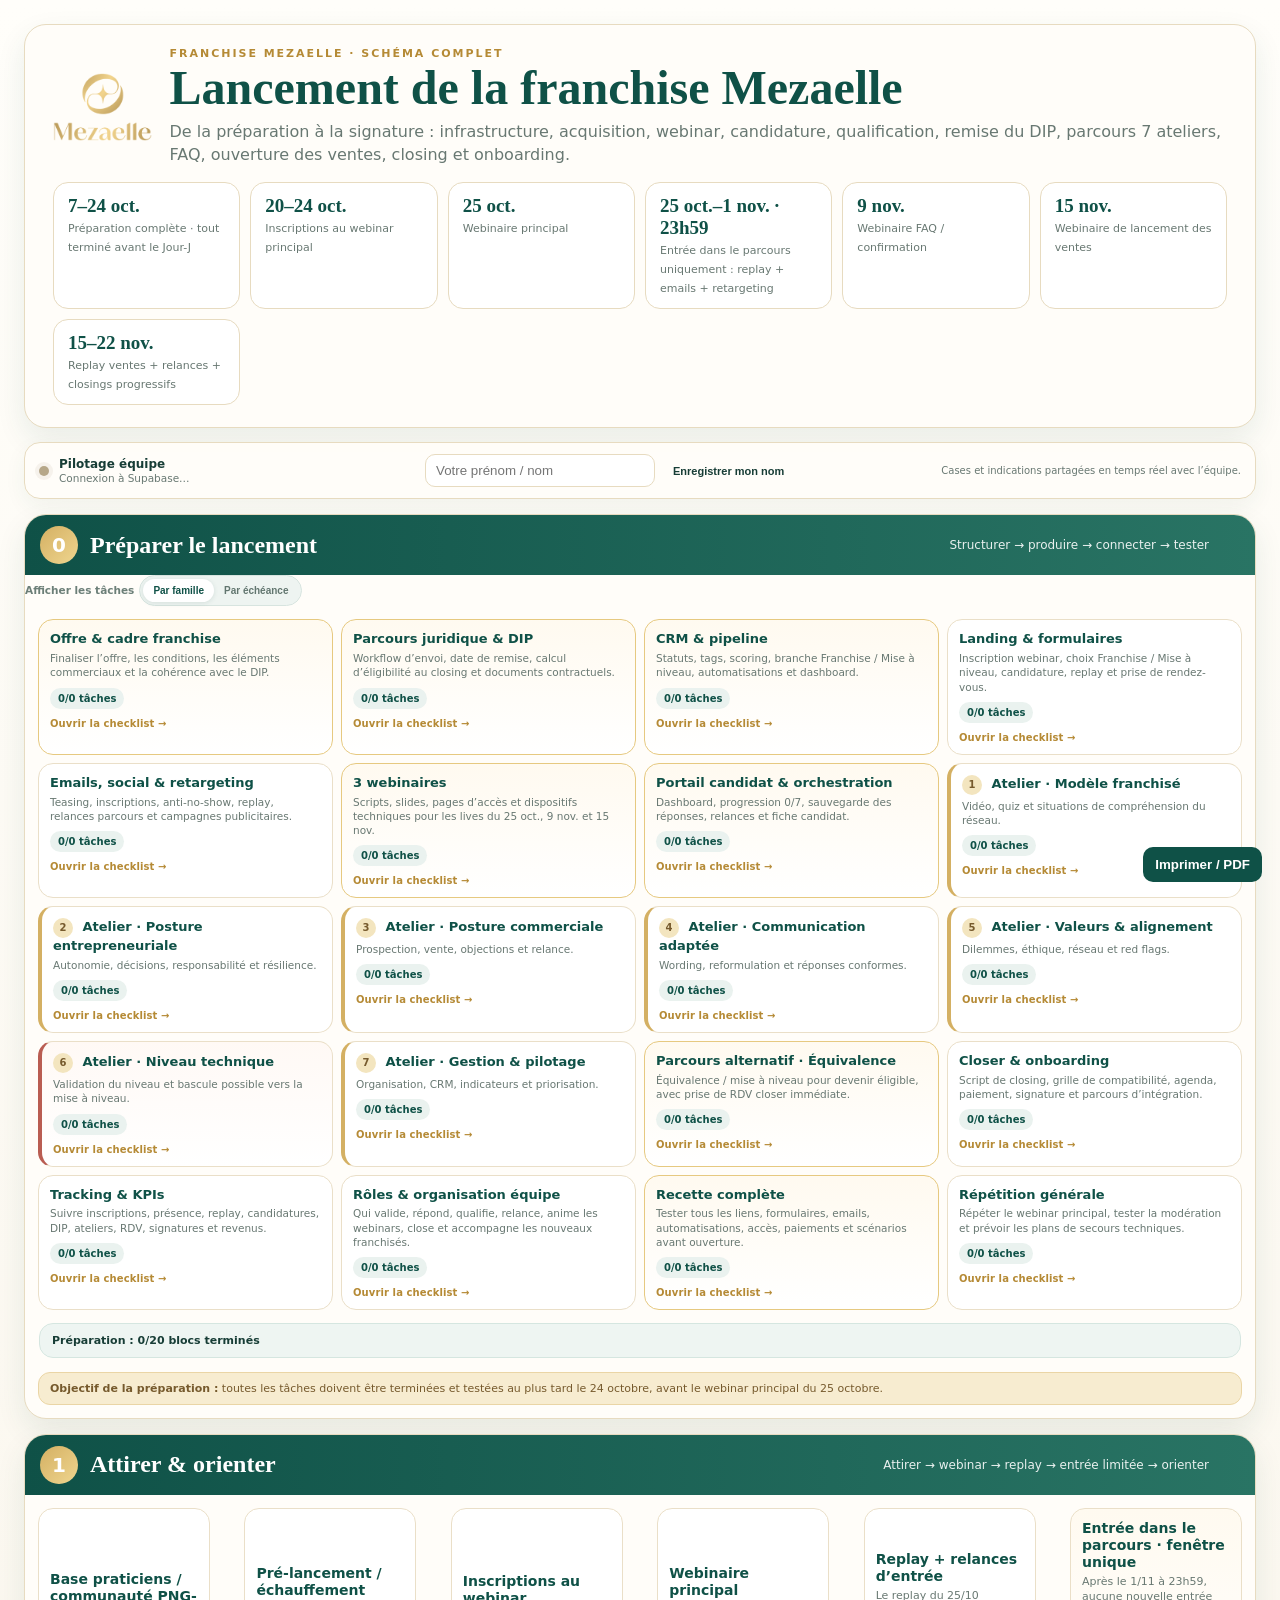
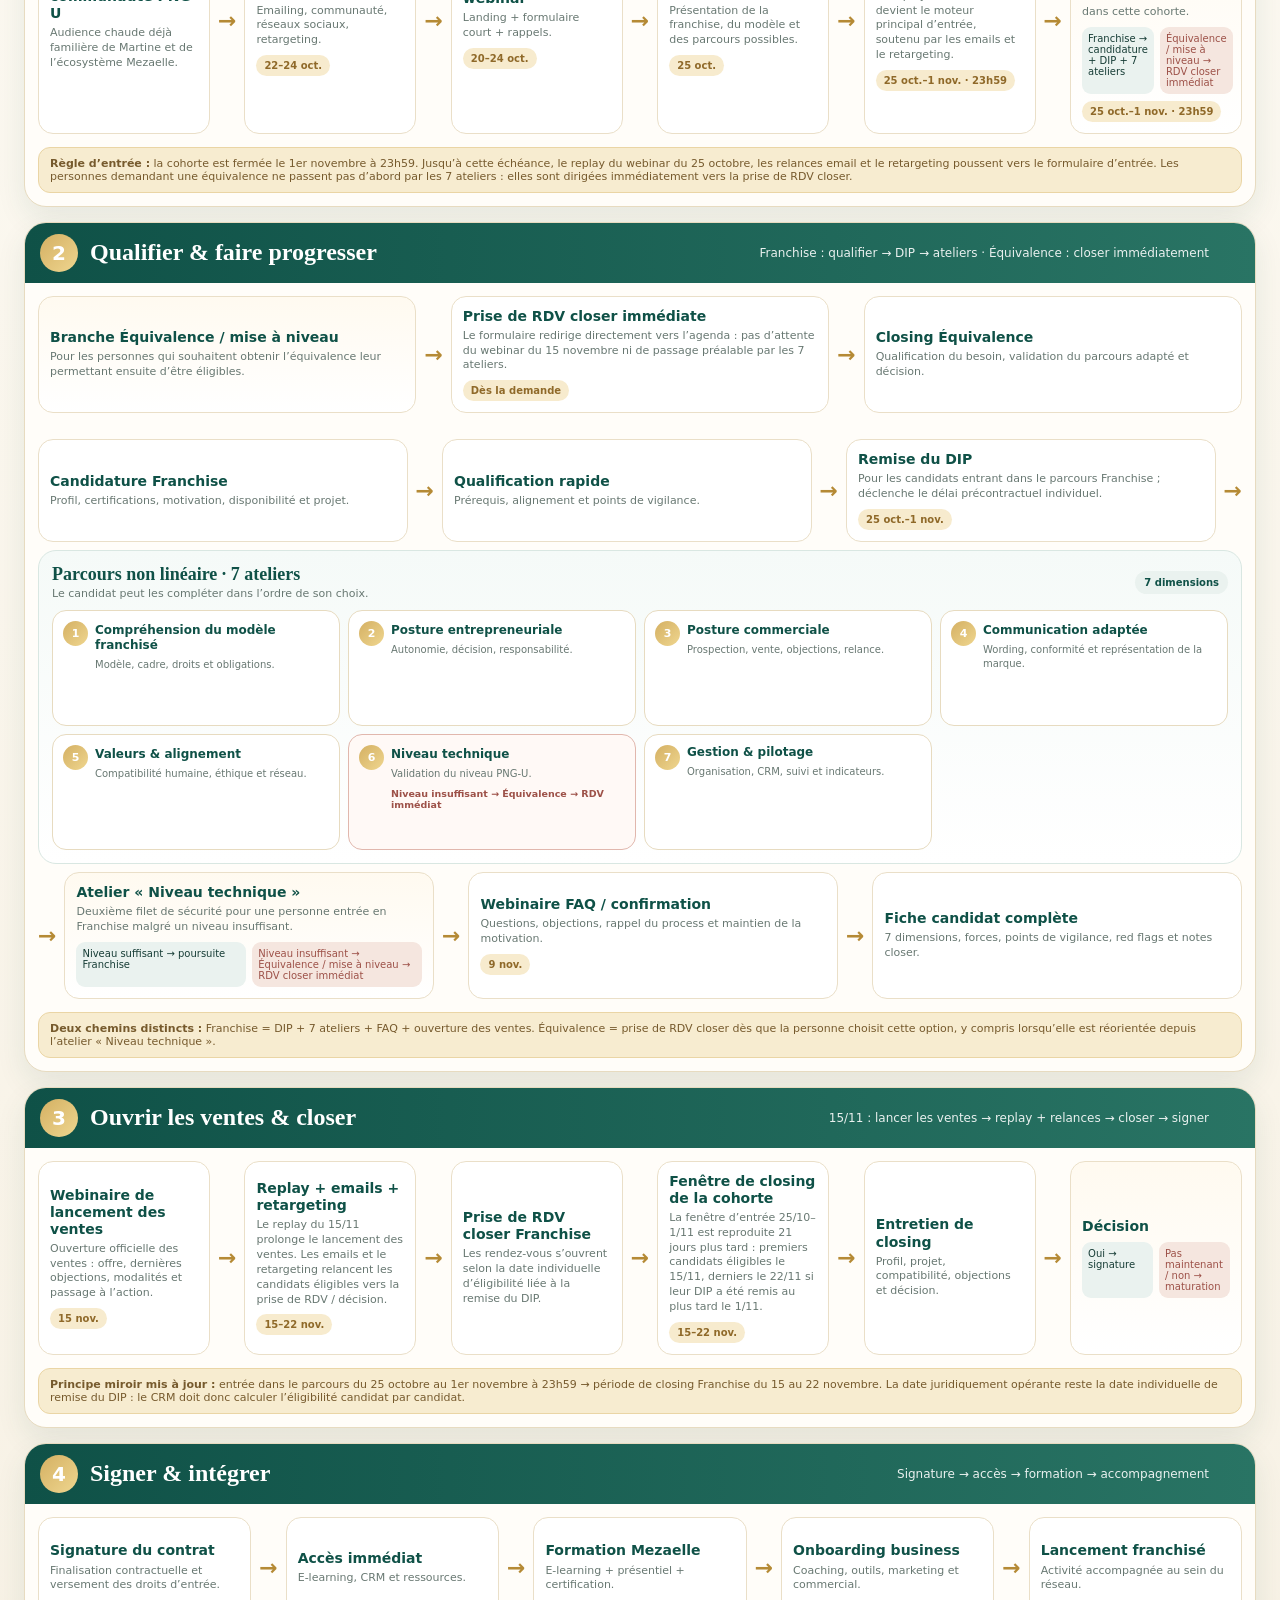
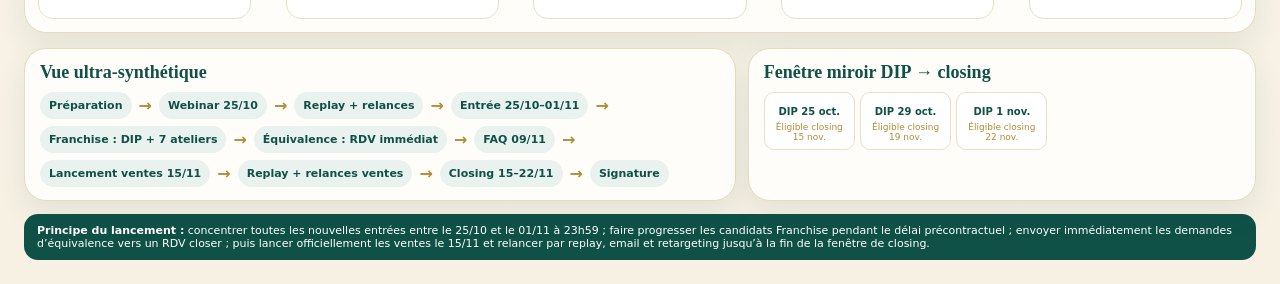
==== index.html @ 93bd1a8b "Fix blocked interactions while Supabase loads" ====
<!doctype html><html lang="fr"><head><meta charset="utf-8"><meta name="viewport" content="width=device-width,initial-scale=1"><title>Schéma complet du lancement – Franchise Mezaelle</title><style>
:root{--g:#297464;--gd:#0f5147;--gold:#D4B063;--iv:#FBF7EF;--paper:#fffdf9;--ink:#173d36;--muted:#687872;--line:#e7dbc0;}
*{box-sizing:border-box} body{margin:0;background:linear-gradient(#fffefa,#f7f1e4);font-family:Inter,system-ui,sans-serif;color:var(--ink)} .page{max-width:1580px;margin:auto;padding:24px} .hero,.phase,.summary,.cohorts{background:var(--paper);border:1px solid var(--line);border-radius:22px;box-shadow:0 12px 30px rgba(27,78,67,.09)} .hero{padding:22px 28px} .brand{display:flex;align-items:center;gap:18px} .brand img{height:68px} .eyebrow{font-size:11px;letter-spacing:.18em;text-transform:uppercase;color:#b58a35;font-weight:900} h1,h2,h3{font-family:Georgia,serif} h1{margin:4px 0 8px;color:var(--gd);font-size:48px;line-height:1} .sub{color:var(--muted);font-size:16px;line-height:1.45} .dates{display:grid;grid-template-columns:repeat(6,1fr);gap:10px;margin-top:16px} .datecard{padding:12px 14px;border:1px solid var(--line);border-radius:15px;background:white} .datecard b{display:block;color:var(--gd);font-family:Georgia,serif;font-size:19px} .datecard span{font-size:11px;color:var(--muted)} .phase{margin-top:15px;overflow:hidden} .head{display:flex;align-items:center;gap:12px;background:linear-gradient(90deg,var(--gd),var(--g));color:white;padding:11px 15px} .num{width:38px;height:38px;border-radius:50%;background:linear-gradient(135deg,var(--gold),#efd68f);display:grid;place-items:center;font-weight:900;font-size:20px} .head h2{margin:0;font-size:24px} .strap{margin-left:auto;font-size:12px;opacity:.9} .flow{display:flex;align-items:stretch;gap:8px;padding:13px;flex-wrap:wrap} .box{flex:1 1 145px;min-width:135px;border:1px solid #eadfc8;border-radius:15px;background:white;padding:11px;display:flex;flex-direction:column;justify-content:center;min-height:102px} .box strong{font-size:14px;color:var(--gd);line-height:1.22} .box small{font-size:11px;line-height:1.35;color:var(--muted);margin-top:4px} .pill{align-self:flex-start;margin-top:7px;padding:5px 8px;border-radius:999px;background:#f7ebce;color:#8f6929;font-size:10px;font-weight:900} .arr{display:flex;align-items:center;color:#b58a35;font-size:22px;font-weight:900} .wide{flex:3 1 480px;background:linear-gradient(#f7fbf9,#fff)} .worktitle{text-align:center;font-family:Georgia,serif;color:var(--gd);font-size:16px;font-weight:700;margin-bottom:8px} .works{display:grid;grid-template-columns:repeat(4,1fr);gap:6px} .work{padding:7px;border:1px solid #eadfc8;border-radius:10px;background:white;text-align:center;font-size:10px;font-weight:800;color:var(--gd)} .work:last-child{grid-column:2/4} .decision{background:linear-gradient(#fffaf0,#fff)} .branches{display:grid;grid-template-columns:1fr 1fr;gap:6px;margin-top:7px} .branches span{font-size:10px;padding:6px;border-radius:9px;background:#eaf2ef} .branches .no{background:#f5e6df;color:#9d5148} .note{margin:0 13px 13px;padding:9px 11px;border-radius:12px;background:#f7ecd0;border:1px solid #ead5a5;font-size:11px;color:#765a2d} .bottom{display:grid;grid-template-columns:1.4fr 1fr;gap:12px;margin-top:15px} .summary,.cohorts{padding:13px 15px} .summary h3,.cohorts h3{margin:0 0 9px;color:var(--gd);font-size:18px} .chips{display:flex;flex-wrap:wrap;align-items:center;gap:7px} .chip{background:#eaf2ef;color:var(--gd);font-weight:800;font-size:11px;padding:7px 9px;border-radius:999px} .chev{color:#b58a35;font-weight:900} .cohortgrid{display:grid;grid-template-columns:repeat(5,1fr);gap:5px} .cohort{text-align:center;border:1px solid #eadfc8;border-radius:10px;padding:7px;background:white} .cohort b{font-size:10px;color:var(--gd)} .cohort span{display:block;font-size:9px;color:#b58a35;margin-top:3px} .footer{margin-top:13px;background:var(--gd);color:white;border-radius:14px;padding:10px 13px;font-size:11px} .print{position:fixed;right:18px;bottom:18px;border:0;background:var(--gd);color:white;border-radius:10px;padding:10px 12px;font-weight:800;cursor:pointer} @media(max-width:950px){.dates{grid-template-columns:1fr 1fr} .bottom{grid-template-columns:1fr} h1{font-size:36px}} @media(max-width:620px){.page{padding:12px}.brand{flex-direction:column;align-items:flex-start}.brand img{height:55px}.dates{grid-template-columns:1fr}.strap{display:none}.arr{width:100%;justify-content:center;transform:rotate(90deg)}.works{grid-template-columns:1fr}.work:last-child{grid-column:auto}.cohortgrid{grid-template-columns:1fr 1fr}} @media print{@page{size:A3 landscape;margin:8mm} body{background:#fff} .page{max-width:none;padding:0} .hero,.phase,.summary,.cohorts{box-shadow:none} .print{display:none}}

.prepgrid{display:grid;grid-template-columns:repeat(4,1fr);gap:8px;padding:13px}
.prepbox{border:1px solid #eadfc8;border-radius:15px;background:#fff;padding:11px;min-height:98px}
.prepbox strong{display:block;font-size:13px;color:var(--gd);line-height:1.22}
.prepbox small{display:block;font-size:10.5px;line-height:1.35;color:var(--muted);margin-top:4px}
.prepbox.critical{background:linear-gradient(180deg,#fffaf0,#fff);border-color:#e6c980}
@media(max-width:1000px){.prepgrid{grid-template-columns:repeat(2,1fr)}}
@media(max-width:600px){.prepgrid{grid-template-columns:1fr}}

.prepbox{position:relative;cursor:pointer;transition:.18s ease;padding-left:44px}
.prepbox:hover{transform:translateY(-1px);box-shadow:0 8px 18px rgba(27,78,67,.08)}
.prepcheck{
  position:absolute;left:12px;top:13px;width:22px;height:22px;border-radius:6px;
  border:2px solid var(--gold);background:#fff;display:grid;place-items:center;
  font-size:14px;font-weight:900;color:#fff;transition:.18s ease
}
.prepbox.done{background:linear-gradient(180deg,#edf5f2,#fff);border-color:#b8d6ce}
.prepbox.done .prepcheck{background:var(--green);border-color:var(--green)}
.prepbox.done .prepcheck:after{content:"✓"}
.prepbox.done strong,.prepbox.done small{opacity:.62}
.prepbox.done strong{text-decoration:line-through;text-decoration-thickness:1px}
.prep-status{
  margin:0 14px 14px;padding:10px 12px;border-radius:14px;background:#eef5f2;
  border:1px solid #d5e6e0;font-size:11px;color:var(--green-dark);font-weight:800
}


.prepcheck{display:none!important}
.prepbox{padding-left:11px!important;cursor:pointer}
.prepbox:after{
  content:"Ouvrir la checklist →";display:block;margin-top:9px;font-size:10px;
  color:#b58a35;font-weight:900;letter-spacing:.01em
}
.prepbox.done{background:linear-gradient(180deg,#edf5f2,#fff);border-color:#b8d6ce}
.prepbox.done:after{content:"Checklist terminée ✓";color:#297464}
.prepbox.done strong{opacity:1;text-decoration:none}
.prepbox.done small{opacity:.72}
.prep-mini{
  display:inline-flex;align-self:flex-start;margin-top:8px;padding:5px 8px;border-radius:999px;
  background:#eaf2ef;color:#0f5147;font-size:10px;font-weight:900
}
.task-modal{
  position:fixed;inset:0;z-index:9999;display:none;align-items:center;justify-content:center;
  padding:22px;background:rgba(9,36,31,.54);backdrop-filter:blur(6px)
}
.task-modal.open{display:flex}
.task-dialog{
  width:min(760px,96vw);max-height:min(82vh,820px);overflow:hidden;background:#fffdf9;
  border:1px solid #e7dbc0;border-radius:24px;box-shadow:0 30px 90px rgba(8,42,35,.28);
  display:flex;flex-direction:column
}
.task-dialog-head{
  display:flex;gap:14px;align-items:flex-start;padding:20px 22px 15px;
  border-bottom:1px solid #e7dbc0;background:linear-gradient(180deg,#fffaf0,#fffdf9)
}
.task-dialog-title{flex:1}
.task-dialog-title small{display:block;color:#b58a35;font-weight:900;text-transform:uppercase;letter-spacing:.12em;margin-bottom:4px}
.task-dialog-title h3{margin:0;color:#0f5147;font-size:26px}
.task-dialog-title .modal-progress{margin-top:8px;font-size:12px;color:#687872;font-weight:800}
.task-close{
  border:0;background:#eaf2ef;color:#0f5147;width:38px;height:38px;border-radius:50%;
  cursor:pointer;font-size:22px;line-height:1
}
.task-list{padding:10px 22px 18px;overflow:auto}
.modal-task{
  display:grid;grid-template-columns:26px 1fr;gap:11px;align-items:start;padding:12px 2px;
  border-bottom:1px dashed #e7dbc0;cursor:pointer
}
.modal-task:last-child{border-bottom:0}
.modal-task input{position:absolute;opacity:0;pointer-events:none}
.modal-check{
  width:23px;height:23px;border-radius:7px;border:2px solid #D4B063;background:#fff;
  position:relative;margin-top:1px
}
.modal-task input:checked + .modal-check{background:#297464;border-color:#297464}
.modal-task input:checked + .modal-check:after{
  content:"✓";position:absolute;left:4px;top:-2px;color:#fff;font-weight:900;font-size:16px
}
.modal-task input:checked ~ .modal-task-text{text-decoration:line-through;color:#96a39f}
.modal-task-text{font-size:14px;line-height:1.42;color:#173d36}
.task-dialog-foot{
  display:flex;justify-content:space-between;align-items:center;gap:12px;padding:14px 22px;
  border-top:1px solid #e7dbc0;background:#fbf7ef
}
.modal-reset{border:0;background:transparent;color:#9d5148;font-weight:800;cursor:pointer}
.modal-done{border:0;background:#0f5147;color:#fff;border-radius:11px;padding:10px 14px;font-weight:900;cursor:pointer}
@media(max-width:600px){
  .task-modal{padding:10px}.task-dialog{max-height:92vh}.task-dialog-head{padding:16px}
  .task-dialog-title h3{font-size:22px}.task-list{padding:8px 16px 14px}.task-dialog-foot{padding:12px 16px}
}


.collabbar{
  display:flex;align-items:center;justify-content:space-between;gap:14px;flex-wrap:wrap;
  margin:14px 0 0;padding:11px 14px;border:1px solid var(--line);border-radius:16px;
  background:rgba(255,253,249,.96);box-shadow:0 8px 22px rgba(27,78,67,.06)
}
.collab-left{display:flex;align-items:center;gap:10px;min-width:240px}
.syncdot{width:10px;height:10px;border-radius:50%;background:#b6a789;box-shadow:0 0 0 4px rgba(182,167,137,.12)}
.syncdot.live{background:#2d9b71;box-shadow:0 0 0 4px rgba(45,155,113,.13)}
.syncdot.warn{background:#cf7b42;box-shadow:0 0 0 4px rgba(207,123,66,.12)}
.collab-title{font-size:12px;font-weight:900;color:var(--green-dark)}
.collab-status{display:block;font-size:10.5px;color:var(--muted);margin-top:1px}
.collab-auth{display:flex;align-items:center;gap:7px;flex-wrap:wrap}
.collab-auth input{
  width:230px;max-width:65vw;border:1px solid var(--line);border-radius:10px;padding:8px 10px;
  background:white;color:var(--ink)
}
.collab-btn{
  border:0;border-radius:10px;padding:8px 11px;background:var(--green-dark);color:white;
  font-size:11px;font-weight:900;cursor:pointer
}
.collab-btn.secondary{background:var(--green-soft);color:var(--green-dark)}
.collab-user{font-size:11px;color:var(--green-dark);font-weight:800}
.cloud-note{font-size:10px;color:var(--muted)}
.task-meta{display:block;margin-top:4px;font-size:10px;color:#7b8b85;text-decoration:none!important}
.modal-task input:checked ~ .modal-task-wrap .modal-task-text{text-decoration:line-through;color:#96a39f}
.modal-task-wrap{display:block}
.auth-hint{
  display:none;margin:10px 0 0;padding:9px 11px;border-radius:11px;background:#fff3df;
  border:1px solid #ead5a5;color:#765a2d;font-size:10.5px
}
.auth-hint.show{display:block}
@media(max-width:700px){.collabbar{align-items:flex-start}.collab-auth{width:100%}.collab-auth input{flex:1;width:auto}}


.atelier-prep{border-left:4px solid var(--gold)!important}
.atelier-prep.technical{border-left-color:#b95d52!important;background:linear-gradient(180deg,#fff9f5,#fff)!important}
.mini-num{display:inline-grid;place-items:center;width:20px;height:20px;border-radius:50%;background:#f3e5bf;color:#765a2d;font-size:10px;margin-right:5px}

.atelier-stage{flex:1 1 100%;width:100%;border:1px solid #d9e7e2;background:linear-gradient(180deg,#f5faf8,#fff);border-radius:18px;padding:13px}
.atelier-stage-head{display:flex;align-items:center;justify-content:space-between;gap:12px;margin-bottom:10px}
.atelier-stage-head strong{display:block;font-family:Georgia,serif;font-size:18px;color:var(--gd)}
.atelier-stage-head small{display:block;color:var(--muted);font-size:11px;margin-top:2px}
.atelier-counter{padding:6px 9px;border-radius:999px;background:#eaf2ef;color:var(--gd);font-size:10px;font-weight:900;white-space:nowrap}
.atelier-cards{display:grid;grid-template-columns:repeat(4,1fr);gap:8px}
.atelier-card{position:relative;min-height:116px;border:1px solid #e7dbc0;border-radius:14px;background:#fff;padding:12px 10px 10px 42px}
.atelier-card b{display:block;color:var(--gd);font-size:12px;line-height:1.25}
.atelier-card small{display:block;color:var(--muted);font-size:10px;line-height:1.35;margin-top:5px}
.atelier-card em{display:block;margin-top:7px;color:#9d5148;font-size:9.5px;font-style:normal;font-weight:900}
.atelier-num{position:absolute;left:10px;top:10px;width:25px;height:25px;border-radius:50%;display:grid;place-items:center;background:linear-gradient(135deg,var(--gold),#efd68f);color:#fff;font-size:11px;font-weight:900}
.atelier-card.technical{border-color:#e1b7ad;background:#fff9f6}
.atelier-card:nth-child(7){
  grid-column:3;
  min-height:96px;
  padding-top:10px;
  padding-bottom:8px;
}

.modal-task{grid-template-columns:34px 1fr!important}
.modal-check-label{display:grid;place-items:start;cursor:pointer;padding-top:1px}
.modal-task-wrap{border:0;background:transparent;text-align:left;padding:0;cursor:pointer;width:100%;color:inherit;font:inherit}
.modal-task-wrap:hover .modal-task-text{color:var(--green-dark)}
.modal-task-wrap.done .modal-task-text{text-decoration:line-through;color:#96a39f}
.task-note-link{display:block;margin-top:5px;font-size:10px;font-weight:900;color:#b58a35}
.task-note-link.has-note{color:#297464}
.task-note-modal{z-index:10050}
.note-dialog{width:min(680px,96vw)}
.note-area{width:100%;min-height:240px;resize:vertical;border:1px solid var(--line);border-radius:13px;background:#fff;padding:13px;font:14px/1.45 Inter,system-ui,sans-serif;color:var(--ink);outline:none}
.note-area:focus{border-color:var(--gold);box-shadow:0 0 0 3px rgba(212,176,99,.14)}
.note-help{font-size:10.5px;color:var(--muted);margin-top:7px}
.note-actions{display:flex;gap:8px;justify-content:flex-end}
.note-clear{border:0;background:#f5e6df;color:#9d5148;border-radius:10px;padding:9px 11px;font-weight:800;cursor:pointer}

@media(max-width:1100px){.atelier-cards{grid-template-columns:repeat(2,1fr)}.atelier-card:nth-child(7){grid-column:auto;min-height:116px;padding-top:12px;padding-bottom:10px}}
@media(max-width:650px){.atelier-cards{grid-template-columns:1fr}.atelier-card:nth-child(7){grid-column:auto;min-height:116px;padding-top:12px;padding-bottom:10px}}


/* Étapes repliables */
.phase .head{
  position:relative;padding-right:46px;cursor:pointer;user-select:none
}
.phase .head:hover{filter:brightness(1.035)}
.phase .head:focus-visible{outline:2px solid var(--gold);outline-offset:-2px}
.phase-toggle{
  position:absolute;right:18px;top:50%;
  width:11px;height:11px;
  border-right:2px solid rgba(255,255,255,.92);
  border-bottom:2px solid rgba(255,255,255,.92);
  transform:translateY(-68%) rotate(45deg);
  transition:transform .16s ease;
  pointer-events:none;
  filter:drop-shadow(0 1px 1px rgba(0,0,0,.16))
}
.phase.collapsed .phase-toggle{
  transform:translateY(-30%) rotate(-45deg)
}
.phase.collapsed > :not(.head){display:none!important}
.phase.collapsed{padding-bottom:0}
.phase.collapsed .head{border-bottom:0;margin-bottom:0}
@media print{
  .phase.collapsed > :not(.head){display:block!important}
  .phase-toggle{display:none!important}
}
.phase-toggle{display:none!important}
}
.phase-toggle{display:none!important}
}



/* Vue préparation : familles / échéances */
.prep-viewbar{
  display:flex;align-items:center;justify-content:space-between;gap:12px;
  padding:12px 13px 0
}
.prep-view-label{
  font-size:10.5px;font-weight:850;color:#6c7f78
}
.prep-view-switch{
  display:inline-flex;align-items:center;padding:3px;
  background:#eef4f1;border:1px solid #d7e4df;border-radius:999px
}
.prep-view-btn{
  border:0;background:transparent;color:#62766f;
  padding:6px 10px;border-radius:999px;font-size:10px;font-weight:850;
  cursor:pointer;white-space:nowrap
}
.prep-view-btn.active{
  background:#fff;color:var(--gd);
  box-shadow:0 1px 5px rgba(27,78,67,.12)
}
.deadline-view{display:none;padding:13px}
.deadline-view.active{display:block}
.prepgrid.view-hidden{display:none!important}

.deadline-day{
  border:1px solid #dce7e3;border-radius:16px;background:#fbfdfc;
  margin-bottom:10px;overflow:hidden
}
.deadline-day-head{
  display:flex;align-items:center;justify-content:space-between;gap:10px;
  padding:9px 11px;background:linear-gradient(90deg,#edf5f2,#f9fbfa);
  border-bottom:1px solid #e0e9e5
}
.deadline-day-date{
  display:inline-flex;align-items:center;gap:7px;
  font-size:12px;font-weight:900;color:var(--gd)
}
.deadline-day-date::before{
  content:"";width:7px;height:7px;border-radius:50%;background:var(--gold)
}
.deadline-day-count{
  font-size:9.5px;font-weight:850;color:#76857f
}
.deadline-list{
  display:grid;grid-template-columns:repeat(2,minmax(0,1fr));gap:7px;padding:8px
}
.deadline-task{
  display:grid;grid-template-columns:18px 1fr;gap:8px;align-items:start;
  width:100%;border:1px solid #ebe3d3;border-radius:12px;background:#fff;
  padding:9px;text-align:left;cursor:pointer;color:inherit
}
.deadline-task:hover{border-color:#d9bd78;box-shadow:0 4px 12px rgba(27,78,67,.06)}
.deadline-task.done{background:#f3f8f6;border-color:#c9ddd7}
.deadline-check{
  width:17px;height:17px;border:1.5px solid #d4b063;border-radius:5px;
  display:grid;place-items:center;margin-top:1px;color:#fff;font-size:10px;font-weight:900
}
.deadline-task.done .deadline-check{background:var(--green);border-color:var(--green)}
.deadline-task.done .deadline-check::after{content:"✓"}
.deadline-task-main{min-width:0}
.deadline-task-text{display:block;font-size:11px;line-height:1.32;color:#173d36}
.deadline-task.done .deadline-task-text{opacity:.58;text-decoration:line-through}
.deadline-family{
  display:inline-flex;margin-top:5px;padding:2px 6px;border-radius:999px;
  background:#f4eee1;color:#80652f;font-size:8.7px;font-weight:850
}

/* Petite capsule d'échéance dans chaque tâche */
.task-due{
  display:inline-flex;align-items:center;vertical-align:2px;
  margin:0 7px 2px 0;padding:3px 7px;border-radius:999px;
  border:1px solid #e7d19d;background:linear-gradient(180deg,#fffaf0,#f8eed5);
  color:#7a5c24;font-size:9px;font-weight:900;letter-spacing:.035em;
  white-space:nowrap;box-shadow:0 1px 2px rgba(122,92,36,.05)
}
.task-due::before{display:none}
.modal-task-text{vertical-align:middle}

@media(max-width:760px){
  .deadline-list{grid-template-columns:1fr}
  .prep-viewbar{align-items:flex-start;flex-direction:column}
}

</style></head><body><div class="page">
<header class="hero"><div class="brand"><img src="[data-uri]" alt="Mezaelle"><div><div class="eyebrow">Franchise Mezaelle · schéma complet</div><h1>Lancement de la franchise Mezaelle</h1><div class="sub">De la préparation à la signature : infrastructure, acquisition, webinar, candidature, qualification, remise du DIP, parcours 7 ateliers, FAQ, ouverture des ventes, closing et onboarding.</div></div></div><div class="dates"><div class="datecard"><b>7–24 oct.</b><span>Préparation complète · tout terminé avant le Jour-J</span></div><div class="datecard"><b>20–24 oct.</b><span>Inscriptions au webinar principal</span></div><div class="datecard"><b>25 oct.</b><span>Webinaire principal</span></div><div class="datecard"><b>25 oct.–1 nov. · 23h59</b><span>Entrée dans le parcours uniquement : replay + emails + retargeting</span></div><div class="datecard"><b>9 nov.</b><span>Webinaire FAQ / confirmation</span></div><div class="datecard"><b>15 nov.</b><span>Webinaire de lancement des ventes</span></div><div class="datecard"><b>15–22 nov.</b><span>Replay ventes + relances + closings progressifs</span></div></div></header>


<div class="collabbar no-print" id="collabBar">
  <div class="collab-left">
    <span class="syncdot" id="syncDot"></span>
    <div>
      <div class="collab-title">Pilotage équipe</div>
      <span class="collab-status" id="syncStatus">Connexion à Supabase…</span>
    </div>
  </div>
  <div class="collab-auth">
    <input type="text" id="teamName" placeholder="Votre prénom / nom">
    <button class="collab-btn secondary" id="saveTeamName" type="button">Enregistrer mon nom</button>
  </div>
  <div class="cloud-note">Cases et indications partagées en temps réel avec l’équipe.</div>
</div>

<section class="phase">
  <div class="head">
    <div class="num">0</div>
    <h2>Préparer le lancement</h2>
    <div class="strap">Structurer → produire → connecter → tester</div>
  </div>
  <div class="prep-viewbar">
    <span class="prep-view-label">Afficher les tâches</span>
    <div class="prep-view-switch" role="group" aria-label="Mode d’affichage des tâches">
      <button type="button" class="prep-view-btn active" id="viewByFamily">Par famille</button>
      <button type="button" class="prep-view-btn" id="viewByDeadline">Par échéance</button>
    </div>
  </div>
  <div class="prepgrid" id="prepFamilyView">
    <div class="prepbox critical" data-prep-id="prep-1" role="button" tabindex="0" aria-haspopup="dialog">
      <strong>Offre & cadre franchise</strong>
      <small>Finaliser l’offre, les conditions, les éléments commerciaux et la cohérence avec le DIP.</small>
      <span class="prep-mini" data-prep-progress="prep-1">0/0 tâches</span>
    </div>
    <div class="prepbox critical" data-prep-id="prep-2" role="button" tabindex="0" aria-haspopup="dialog">
      <strong>Parcours juridique & DIP</strong>
      <small>Workflow d’envoi, date de remise, calcul d’éligibilité au closing et documents contractuels.</small>
      <span class="prep-mini" data-prep-progress="prep-2">0/0 tâches</span>
    </div>
    <div class="prepbox critical" data-prep-id="prep-3" role="button" tabindex="0" aria-haspopup="dialog">
      <strong>CRM & pipeline</strong>
      <small>Statuts, tags, scoring, branche Franchise / Mise à niveau, automatisations et dashboard.</small>
      <span class="prep-mini" data-prep-progress="prep-3">0/0 tâches</span>
    </div>
    <div class="prepbox" data-prep-id="prep-4" role="button" tabindex="0" aria-haspopup="dialog">
      <strong>Landing & formulaires</strong>
      <small>Inscription webinar, choix Franchise / Mise à niveau, candidature, replay et prise de rendez-vous.</small>
      <span class="prep-mini" data-prep-progress="prep-4">0/0 tâches</span>
    </div>
    <div class="prepbox" data-prep-id="prep-5" role="button" tabindex="0" aria-haspopup="dialog">
      <strong>Emails, social & retargeting</strong>
      <small>Teasing, inscriptions, anti-no-show, replay, relances parcours et campagnes publicitaires.</small>
      <span class="prep-mini" data-prep-progress="prep-5">0/0 tâches</span>
    </div>
    <div class="prepbox critical" data-prep-id="prep-6" role="button" tabindex="0" aria-haspopup="dialog">
      <strong>3 webinaires</strong>
      <small>Scripts, slides, pages d’accès et dispositifs techniques pour les lives du 25 oct., 9 nov. et 15 nov.</small>
      <span class="prep-mini" data-prep-progress="prep-6">0/0 tâches</span>
    </div>
    <div class="prepbox critical" data-prep-id="prep-7" role="button" tabindex="0" aria-haspopup="dialog">
      <strong>Portail candidat & orchestration</strong>
      <small>Dashboard, progression 0/7, sauvegarde des réponses, relances et fiche candidat.</small>
      <span class="prep-mini" data-prep-progress="prep-7">0/0 tâches</span>
    </div>
    <div class="prepbox atelier-prep" data-prep-id="prep-14" role="button" tabindex="0" aria-haspopup="dialog">
      <strong><span class="mini-num">1</span> Atelier · Modèle franchisé</strong>
      <small>Vidéo, quiz et situations de compréhension du réseau.</small>
      <span class="prep-mini" data-prep-progress="prep-14">0/0 tâches</span>
    </div>
    <div class="prepbox atelier-prep" data-prep-id="prep-15" role="button" tabindex="0" aria-haspopup="dialog">
      <strong><span class="mini-num">2</span> Atelier · Posture entrepreneuriale</strong>
      <small>Autonomie, décisions, responsabilité et résilience.</small>
      <span class="prep-mini" data-prep-progress="prep-15">0/0 tâches</span>
    </div>
    <div class="prepbox atelier-prep" data-prep-id="prep-16" role="button" tabindex="0" aria-haspopup="dialog">
      <strong><span class="mini-num">3</span> Atelier · Posture commerciale</strong>
      <small>Prospection, vente, objections et relance.</small>
      <span class="prep-mini" data-prep-progress="prep-16">0/0 tâches</span>
    </div>
    <div class="prepbox atelier-prep" data-prep-id="prep-17" role="button" tabindex="0" aria-haspopup="dialog">
      <strong><span class="mini-num">4</span> Atelier · Communication adaptée</strong>
      <small>Wording, reformulation et réponses conformes.</small>
      <span class="prep-mini" data-prep-progress="prep-17">0/0 tâches</span>
    </div>
    <div class="prepbox atelier-prep" data-prep-id="prep-18" role="button" tabindex="0" aria-haspopup="dialog">
      <strong><span class="mini-num">5</span> Atelier · Valeurs & alignement</strong>
      <small>Dilemmes, éthique, réseau et red flags.</small>
      <span class="prep-mini" data-prep-progress="prep-18">0/0 tâches</span>
    </div>
    <div class="prepbox atelier-prep technical" data-prep-id="prep-19" role="button" tabindex="0" aria-haspopup="dialog">
      <strong><span class="mini-num">6</span> Atelier · Niveau technique</strong>
      <small>Validation du niveau et bascule possible vers la mise à niveau.</small>
      <span class="prep-mini" data-prep-progress="prep-19">0/0 tâches</span>
    </div>
    <div class="prepbox atelier-prep" data-prep-id="prep-20" role="button" tabindex="0" aria-haspopup="dialog">
      <strong><span class="mini-num">7</span> Atelier · Gestion & pilotage</strong>
      <small>Organisation, CRM, indicateurs et priorisation.</small>
      <span class="prep-mini" data-prep-progress="prep-20">0/0 tâches</span>
    </div>


    <div class="prepbox critical" data-prep-id="prep-13" role="button" tabindex="0" aria-haspopup="dialog">
      <strong>Parcours alternatif · Équivalence</strong>
      <small>Équivalence / mise à niveau pour devenir éligible, avec prise de RDV closer immédiate.</small>
      <span class="prep-mini" data-prep-progress="prep-13">0/0 tâches</span>
    </div>
    <div class="prepbox" data-prep-id="prep-8" role="button" tabindex="0" aria-haspopup="dialog">
      <strong>Closer & onboarding</strong>
      <small>Script de closing, grille de compatibilité, agenda, paiement, signature et parcours d’intégration.</small>
      <span class="prep-mini" data-prep-progress="prep-8">0/0 tâches</span>
    </div>
    <div class="prepbox" data-prep-id="prep-9" role="button" tabindex="0" aria-haspopup="dialog">
      <strong>Tracking & KPIs</strong>
      <small>Suivre inscriptions, présence, replay, candidatures, DIP, ateliers, RDV, signatures et revenus.</small>
      <span class="prep-mini" data-prep-progress="prep-9">0/0 tâches</span>
    </div>
    <div class="prepbox" data-prep-id="prep-10" role="button" tabindex="0" aria-haspopup="dialog">
      <strong>Rôles & organisation équipe</strong>
      <small>Qui valide, répond, qualifie, relance, anime les webinars, close et accompagne les nouveaux franchisés.</small>
      <span class="prep-mini" data-prep-progress="prep-10">0/0 tâches</span>
    </div>
    <div class="prepbox critical" data-prep-id="prep-11" role="button" tabindex="0" aria-haspopup="dialog">
      <strong>Recette complète</strong>
      <small>Tester tous les liens, formulaires, emails, automatisations, accès, paiements et scénarios avant ouverture.</small>
      <span class="prep-mini" data-prep-progress="prep-11">0/0 tâches</span>
    </div>
    <div class="prepbox" data-prep-id="prep-12" role="button" tabindex="0" aria-haspopup="dialog">
      <strong>Répétition générale</strong>
      <small>Répéter le webinar principal, tester la modération et prévoir les plans de secours techniques.</small>
      <span class="prep-mini" data-prep-progress="prep-12">0/0 tâches</span>
    </div>
  </div>
  <div class="deadline-view" id="prepDeadlineView"></div>
  <div class="prep-status" id="prepStatus">Préparation : 0/20 blocs terminés</div>
  <div class="note"><b>Objectif de la préparation :</b> toutes les tâches doivent être terminées et testées au plus tard le 24 octobre, avant le webinar principal du 25 octobre.</div>
</section>

<section class="phase"><div class="head"><div class="num">1</div><h2>Attirer & orienter</h2><div class="strap">Attirer → webinar → replay → entrée limitée → orienter</div></div>
<div class="flow">
  <div class="box"><strong>Base praticiens / communauté PNG-U</strong><small>Audience chaude déjà familière de Martine et de l’écosystème Mezaelle.</small></div>
  <div class="arr">→</div>
  <div class="box"><strong>Pré-lancement / échauffement</strong><small>Emailing, communauté, réseaux sociaux, retargeting.</small><span class="pill">22–24 oct.</span></div>
  <div class="arr">→</div>
  <div class="box"><strong>Inscriptions au webinar</strong><small>Landing + formulaire court + rappels.</small><span class="pill">20–24 oct.</span></div>
  <div class="arr">→</div>
  <div class="box"><strong>Webinaire principal</strong><small>Présentation de la franchise, du modèle et des parcours possibles.</small><span class="pill">25 oct.</span></div>
  <div class="arr">→</div>
  <div class="box critical"><strong>Replay + relances d’entrée</strong><small>Le replay du 25/10 devient le moteur principal d’entrée, soutenu par les emails et le retargeting.</small><span class="pill">25 oct.–1 nov. · 23h59</span></div>
  <div class="arr">→</div>
  <div class="box decision"><strong>Entrée dans le parcours · fenêtre unique</strong><small>Après le 1/11 à 23h59, aucune nouvelle entrée dans cette cohorte.</small><div class="branches"><span>Franchise → candidature + DIP + 7 ateliers</span><span class="no">Équivalence / mise à niveau → RDV closer immédiat</span></div><span class="pill">25 oct.–1 nov. · 23h59</span></div>
</div>
<div class="note"><b>Règle d’entrée :</b> la cohorte est fermée le 1er novembre à 23h59. Jusqu’à cette échéance, le replay du webinar du 25 octobre, les relances email et le retargeting poussent vers le formulaire d’entrée. Les personnes demandant une équivalence ne passent pas d’abord par les 7 ateliers : elles sont dirigées immédiatement vers la prise de RDV closer.</div></section>
<section class="phase"><div class="head"><div class="num">2</div><h2>Qualifier & faire progresser</h2><div class="strap">Franchise : qualifier → DIP → ateliers · Équivalence : closer immédiatement</div></div>

<div class="flow alt-flow">
  <div class="box decision"><strong>Branche Équivalence / mise à niveau</strong><small>Pour les personnes qui souhaitent obtenir l’équivalence leur permettant ensuite d’être éligibles.</small></div>
  <div class="arr">→</div>
  <div class="box critical"><strong>Prise de RDV closer immédiate</strong><small>Le formulaire redirige directement vers l’agenda : pas d’attente du webinar du 15 novembre ni de passage préalable par les 7 ateliers.</small><span class="pill">Dès la demande</span></div>
  <div class="arr">→</div>
  <div class="box"><strong>Closing Équivalence</strong><small>Qualification du besoin, validation du parcours adapté et décision.</small></div>
</div>

<div class="flow">
  <div class="box"><strong>Candidature Franchise</strong><small>Profil, certifications, motivation, disponibilité et projet.</small></div>
  <div class="arr">→</div>
  <div class="box"><strong>Qualification rapide</strong><small>Prérequis, alignement et points de vigilance.</small></div>
  <div class="arr">→</div>
  <div class="box"><strong>Remise du DIP</strong><small>Pour les candidats entrant dans le parcours Franchise ; déclenche le délai précontractuel individuel.</small><span class="pill">25 oct.–1 nov.</span></div>
  <div class="arr">→</div>
  <div class="atelier-stage">
    <div class="atelier-stage-head">
      <div><strong>Parcours non linéaire · 7 ateliers</strong><small>Le candidat peut les compléter dans l’ordre de son choix.</small></div>
      <span class="atelier-counter">7 dimensions</span>
    </div>
    <div class="atelier-cards">
      <div class="atelier-card"><span class="atelier-num">1</span><b>Compréhension du modèle franchisé</b><small>Modèle, cadre, droits et obligations.</small></div>
      <div class="atelier-card"><span class="atelier-num">2</span><b>Posture entrepreneuriale</b><small>Autonomie, décision, responsabilité.</small></div>
      <div class="atelier-card"><span class="atelier-num">3</span><b>Posture commerciale</b><small>Prospection, vente, objections, relance.</small></div>
      <div class="atelier-card"><span class="atelier-num">4</span><b>Communication adaptée</b><small>Wording, conformité et représentation de la marque.</small></div>
      <div class="atelier-card"><span class="atelier-num">5</span><b>Valeurs & alignement</b><small>Compatibilité humaine, éthique et réseau.</small></div>
      <div class="atelier-card technical"><span class="atelier-num">6</span><b>Niveau technique</b><small>Validation du niveau PNG-U.</small><em>Niveau insuffisant → Équivalence → RDV immédiat</em></div>
      <div class="atelier-card"><span class="atelier-num">7</span><b>Gestion & pilotage</b><small>Organisation, CRM, suivi et indicateurs.</small></div>
    </div>
  </div>
  <div class="arr">→</div>
  <div class="box decision"><strong>Atelier « Niveau technique »</strong><small>Deuxième filet de sécurité pour une personne entrée en Franchise malgré un niveau insuffisant.</small><div class="branches"><span>Niveau suffisant → poursuite Franchise</span><span class="no">Niveau insuffisant → Équivalence / mise à niveau → RDV closer immédiat</span></div></div>
  <div class="arr">→</div>
  <div class="box"><strong>Webinaire FAQ / confirmation</strong><small>Questions, objections, rappel du process et maintien de la motivation.</small><span class="pill">9 nov.</span></div>
  <div class="arr">→</div>
  <div class="box"><strong>Fiche candidat complète</strong><small>7 dimensions, forces, points de vigilance, red flags et notes closer.</small></div>
</div>
<div class="note"><b>Deux chemins distincts :</b> Franchise = DIP + 7 ateliers + FAQ + ouverture des ventes. Équivalence = prise de RDV closer dès que la personne choisit cette option, y compris lorsqu’elle est réorientée depuis l’atelier « Niveau technique ».</div></section>
<section class="phase"><div class="head"><div class="num">3</div><h2>Ouvrir les ventes & closer</h2><div class="strap">15/11 : lancer les ventes → replay + relances → closer → signer</div></div>
<div class="flow">
  <div class="box critical"><strong>Webinaire de lancement des ventes</strong><small>Ouverture officielle des ventes : offre, dernières objections, modalités et passage à l’action.</small><span class="pill">15 nov.</span></div>
  <div class="arr">→</div>
  <div class="box"><strong>Replay + emails + retargeting</strong><small>Le replay du 15/11 prolonge le lancement des ventes. Les emails et le retargeting relancent les candidats éligibles vers la prise de RDV / décision.</small><span class="pill">15–22 nov.</span></div>
  <div class="arr">→</div>
  <div class="box"><strong>Prise de RDV closer Franchise</strong><small>Les rendez-vous s’ouvrent selon la date individuelle d’éligibilité liée à la remise du DIP.</small></div>
  <div class="arr">→</div>
  <div class="box"><strong>Fenêtre de closing de la cohorte</strong><small>La fenêtre d’entrée 25/10–1/11 est reproduite 21 jours plus tard : premiers candidats éligibles le 15/11, derniers le 22/11 si leur DIP a été remis au plus tard le 1/11.</small><span class="pill">15–22 nov.</span></div>
  <div class="arr">→</div>
  <div class="box"><strong>Entretien de closing</strong><small>Profil, projet, compatibilité, objections et décision.</small></div>
  <div class="arr">→</div>
  <div class="box decision"><strong>Décision</strong><div class="branches"><span>Oui → signature</span><span class="no">Pas maintenant / non → maturation</span></div></div>
</div>
<div class="note"><b>Principe miroir mis à jour :</b> entrée dans le parcours du 25 octobre au 1er novembre à 23h59 → période de closing Franchise du 15 au 22 novembre. La date juridiquement opérante reste la date individuelle de remise du DIP : le CRM doit donc calculer l’éligibilité candidat par candidat.</div></section>
<section class="phase"><div class="head"><div class="num">4</div><h2>Signer & intégrer</h2><div class="strap">Signature → accès → formation → accompagnement</div></div><div class="flow"><div class="box"><strong>Signature du contrat</strong><small>Finalisation contractuelle et versement des droits d’entrée.</small></div><div class="arr">→</div><div class="box"><strong>Accès immédiat</strong><small>E-learning, CRM et ressources.</small></div><div class="arr">→</div><div class="box"><strong>Formation Mezaelle</strong><small>E-learning + présentiel + certification.</small></div><div class="arr">→</div><div class="box"><strong>Onboarding business</strong><small>Coaching, outils, marketing et commercial.</small></div><div class="arr">→</div><div class="box"><strong>Lancement franchisé</strong><small>Activité accompagnée au sein du réseau.</small></div></div></section>
<div class="bottom"><div class="summary"><h3>Vue ultra-synthétique</h3><div class="chips">
<span class="chip">Préparation</span><span class="chev">→</span>
<span class="chip">Webinar 25/10</span><span class="chev">→</span>
<span class="chip">Replay + relances</span><span class="chev">→</span>
<span class="chip">Entrée 25/10–01/11</span><span class="chev">→</span>
<span class="chip">Franchise : DIP + 7 ateliers</span><span class="chev">→</span>
<span class="chip">Équivalence : RDV immédiat</span><span class="chev">→</span>
<span class="chip">FAQ 09/11</span><span class="chev">→</span>
<span class="chip">Lancement ventes 15/11</span><span class="chev">→</span>
<span class="chip">Replay + relances ventes</span><span class="chev">→</span>
<span class="chip">Closing 15–22/11</span><span class="chev">→</span>
<span class="chip">Signature</span></div></div>
<div class="cohorts"><h3>Fenêtre miroir DIP → closing</h3><div class="cohortgrid">
<div class="cohort"><b>DIP 25 oct.</b><span>Éligible closing 15 nov.</span></div>
<div class="cohort"><b>DIP 29 oct.</b><span>Éligible closing 19 nov.</span></div>
<div class="cohort"><b>DIP 1 nov.</b><span>Éligible closing 22 nov.</span></div>
</div></div></div>
<div class="footer"><b>Principe du lancement :</b> concentrer toutes les nouvelles entrées entre le 25/10 et le 01/11 à 23h59 ; faire progresser les candidats Franchise pendant le délai précontractuel ; envoyer immédiatement les demandes d’équivalence vers un RDV closer ; puis lancer officiellement les ventes le 15/11 et relancer par replay, email et retargeting jusqu’à la fin de la fenêtre de closing.</div></div><button class="print" onclick="window.print()">Imprimer / PDF</button>



<div class="task-modal" id="prepModal" aria-hidden="true">
  <div class="task-dialog" role="dialog" aria-modal="true" aria-labelledby="prepModalTitle">
    <div class="task-dialog-head">
      <div class="task-dialog-title">
        <small>Phase 0 · préparation</small>
        <h3 id="prepModalTitle">Checklist</h3>
        <div class="modal-progress" id="prepModalProgress"></div>
      </div>
      <button class="task-close" id="prepModalClose" aria-label="Fermer">×</button>
    </div>
    <div class="task-list" id="prepModalTasks"></div>
    <div class="task-dialog-foot">
      <button class="modal-reset" id="prepModalReset">Réinitialiser cette checklist</button>
      <button class="modal-done" id="prepModalDone">Fermer</button>
    </div>
  </div>
</div>




<div class="task-modal task-note-modal" id="taskNoteModal" aria-hidden="true">
  <div class="task-dialog note-dialog" role="dialog" aria-modal="true" aria-labelledby="taskNoteTitle">
    <div class="task-dialog-head">
      <div class="task-dialog-title">
        <small>Indications sur la tâche</small>
        <h3 id="taskNoteTitle">Tâche</h3>
        <div class="modal-progress" id="taskNoteContext"></div>
      </div>
      <button class="task-close" id="taskNoteClose" aria-label="Fermer">×</button>
    </div>
    <div class="task-list">
      <textarea class="note-area" id="taskNoteText" placeholder="Ajoutez ici les indications, décisions, liens utiles, personnes responsables, points à vérifier…"></textarea>
      <div class="note-help">Ces indications sont enregistrées dans Supabase et partagées en temps réel avec toute l’équipe.</div>
    </div>
    <div class="task-dialog-foot">
      <button class="note-clear" id="taskNoteClear" type="button">Effacer les indications</button>
      <div class="note-actions">
        <button class="modal-done" id="taskNoteSave" type="button">Enregistrer</button>
      </div>
    </div>
  </div>
</div>

<script>
(function(){
  const DATA = {"prep-1":{"title":"Offre & cadre franchise","tasks":["Finaliser la structure de l’offre franchise","Valider le prix, les redevances et les modalités de paiement","Valider les conditions d’entrée et les prérequis","Vérifier la cohérence de tous les supports avec le DIP","Valider le wording commercial utilisé pendant le lancement","Fixer précisément la fenêtre d’entrée, de vente et de closing","Valider la fermeture de toute nouvelle entrée le 1er novembre à 23h59","Valider la fenêtre de closing Franchise du 15 au 22 novembre"]},"prep-2":{"title":"Parcours juridique & DIP","tasks":["Finaliser la version du DIP utilisée pour le lancement","Configurer l’envoi / remise électronique du DIP","Enregistrer automatiquement la date de remise dans le CRM","Calculer la date individuelle d’éligibilité au closing","Finaliser le contrat de franchise et les annexes","Tester le workflow DIP → délai → closing → signature","S’assurer que les DIP des entrants Franchise sont remis au plus tard dans la fenêtre d’entrée prévue","Paramétrer le calcul individuel DIP + 21 jours avec dernière éligibilité théorique le 22 novembre pour un DIP remis le 1er novembre","Vérifier que le closing ne peut pas conduire à une signature avant la date individuelle d’éligibilité"]},"prep-3":{"title":"CRM & pipeline","tasks":["Créer toutes les étapes du pipeline candidat","Créer les tags et segments nécessaires","Configurer les automatisations entre les étapes","Créer le lead scoring / niveau de chaleur","Faire remonter les réponses des ateliers dans la fiche candidat","Créer le dashboard de pilotage du lancement","Créer les statuts CRM spécifiques au parcours de mise à niveau","Créer la logique de réentrée future Mise à niveau → Candidature Franchise","Fermer automatiquement le statut « nouvelle entrée cohorte » le 1er novembre à 23h59","Tracer la source d’entrée : live 25/10, replay, email ou retargeting","Créer le statut « Équivalence → RDV closer immédiat »","Automatiser l’envoi vers l’agenda closer dès le choix Équivalence","Créer les statuts de relance ventes du 15 au 22 novembre"]},"prep-4":{"title":"Landing & formulaires","tasks":["Créer la landing d’inscription au webinar principal","Créer la page de confirmation / merci","Créer le formulaire de candidature express","Créer le formulaire post-webinar avec choix « Programme Franchise » ou « Mise à niveau »","Créer la page de replay","Créer la page / formulaire de prise de rendez-vous closer","Tester tous les formulaires sur mobile et desktop","Créer la page d’inscription / confirmation du parcours de mise à niveau","Afficher clairement sur le formulaire la deadline du 1er novembre à 23h59","Fermer automatiquement le formulaire d’entrée le 1er novembre à 23h59","Faire du replay du 25 octobre une page de conversion avec CTA vers l’entrée dans le parcours","Après choix « Équivalence », rediriger immédiatement vers la prise de RDV closer","Créer la page de replay du webinar de lancement des ventes du 15 novembre avec CTA vers le closing"]},"prep-5":{"title":"Emails, social & retargeting","tasks":["Créer les emails de pré-lancement / teasing","Créer la séquence d’inscription au webinar","Créer la séquence anti-no-show","Créer la séquence replay + candidature","Créer les relances de progression du parcours","Créer les publications réseaux / communauté","Configurer les audiences et campagnes de retargeting","Créer la séquence email dédiée aux inscrits en mise à niveau","Créer la séquence replay du 25 octobre → entrée dans le parcours jusqu’au 1er novembre 23h59","Créer les relances email de deadline avant fermeture des entrées le 1er novembre","Configurer le retargeting 25 octobre → 1er novembre vers le replay / formulaire d’entrée","Créer la séquence replay du webinar de lancement des ventes du 15 novembre","Créer les relances email commerciales du 15 au 22 novembre","Configurer le retargeting ventes du 15 au 22 novembre vers le replay / prise de RDV"]},"prep-6":{"title":"3 webinaires","tasks":["Finaliser le script du webinar principal du 25 octobre","Créer les slides du webinar principal","Préparer le webinar FAQ du 9 novembre","Préparer le webinar d’ouverture des ventes du 15 novembre","Créer les pages / liens d’accès aux 3 lives","Configurer Q&A, modération et enregistrement","Tester le dispositif technique des 3 webinars","Positionner explicitement le webinar du 15 novembre comme lancement officiel des ventes","Prévoir l’enregistrement et le replay commercial du webinar du 15 novembre","Intégrer les CTA de prise de RDV / décision dans le live et le replay du 15 novembre","Prévoir dans le webinar du 25 octobre un CTA clair vers une entrée avant le 1er novembre à 23h59"]},"prep-7":{"title":"Portail candidat & orchestration","tasks":["Créer le dashboard candidat","Afficher la progression globale 0/7 → 7/7","Permettre de réaliser les 7 ateliers dans n’importe quel ordre","Configurer la sauvegarde des réponses","Configurer les relances selon la progression","Créer la génération de la fiche candidat finale","Afficher les dates clés : fermeture des entrées le 1er novembre à 23h59, FAQ le 9 novembre et lancement des ventes le 15 novembre","Tester le portail sur mobile et desktop","Afficher un compte à rebours jusqu’à la fermeture des entrées le 1er novembre à 23h59"]},"prep-8":{"title":"Closer & onboarding","tasks":["Créer le script de closing","Créer la grille de compatibilité finale","Créer la banque de réponses aux objections","Configurer l’agenda des closers","Préparer les liens / modalités de paiement","Configurer la signature électronique","Créer le parcours d’onboarding post-signature","Créer un parcours de prise de RDV immédiate spécifique aux demandes d’équivalence","Créer le script de closing spécifique Équivalence / mise à niveau","Distinguer dans l’agenda les RDV Équivalence immédiats et les RDV Franchise éligibles après DIP","Préparer la capacité de closing Franchise du 15 au 22 novembre"]},"prep-9":{"title":"Tracking & KPIs","tasks":["Installer le tracking des pages du lancement","Configurer le suivi des emails","Configurer le suivi du webinar et du replay","Suivre candidatures, qualifications et DIP remis","Suivre la progression dans les 7 ateliers","Suivre RDV, closings, signatures et chiffre généré","Créer un tableau de bord quotidien lisible par l’équipe","Suivre le nombre de personnes orientées vers la mise à niveau et leur source d’orientation","Suivre séparément les entrées provenant du replay du 25 octobre, des emails et du retargeting","Suivre les RDV Équivalence pris immédiatement après le formulaire","Suivre les conversions du replay / emails / retargeting du lancement des ventes du 15 novembre"]},"prep-10":{"title":"Rôles & organisation équipe","tasks":["Nommer le responsable de chaque étape du lancement","Définir qui valide les contenus et supports","Définir qui qualifie les candidatures","Définir qui répond aux candidats / questions","Définir qui anime et modère chaque webinar","Définir l’affectation des candidats aux closers","Créer le canal interne de suivi quotidien"]},"prep-11":{"title":"Recette complète","tasks":["Tester inscription → confirmation → webinar","Tester webinar → replay → candidature","Tester candidature → qualification → DIP","Tester DIP → accès portail → ateliers","Tester ateliers → fiche candidat → closer","Tester RDV → paiement → signature","Tester signature → onboarding","Vérifier tous les emails, liens et automatisations de bout en bout","Tester le choix post-webinar Franchise / Mise à niveau","Tester la réorientation Atelier Niveau technique → Mise à niveau"]},"prep-12":{"title":"Répétition générale","tasks":["Répéter le webinar principal en conditions réelles","Tester micro, caméra, slides et partage d’écran","Tester le passage vers le CTA candidature","Briefer la personne chargée de la modération","Préparer un plan B en cas de problème technique","Vérifier la disponibilité de l’équipe le jour J"]},"prep-13":{"title":"Parcours alternatif · Équivalence","tasks":["Définir précisément qui doit être orienté vers la mise à niveau","Définir les certifications / compétences manquantes à combler","Structurer le parcours de mise à niveau","Créer la page de présentation et d’inscription","Créer le workflow CRM spécifique","Créer la séquence email d’accueil et de progression","Créer les contenus / formations nécessaires","Définir les critères de sortie du parcours de mise à niveau","Créer le mécanisme de réévaluation du niveau technique","Créer la réentrée vers une future candidature Franchise","Tracer si l’orientation vient du formulaire post-webinar ou de l’atelier Niveau technique","Créer le choix « Franchise » / « Mise à niveau » juste après le 1er webinaire","Créer la réorientation vers la mise à niveau depuis l’atelier Niveau technique","Définir le point de réentrée vers une future candidature Franchise","Présenter l’option comme une Équivalence / mise à niveau permettant de devenir éligible","Déclencher immédiatement la prise de RDV closer après le choix Équivalence","Créer la page de confirmation avec agenda closer intégré","Créer le script / argumentaire de closing du parcours Équivalence"]},"prep-14":{"title":"Atelier 1 · Modèle franchisé","tasks":["Définir l’objectif précis de l’atelier","Créer la mini-vidéo de présentation du modèle franchisé","Créer le quiz de compréhension","Créer les mises en situation liées aux droits, obligations et fonctionnement du réseau","Définir les réponses / critères attendus","Définir les informations à remonter dans la fiche candidat","Tester l’atelier de bout en bout"]},"prep-15":{"title":"Atelier 2 · Posture entrepreneuriale","tasks":["Définir l’objectif précis de l’atelier","Créer le test situationnel","Créer les cas de prise de décision et d’autonomie","Créer l’auto-positionnement entrepreneurial","Définir les critères : initiative, responsabilité, discipline, résilience","Définir les informations à remonter dans la fiche candidat","Tester l’atelier de bout en bout"]},"prep-16":{"title":"Atelier 3 · Posture commerciale","tasks":["Définir l’objectif précis de l’atelier","Créer les scénarios de prospection et découverte","Créer les simulations de présentation de l’offre","Créer les objections à traiter","Créer un exercice de relance / suivi prospect","Décider si un pitch audio ou vidéo est demandé","Définir les informations à remonter dans la fiche candidat","Tester l’atelier de bout en bout"]},"prep-17":{"title":"Atelier 4 · Communication adaptée","tasks":["Définir l’objectif précis de l’atelier","Créer l’exercice « Autorisé / Interdit »","Créer les phrases à reformuler","Créer les situations de réponse client","Créer un exercice de mini-post ou message commercial","Valider le contenu avec les règles de wording Mezaelle","Définir les informations à remonter dans la fiche candidat","Tester l’atelier de bout en bout"]},"prep-18":{"title":"Atelier 5 · Valeurs & alignement","tasks":["Définir l’objectif précis de l’atelier","Créer les dilemmes de valeurs","Créer les situations de relation au réseau","Créer les cas éthiques / arbitrages","Définir les signaux de bon alignement","Définir les red flags","Définir les informations à remonter dans la fiche candidat","Tester l’atelier de bout en bout"]},"prep-19":{"title":"Atelier 6 · Niveau technique","tasks":["Rassembler et valider le référentiel technique PNG-U utilisé","Définir le niveau minimal requis pour poursuivre en Franchise","Créer le quiz technique","Créer les cas pratiques","Définir le seuil / les critères de niveau insuffisant","Créer la sortie vers le parcours Équivalence / mise à niveau avec prise de RDV closer immédiate","Créer le message de réorientation sans casser la motivation","Définir les informations à remonter dans la fiche candidat","Tester les deux sorties : Franchise / Équivalence avec RDV closer immédiat","Automatiser la redirection agenda si le niveau technique est insuffisant"]},"prep-20":{"title":"Atelier 7 · Gestion & pilotage","tasks":["Définir l’objectif précis de l’atelier","Créer un mini-tableau de bord fictif","Créer les cas d’organisation et de planning","Créer les scénarios CRM / suivi client","Créer l’exercice de priorisation","Définir les critères de rigueur et de pilotage","Définir les informations à remonter dans la fiche candidat","Tester l’atelier de bout en bout"]}};
  const DUE_DATES = {"prep-1":["2026-10-07","2026-10-07","2026-10-08","2026-10-08","2026-10-08","2026-10-08","2026-10-09","2026-10-09"],"prep-2":["2026-10-07","2026-10-07","2026-10-08","2026-10-08","2026-10-09","2026-10-09","2026-10-09","2026-10-10","2026-10-10"],"prep-3":["2026-10-09","2026-10-09","2026-10-10","2026-10-10","2026-10-11","2026-10-11","2026-10-11","2026-10-12","2026-10-12","2026-10-13","2026-10-13","2026-10-14","2026-10-14"],"prep-4":["2026-10-09","2026-10-09","2026-10-10","2026-10-10","2026-10-11","2026-10-11","2026-10-11","2026-10-12","2026-10-12","2026-10-13","2026-10-13","2026-10-14","2026-10-14"],"prep-5":["2026-10-11","2026-10-11","2026-10-12","2026-10-12","2026-10-13","2026-10-13","2026-10-14","2026-10-14","2026-10-15","2026-10-15","2026-10-16","2026-10-16","2026-10-17","2026-10-17"],"prep-6":["2026-10-10","2026-10-11","2026-10-12","2026-10-12","2026-10-13","2026-10-14","2026-10-15","2026-10-16","2026-10-16","2026-10-17","2026-10-18"],"prep-7":["2026-10-11","2026-10-12","2026-10-12","2026-10-13","2026-10-13","2026-10-14","2026-10-15","2026-10-15","2026-10-16"],"prep-8":["2026-10-15","2026-10-15","2026-10-16","2026-10-16","2026-10-17","2026-10-17","2026-10-17","2026-10-18","2026-10-18","2026-10-19","2026-10-19"],"prep-9":["2026-10-16","2026-10-16","2026-10-17","2026-10-17","2026-10-18","2026-10-18","2026-10-18","2026-10-19","2026-10-19","2026-10-20","2026-10-20"],"prep-10":["2026-10-07","2026-10-07","2026-10-07","2026-10-07","2026-10-08","2026-10-08","2026-10-08"],"prep-11":["2026-10-20","2026-10-20","2026-10-20","2026-10-21","2026-10-21","2026-10-21","2026-10-21","2026-10-22","2026-10-22","2026-10-22"],"prep-12":["2026-10-23","2026-10-23","2026-10-23","2026-10-24","2026-10-24","2026-10-24"],"prep-13":["2026-10-08","2026-10-08","2026-10-09","2026-10-09","2026-10-09","2026-10-09","2026-10-10","2026-10-10","2026-10-10","2026-10-11","2026-10-11","2026-10-11","2026-10-12","2026-10-12","2026-10-12","2026-10-12","2026-10-13","2026-10-13"],"prep-14":["2026-10-12","2026-10-12","2026-10-13","2026-10-14","2026-10-14","2026-10-14","2026-10-15"],"prep-15":["2026-10-12","2026-10-12","2026-10-13","2026-10-14","2026-10-14","2026-10-14","2026-10-15"],"prep-16":["2026-10-13","2026-10-13","2026-10-14","2026-10-14","2026-10-15","2026-10-15","2026-10-16","2026-10-16"],"prep-17":["2026-10-13","2026-10-13","2026-10-14","2026-10-14","2026-10-15","2026-10-15","2026-10-16","2026-10-16"],"prep-18":["2026-10-14","2026-10-14","2026-10-15","2026-10-15","2026-10-16","2026-10-16","2026-10-17","2026-10-17"],"prep-19":["2026-10-14","2026-10-14","2026-10-15","2026-10-15","2026-10-15","2026-10-16","2026-10-16","2026-10-16","2026-10-17","2026-10-17"],"prep-20":["2026-10-15","2026-10-15","2026-10-16","2026-10-16","2026-10-17","2026-10-17","2026-10-18","2026-10-18"]};
  const SUPABASE_URL = "https://vvuqkddageaupkfolorc.supabase.co";
  const SUPABASE_KEY = "sb_publishable_mztGTQc-OUO2qZ_qqFNIkg_fDaE4uDn";
  const LOCAL_KEY = "mezaelle_phase0_shared_cache_v3";
  const NOTE_KEY = "mezaelle_phase0_shared_notes_v2";
  const NAME_KEY = "mezaelle_team_display_name_v2";

  const cards = [...document.querySelectorAll('.prepbox[data-prep-id]')];
  const modal = document.getElementById('prepModal');
  const title = document.getElementById('prepModalTitle');
  const progress = document.getElementById('prepModalProgress');
  const list = document.getElementById('prepModalTasks');
  const status = document.getElementById('prepStatus');
  const syncStatus = document.getElementById('syncStatus');
  const syncDot = document.getElementById('syncDot');
  const teamName = document.getElementById('teamName');
  const prepFamilyView = document.getElementById('prepFamilyView');
  const prepDeadlineView = document.getElementById('prepDeadlineView');
  const viewByFamily = document.getElementById('viewByFamily');
  const viewByDeadline = document.getElementById('viewByDeadline');
  const PREP_VIEW_KEY = 'mezaelle_prep_view_v1';

  const taskNoteModal = document.getElementById('taskNoteModal');
  const taskNoteTitle = document.getElementById('taskNoteTitle');
  const taskNoteContext = document.getElementById('taskNoteContext');
  const taskNoteText = document.getElementById('taskNoteText');

  let activeId = null;
  let activeTaskKey = null;
  let state = {};
  let notes = {};
  let meta = {};
  let realtimeChannel = null;

  try { state = JSON.parse(localStorage.getItem(LOCAL_KEY) || '{}'); } catch(e) { state = {}; }
  try { notes = JSON.parse(localStorage.getItem(NOTE_KEY) || '{}'); } catch(e) { notes = {}; }
  teamName.value = localStorage.getItem(NAME_KEY) || '';

  let client = null;

  function loadSupabaseSdk(){
    if(window.supabase) return Promise.resolve(window.supabase);
    return new Promise((resolve,reject)=>{
      const existing=document.getElementById('supabaseSdk');
      if(existing){
        existing.addEventListener('load',()=>resolve(window.supabase),{once:true});
        existing.addEventListener('error',()=>reject(new Error('Supabase SDK indisponible')),{once:true});
        return;
      }
      const script=document.createElement('script');
      script.id='supabaseSdk';
      script.src='https://cdn.jsdelivr.net/npm/@supabase/supabase-js@2';
      script.async=true;
      script.onload=()=>resolve(window.supabase);
      script.onerror=()=>reject(new Error('Supabase SDK indisponible'));
      document.head.appendChild(script);
    });
  }

  async function initSupabase(){
    setSync('Connexion à Supabase…','');
    try{
      const sdk=await loadSupabaseSdk();
      if(!sdk) throw new Error('SDK Supabase non chargé');
      client=sdk.createClient(SUPABASE_URL,SUPABASE_KEY);
      await loadCloud();
      subscribeRealtime();
    }catch(error){
      console.error(error);
      setSync('Supabase momentanément indisponible · interface utilisable','warn');
    }
  }

  function ensure(id){
    if(!state[id]) state[id] = DATA[id].tasks.map(() => false);
    if(state[id].length !== DATA[id].tasks.length){
      const old = state[id] || [];
      state[id] = DATA[id].tasks.map((_,i) => !!old[i]);
    }
  }

  function taskKey(blockId, index){ return `${blockId}:${index}`; }

  function parseTaskKey(key){
    const pos = key.lastIndexOf(':');
    if(pos < 0) return null;
    const blockId = key.slice(0,pos);
    const index = Number(key.slice(pos+1));
    if(!DATA[blockId] || !Number.isInteger(index) || index < 0 || index >= DATA[blockId].tasks.length) return null;
    return {blockId,index};
  }

  function person(){
    let value = (teamName.value || '').trim() || localStorage.getItem(NAME_KEY) || '';
    if(!value){
      value = (prompt('Votre prénom / nom pour identifier la modification :') || '').trim();
      if(!value) value = 'Membre de l’équipe';
    }
    localStorage.setItem(NAME_KEY,value);
    teamName.value = value;
    return value;
  }

  function persistLocal(){
    localStorage.setItem(LOCAL_KEY,JSON.stringify(state));
    localStorage.setItem(NOTE_KEY,JSON.stringify(notes));
  }

  function counts(id){
    ensure(id);
    return {done:state[id].filter(Boolean).length,total:DATA[id].tasks.length};
  }

  function refreshCards(){
    let blocksDone=0, allDone=0, allTotal=0;
    cards.forEach(card=>{
      const id=card.dataset.prepId;
      const c=counts(id);
      allDone+=c.done; allTotal+=c.total;
      const complete=c.total>0 && c.done===c.total;
      if(complete) blocksDone++;
      card.classList.toggle('done',complete);
      const badge=card.querySelector('[data-prep-progress]');
      if(badge) badge.textContent=`${c.done}/${c.total} tâches`;
    });
    if(status) status.textContent=`Préparation : ${blocksDone}/${cards.length} blocs terminés · ${allDone}/${allTotal} tâches`;
    if(prepDeadlineView?.classList.contains('active')) renderDeadlineView();
  }

  function fmtDueDate(value){
    if(!value) return '';
    try {
      return new Intl.DateTimeFormat('fr-FR',{
        day:'2-digit',month:'short'
      }).format(new Date(value+'T12:00:00')).replace('.','').toUpperCase();
    } catch(e) { return value; }
  }

  function fmtDeadlineHeading(value){
    if(!value) return '';
    try {
      const s=new Intl.DateTimeFormat('fr-FR',{
        weekday:'long',day:'numeric',month:'long'
      }).format(new Date(value+'T12:00:00'));
      return s.charAt(0).toUpperCase()+s.slice(1);
    } catch(e) { return value; }
  }

  function fmtDate(value){
    if(!value) return '';
    try {
      return new Intl.DateTimeFormat('fr-FR',{
        day:'2-digit',month:'short',hour:'2-digit',minute:'2-digit'
      }).format(new Date(value));
    } catch(e) { return ''; }
  }

  function setSync(text,mode=''){
    syncStatus.textContent=text;
    syncDot.classList.remove('live','warn');
    if(mode) syncDot.classList.add(mode);
  }

  function renderDeadlineView(){
    if(!prepDeadlineView) return;
    const grouped={};

    Object.keys(DATA).forEach(blockId=>{
      ensure(blockId);
      DATA[blockId].tasks.forEach((task,index)=>{
        const due=DUE_DATES[blockId]?.[index];
        if(!due) return;
        if(!grouped[due]) grouped[due]=[];
        grouped[due].push({
          blockId,index,task,
          family:DATA[blockId].title,
          done:!!state[blockId][index]
        });
      });
    });

    prepDeadlineView.innerHTML='';
    Object.keys(grouped).sort().forEach(due=>{
      const items=grouped[due];
      const day=document.createElement('section');
      day.className='deadline-day';

      const head=document.createElement('div');
      head.className='deadline-day-head';

      const dateLabel=document.createElement('span');
      dateLabel.className='deadline-day-date';
      dateLabel.textContent=fmtDeadlineHeading(due);

      const count=document.createElement('span');
      count.className='deadline-day-count';
      const done=items.filter(x=>x.done).length;
      count.textContent=`${done}/${items.length} terminées`;

      head.append(dateLabel,count);

      const list=document.createElement('div');
      list.className='deadline-list';

      items.forEach(item=>{
        const row=document.createElement('button');
        row.type='button';
        row.className='deadline-task' + (item.done ? ' done' : '');
        row.title=`Ouvrir : ${item.family}`;
        row.addEventListener('click',()=>openModal(item.blockId));

        const check=document.createElement('span');
        check.className='deadline-check';

        const main=document.createElement('span');
        main.className='deadline-task-main';

        const task=document.createElement('span');
        task.className='deadline-task-text';
        task.textContent=item.task;

        const family=document.createElement('span');
        family.className='deadline-family';
        family.textContent=item.family;

        main.append(task,family);
        row.append(check,main);
        list.appendChild(row);
      });

      day.append(head,list);
      prepDeadlineView.appendChild(day);
    });
  }

  function setPrepView(mode){
    const deadline=mode==='deadline';
    prepFamilyView?.classList.toggle('view-hidden',deadline);
    prepDeadlineView?.classList.toggle('active',deadline);
    viewByFamily?.classList.toggle('active',!deadline);
    viewByDeadline?.classList.toggle('active',deadline);
    localStorage.setItem(PREP_VIEW_KEY,deadline ? 'deadline' : 'family');
    if(deadline) renderDeadlineView();
  }

  function render(){
    const item=DATA[activeId];
    const c=counts(activeId);
    title.textContent=item.title;
    progress.textContent=`${c.done} / ${c.total} tâches terminées`;
    list.innerHTML='';

    item.tasks.forEach((task,i)=>{
      const key=taskKey(activeId,i);
      const row=document.createElement('div');
      row.className='modal-task';

      const checkLabel=document.createElement('label');
      checkLabel.className='modal-check-label';

      const input=document.createElement('input');
      input.type='checkbox';
      input.checked=!!state[activeId][i];

      const box=document.createElement('span');
      box.className='modal-check';
      checkLabel.append(input,box);

      input.addEventListener('change', async()=>{
        const wanted=input.checked;
        const previous=!!state[activeId][i];
        state[activeId][i]=wanted;
        persistLocal();
        refreshCards();
        render();

        if(!client){
          setSync('Synchronisation en attente…','warn');
          return;
        }

        const cloudRow={
          task_id:key,
          checked:wanted,
          updated_by:null,
          updated_by_name:person(),
          updated_at:new Date().toISOString()
        };

        const {error}=await client
          .from('mezaelle_launch_tasks')
          .upsert(cloudRow,{onConflict:'task_id'});

        if(error){
          console.error(error);
          state[activeId][i]=previous;
          persistLocal();
          refreshCards();
          render();
          setSync('Erreur de synchronisation','warn');
          alert("La modification n'a pas pu être synchronisée.");
          return;
        }

        meta[key]={...(meta[key]||{}),...cloudRow};
        setSync('Synchronisé en direct avec l’équipe','live');
        render();
      });

      const wrap=document.createElement('button');
      wrap.type='button';
      wrap.className='modal-task-wrap';
      if(input.checked) wrap.classList.add('done');
      wrap.addEventListener('click',()=>openTaskNote(key,task,item.title));

      const due=document.createElement('span');
      due.className='task-due';
      due.textContent=fmtDueDate(DUE_DATES[activeId]?.[i]);
      wrap.appendChild(due);

      const txt=document.createElement('span');
      txt.className='modal-task-text';
      txt.textContent=task;
      wrap.appendChild(txt);

      const noteHint=document.createElement('span');
      noteHint.className='task-note-link' + (notes[key] ? ' has-note' : '');
      noteHint.textContent=notes[key]
        ? '📝 Indications ajoutées — cliquer pour ouvrir'
        : '+ Ajouter des indications';
      wrap.appendChild(noteHint);

      const md=meta[key];
      if(md?.updated_by_name){
        const sm=document.createElement('span');
        sm.className='task-meta';
        sm.textContent=`Case mise à jour par ${md.updated_by_name} · ${fmtDate(md.updated_at)}`;
        wrap.appendChild(sm);
      }
      if(md?.note_updated_by_name && notes[key]){
        const sm=document.createElement('span');
        sm.className='task-meta';
        sm.textContent=`Indications par ${md.note_updated_by_name} · ${fmtDate(md.note_updated_at)}`;
        wrap.appendChild(sm);
      }

      row.append(checkLabel,wrap);
      list.appendChild(row);
    });
  }

  function openTaskNote(key,task,blockTitle){
    activeTaskKey=key;
    taskNoteTitle.textContent=task;
    taskNoteContext.textContent=blockTitle;
    taskNoteText.value=notes[key] || '';
    taskNoteModal.classList.add('open');
    taskNoteModal.setAttribute('aria-hidden','false');
    setTimeout(()=>taskNoteText.focus(),50);
  }

  function closeTaskNote(){
    taskNoteModal.classList.remove('open');
    taskNoteModal.setAttribute('aria-hidden','true');
    activeTaskKey=null;
    if(modal.classList.contains('open')) document.body.style.overflow='hidden';
  }

  async function saveTaskNote(){
    if(!activeTaskKey) return;
    const key=activeTaskKey;
    const parsed=parseTaskKey(key);
    if(!parsed) return;

    const previous=notes[key] || '';
    const value=taskNoteText.value.trim();

    if(value) notes[key]=value;
    else delete notes[key];

    persistLocal();
    const blockId=parsed.blockId;
    closeTaskNote();
    if(activeId===blockId) render();

    if(!client){
      setSync('Synchronisation en attente…','warn');
      return;
    }

    const now=new Date().toISOString();
    const cloudRow={
      task_id:key,
      checked:!!state[parsed.blockId][parsed.index],
      updated_by:null,
      note_text:value || null,
      note_updated_by_name:person(),
      note_updated_at:now
    };

    const {error}=await client
      .from('mezaelle_launch_tasks')
      .upsert(cloudRow,{onConflict:'task_id'});

    if(error){
      console.error(error);
      if(previous) notes[key]=previous; else delete notes[key];
      persistLocal();
      if(activeId===blockId) render();
      setSync('Erreur de synchronisation','warn');
      alert("Les indications n'ont pas pu être synchronisées.");
      return;
    }

    meta[key]={...(meta[key]||{}),...cloudRow};
    setSync('Synchronisé en direct avec l’équipe','live');
    if(activeId===blockId) render();
  }

  function openModal(id){
    activeId=id;
    ensure(id);
    render();
    modal.classList.add('open');
    modal.setAttribute('aria-hidden','false');
    document.body.style.overflow='hidden';
    document.getElementById('prepModalClose').focus();
  }

  function closeModal(){
    modal.classList.remove('open');
    modal.setAttribute('aria-hidden','true');
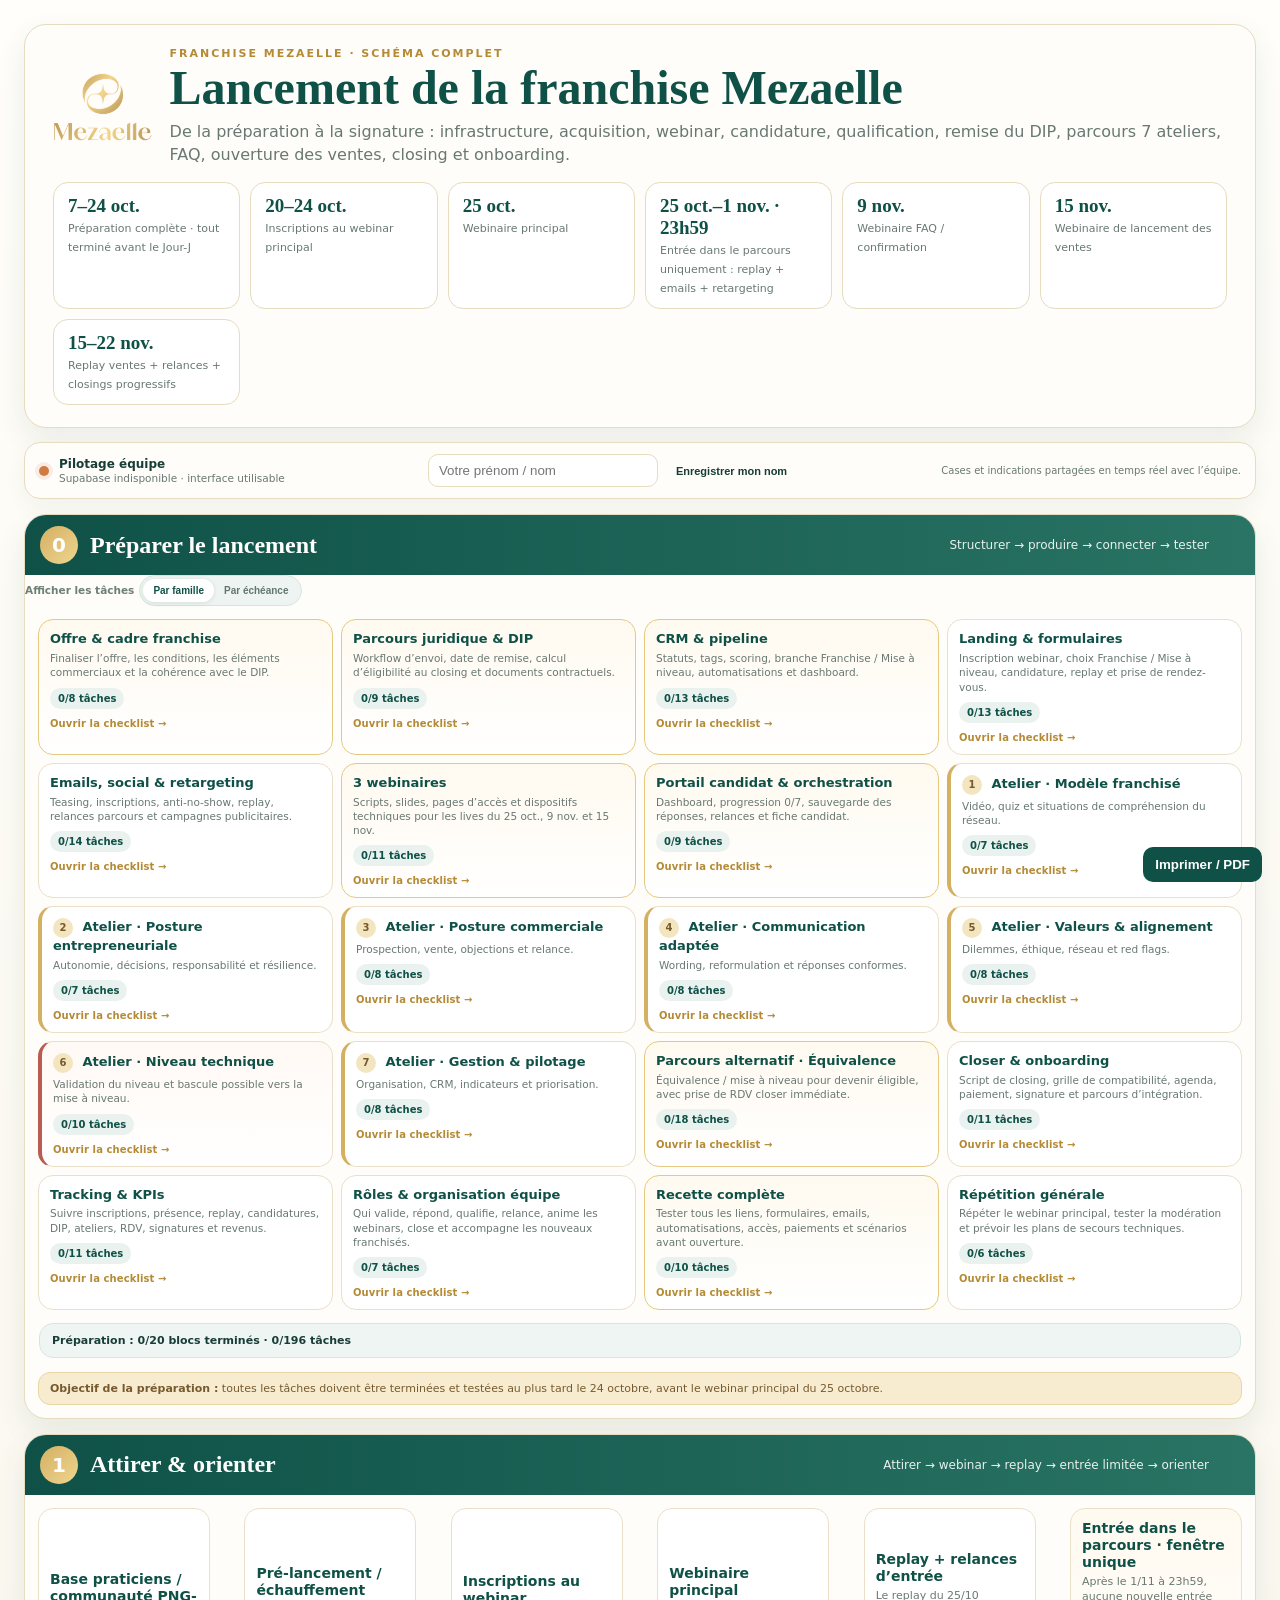
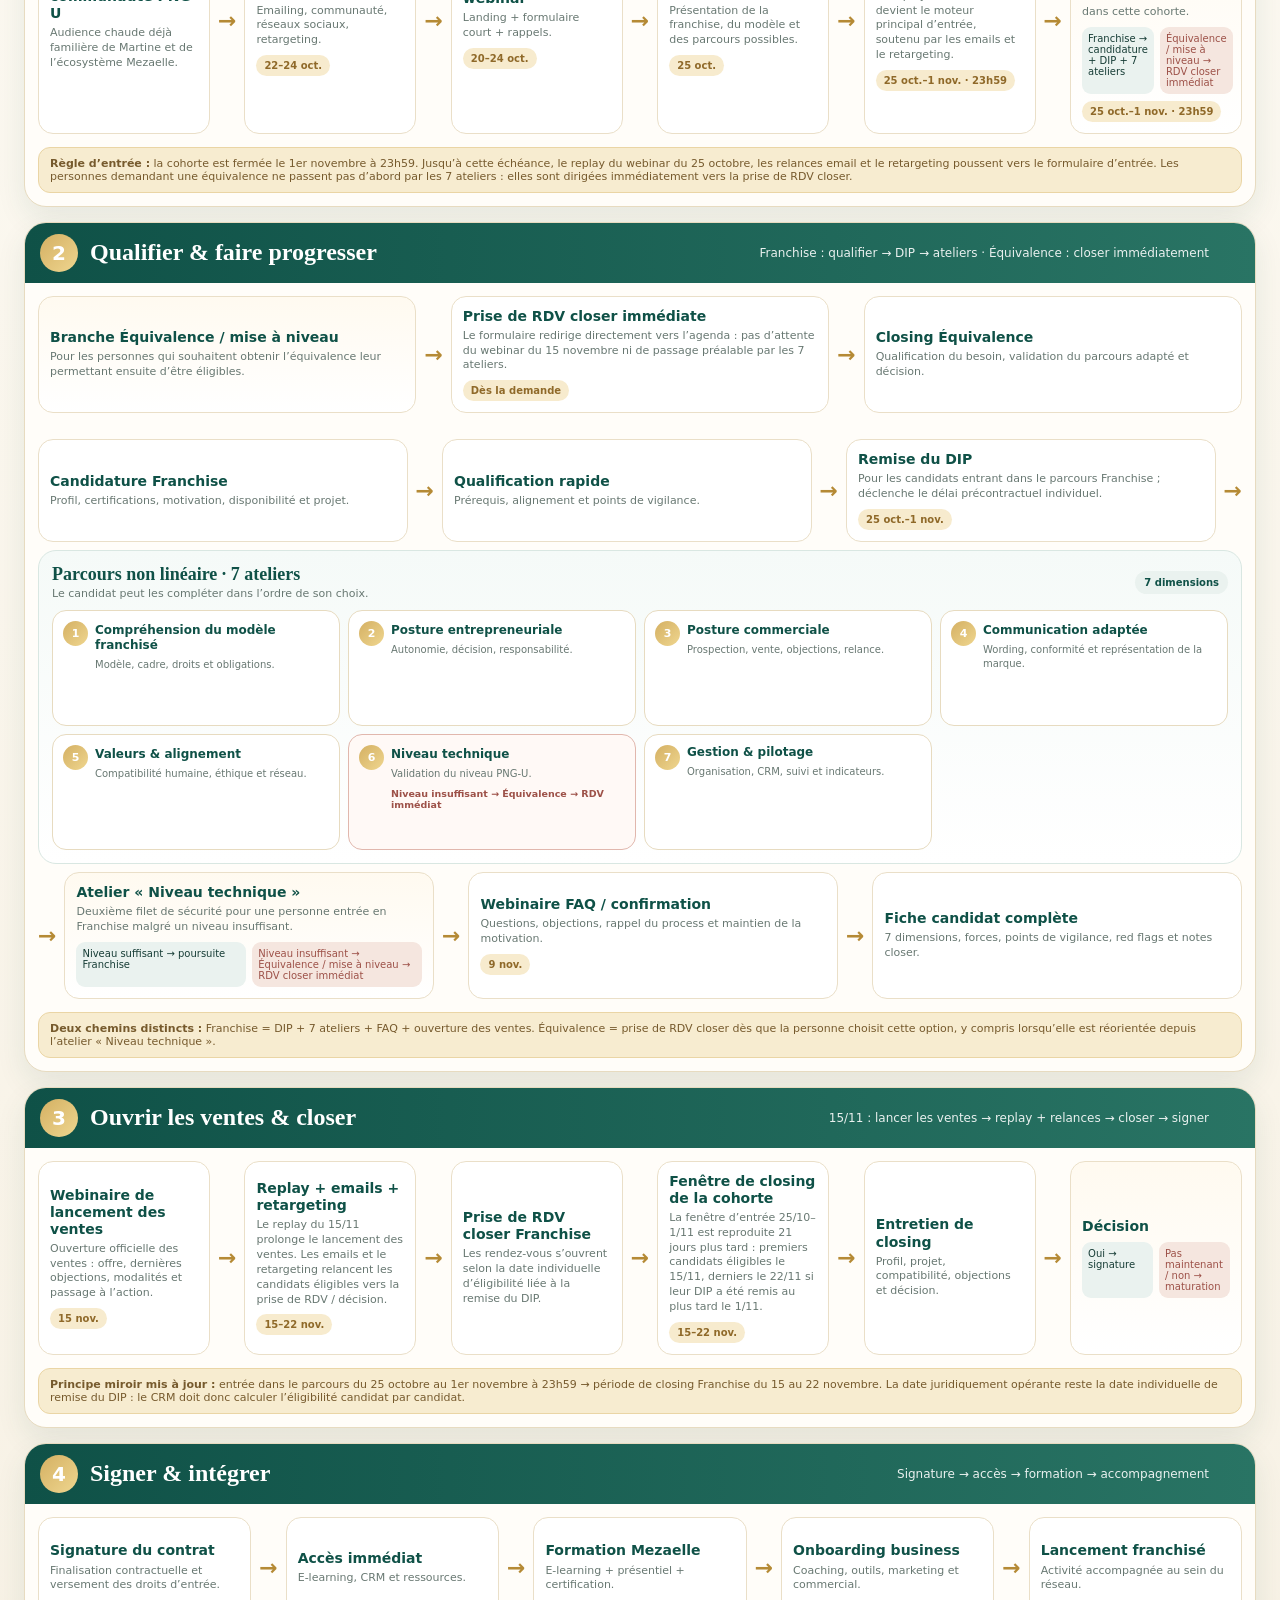
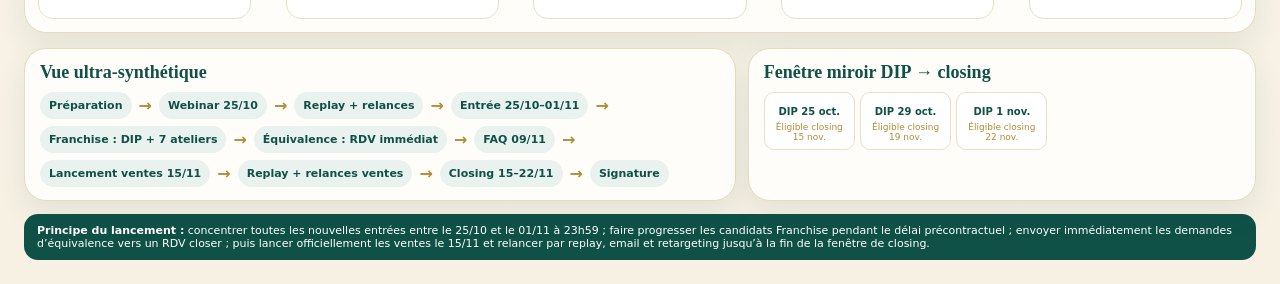
==== commit f190b733: "Fix Mezaelle deployment truncation and simplify Supabase sync" ====
--- a/index.html
+++ b/index.html
@@ -287,7 +287,7 @@
 }
 
 </style></head><body><div class="page">
-<header class="hero"><div class="brand"><img src="[data-uri]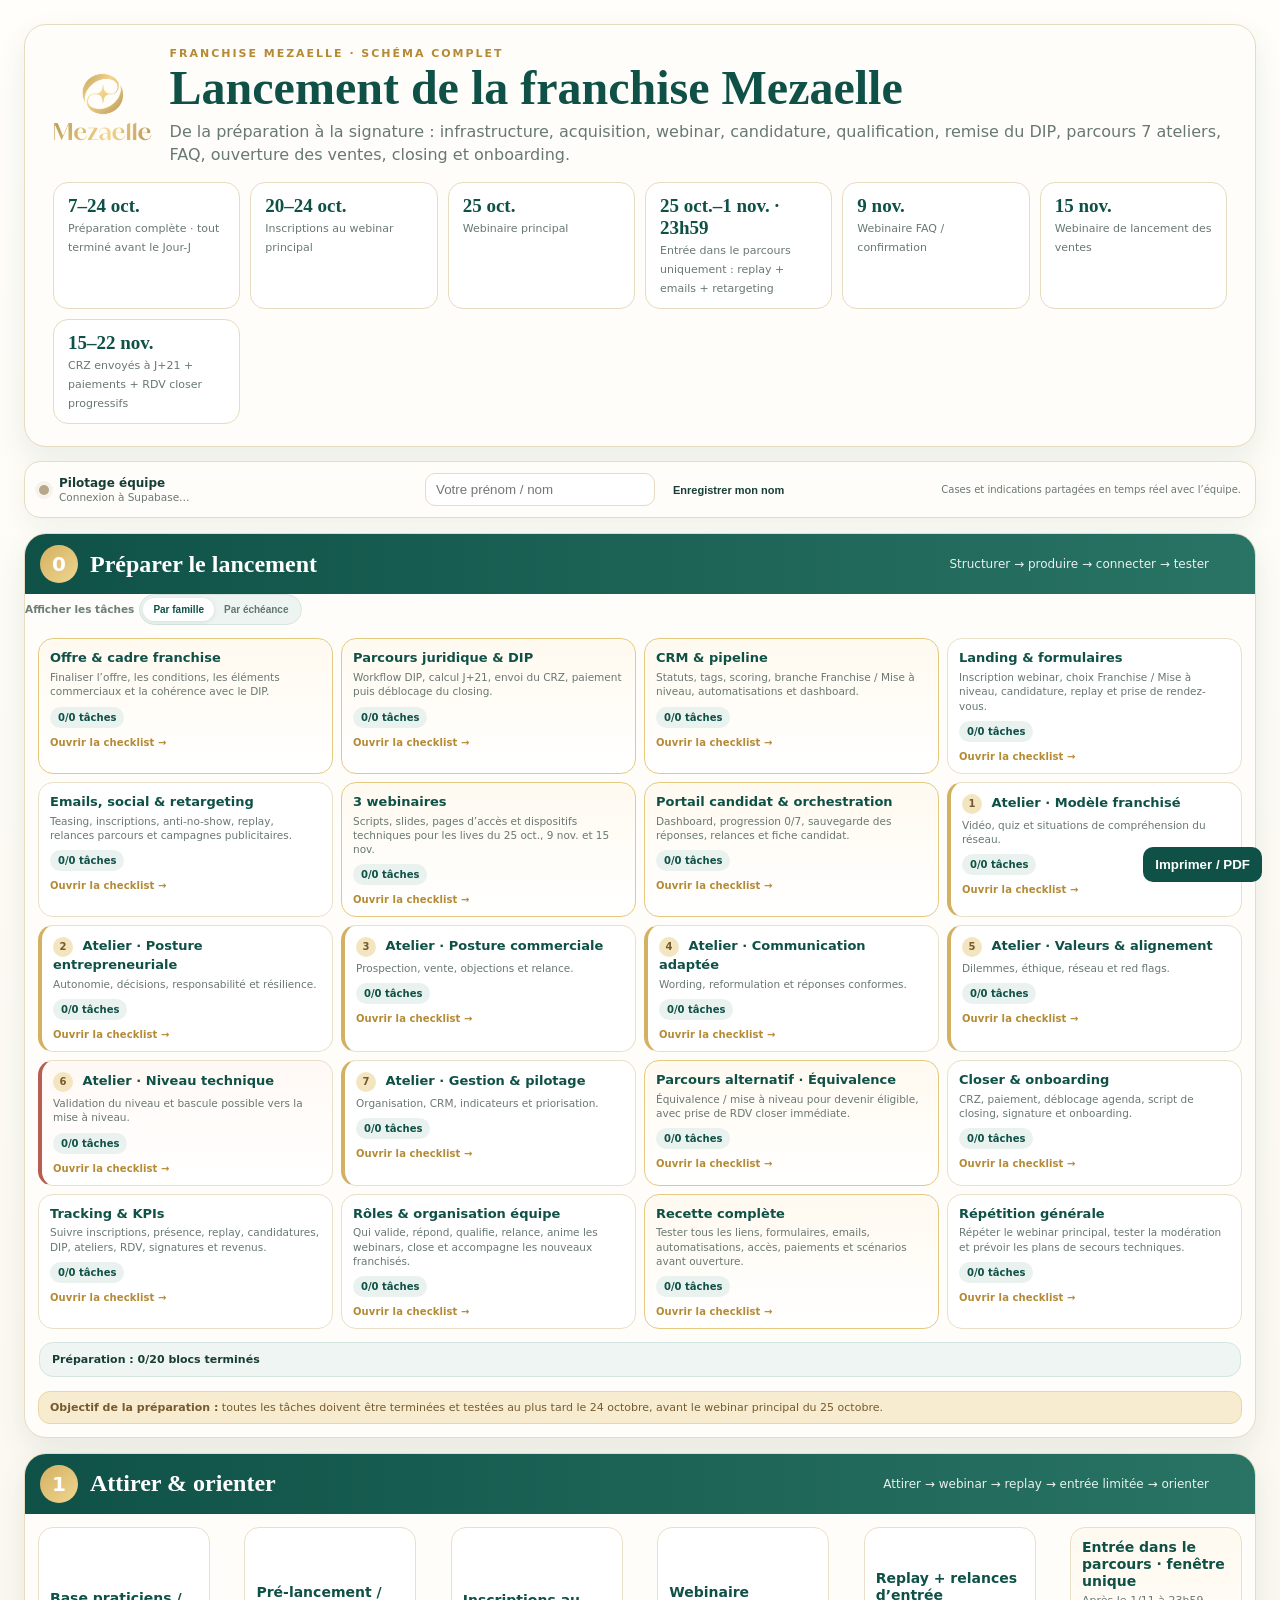
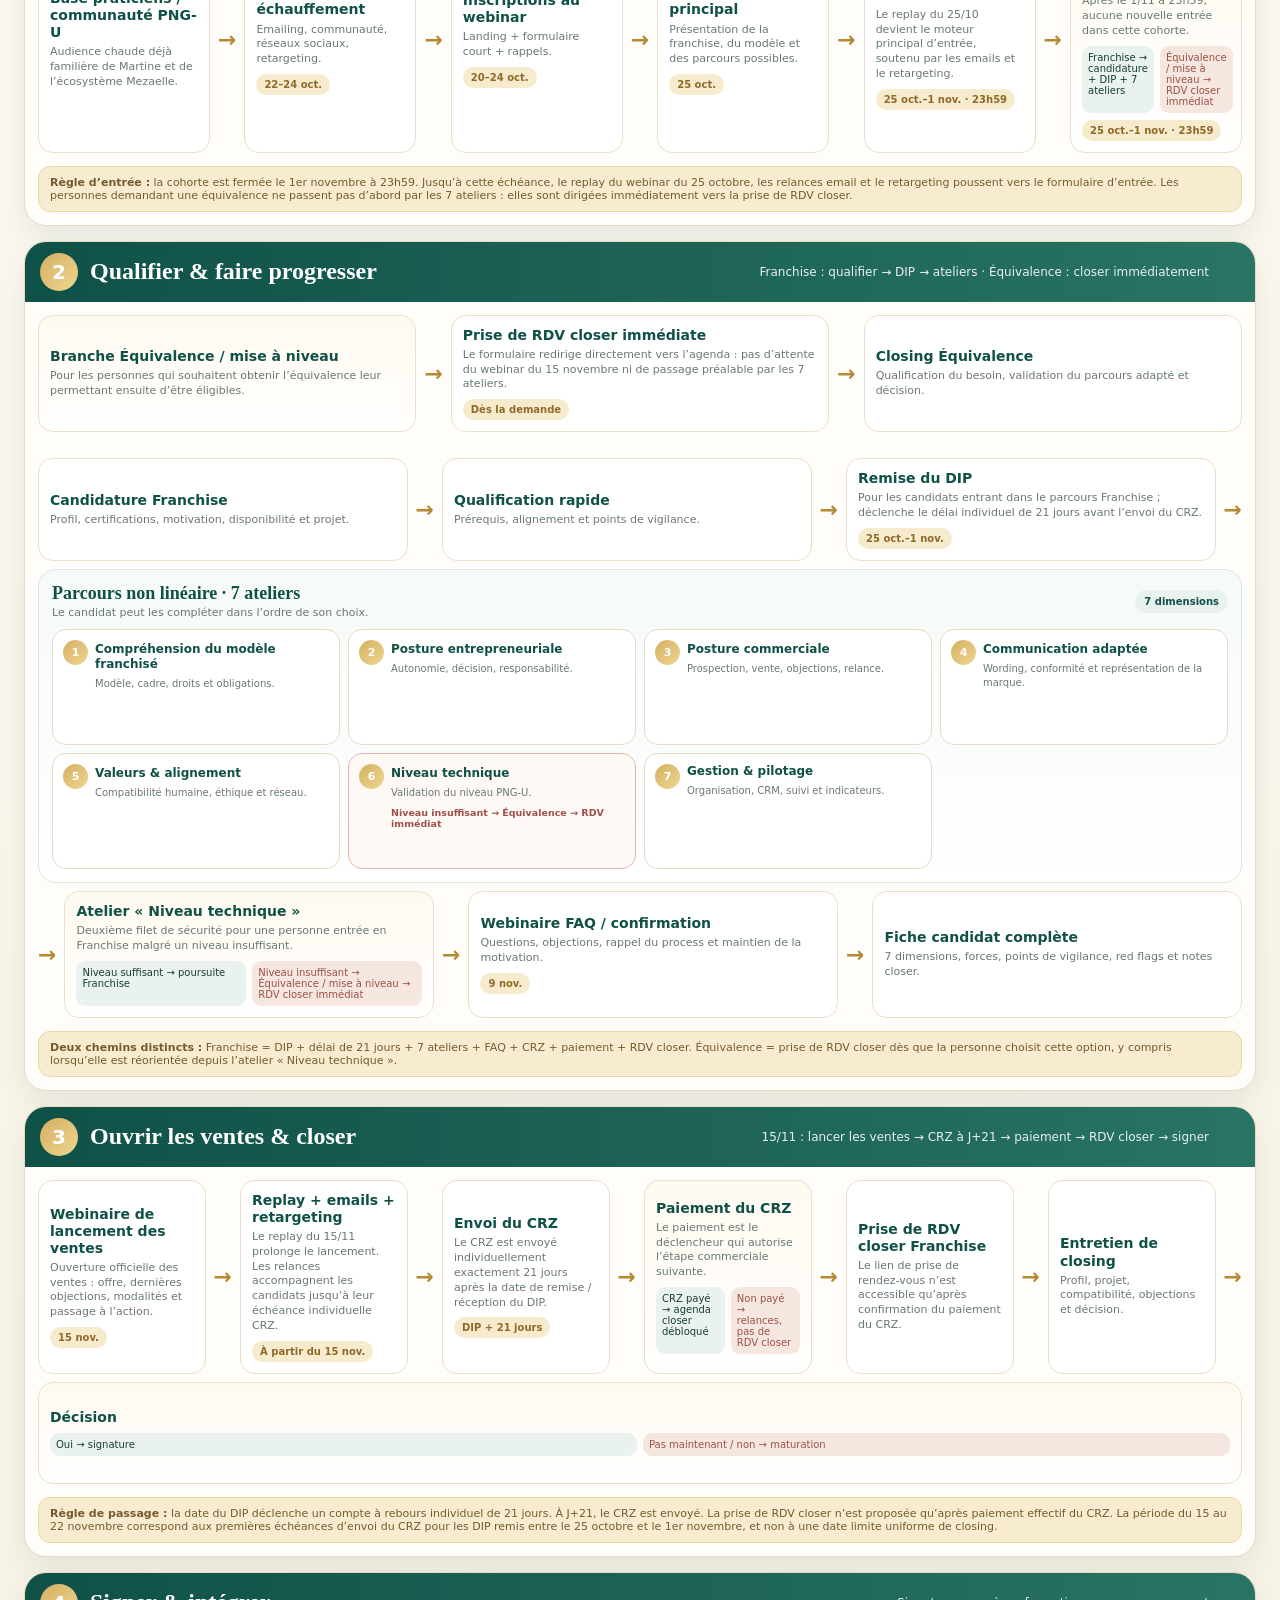
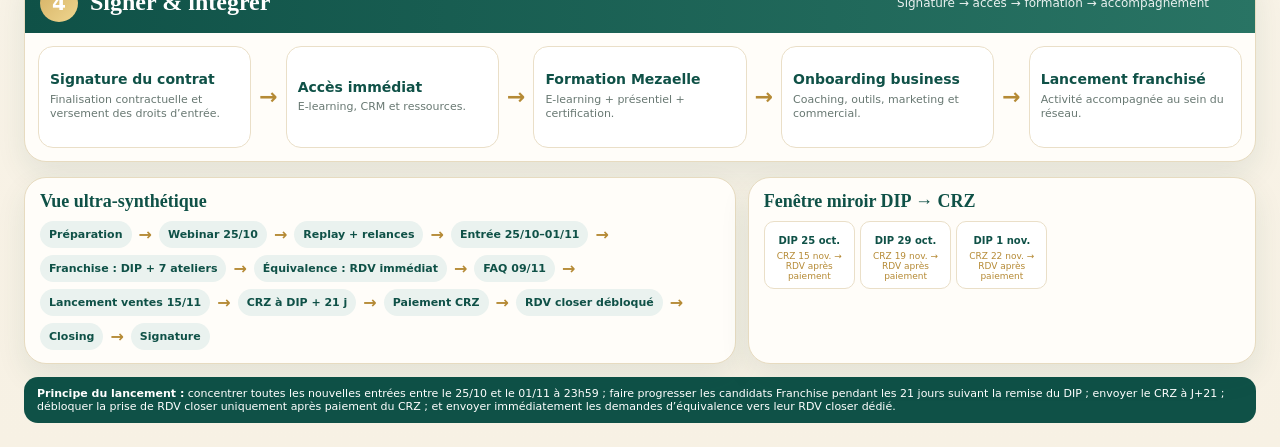
==== commit 454a7cf1: "Add draggable deadlines and CRZ payment workflow" ====
--- a/index.html
+++ b/index.html
@@ -1,4 +1,4 @@
-<!doctype html><html lang="fr"><head><meta charset="utf-8"><meta name="viewport" content="width=device-width,initial-scale=1"><title>Schéma complet du lancement – Franchise Mezaelle</title><style>
+<!doctype html><html lang="fr"><head><meta charset="utf-8"><meta name="viewport" content="width=device-width,initial-scale=1"><meta name="robots" content="noindex,nofollow,noarchive,nosnippet,noimageindex"><meta name="googlebot" content="noindex,nofollow,noarchive,nosnippet,noimageindex"><meta name="bingbot" content="noindex,nofollow,noarchive,nosnippet,noimageindex"><title>Schéma complet du lancement – Franchise Mezaelle</title><style>
 :root{--g:#297464;--gd:#0f5147;--gold:#D4B063;--iv:#FBF7EF;--paper:#fffdf9;--ink:#173d36;--muted:#687872;--line:#e7dbc0;}
 *{box-sizing:border-box} body{margin:0;background:linear-gradient(#fffefa,#f7f1e4);font-family:Inter,system-ui,sans-serif;color:var(--ink)} .page{max-width:1580px;margin:auto;padding:24px} .hero,.phase,.summary,.cohorts{background:var(--paper);border:1px solid var(--line);border-radius:22px;box-shadow:0 12px 30px rgba(27,78,67,.09)} .hero{padding:22px 28px} .brand{display:flex;align-items:center;gap:18px} .brand img{height:68px} .eyebrow{font-size:11px;letter-spacing:.18em;text-transform:uppercase;color:#b58a35;font-weight:900} h1,h2,h3{font-family:Georgia,serif} h1{margin:4px 0 8px;color:var(--gd);font-size:48px;line-height:1} .sub{color:var(--muted);font-size:16px;line-height:1.45} .dates{display:grid;grid-template-columns:repeat(6,1fr);gap:10px;margin-top:16px} .datecard{padding:12px 14px;border:1px solid var(--line);border-radius:15px;background:white} .datecard b{display:block;color:var(--gd);font-family:Georgia,serif;font-size:19px} .datecard span{font-size:11px;color:var(--muted)} .phase{margin-top:15px;overflow:hidden} .head{display:flex;align-items:center;gap:12px;background:linear-gradient(90deg,var(--gd),var(--g));color:white;padding:11px 15px} .num{width:38px;height:38px;border-radius:50%;background:linear-gradient(135deg,var(--gold),#efd68f);display:grid;place-items:center;font-weight:900;font-size:20px} .head h2{margin:0;font-size:24px} .strap{margin-left:auto;font-size:12px;opacity:.9} .flow{display:flex;align-items:stretch;gap:8px;padding:13px;flex-wrap:wrap} .box{flex:1 1 145px;min-width:135px;border:1px solid #eadfc8;border-radius:15px;background:white;padding:11px;display:flex;flex-direction:column;justify-content:center;min-height:102px} .box strong{font-size:14px;color:var(--gd);line-height:1.22} .box small{font-size:11px;line-height:1.35;color:var(--muted);margin-top:4px} .pill{align-self:flex-start;margin-top:7px;padding:5px 8px;border-radius:999px;background:#f7ebce;color:#8f6929;font-size:10px;font-weight:900} .arr{display:flex;align-items:center;color:#b58a35;font-size:22px;font-weight:900} .wide{flex:3 1 480px;background:linear-gradient(#f7fbf9,#fff)} .worktitle{text-align:center;font-family:Georgia,serif;color:var(--gd);font-size:16px;font-weight:700;margin-bottom:8px} .works{display:grid;grid-template-columns:repeat(4,1fr);gap:6px} .work{padding:7px;border:1px solid #eadfc8;border-radius:10px;background:white;text-align:center;font-size:10px;font-weight:800;color:var(--gd)} .work:last-child{grid-column:2/4} .decision{background:linear-gradient(#fffaf0,#fff)} .branches{display:grid;grid-template-columns:1fr 1fr;gap:6px;margin-top:7px} .branches span{font-size:10px;padding:6px;border-radius:9px;background:#eaf2ef} .branches .no{background:#f5e6df;color:#9d5148} .note{margin:0 13px 13px;padding:9px 11px;border-radius:12px;background:#f7ecd0;border:1px solid #ead5a5;font-size:11px;color:#765a2d} .bottom{display:grid;grid-template-columns:1.4fr 1fr;gap:12px;margin-top:15px} .summary,.cohorts{padding:13px 15px} .summary h3,.cohorts h3{margin:0 0 9px;color:var(--gd);font-size:18px} .chips{display:flex;flex-wrap:wrap;align-items:center;gap:7px} .chip{background:#eaf2ef;color:var(--gd);font-weight:800;font-size:11px;padding:7px 9px;border-radius:999px} .chev{color:#b58a35;font-weight:900} .cohortgrid{display:grid;grid-template-columns:repeat(5,1fr);gap:5px} .cohort{text-align:center;border:1px solid #eadfc8;border-radius:10px;padding:7px;background:white} .cohort b{font-size:10px;color:var(--gd)} .cohort span{display:block;font-size:9px;color:#b58a35;margin-top:3px} .footer{margin-top:13px;background:var(--gd);color:white;border-radius:14px;padding:10px 13px;font-size:11px} .print{position:fixed;right:18px;bottom:18px;border:0;background:var(--gd);color:white;border-radius:10px;padding:10px 12px;font-weight:800;cursor:pointer} @media(max-width:950px){.dates{grid-template-columns:1fr 1fr} .bottom{grid-template-columns:1fr} h1{font-size:36px}} @media(max-width:620px){.page{padding:12px}.brand{flex-direction:column;align-items:flex-start}.brand img{height:55px}.dates{grid-template-columns:1fr}.strap{display:none}.arr{width:100%;justify-content:center;transform:rotate(90deg)}.works{grid-template-columns:1fr}.work:last-child{grid-column:auto}.cohortgrid{grid-template-columns:1fr 1fr}} @media print{@page{size:A3 landscape;margin:8mm} body{background:#fff} .page{max-width:none;padding:0} .hero,.phase,.summary,.cohorts{box-shadow:none} .print{display:none}}
 
@@ -286,8 +286,19 @@
   .prep-viewbar{align-items:flex-start;flex-direction:column}
 }
 
+
+/* Déplacement des tâches entre échéances */
+.deadline-task{position:relative}
+.deadline-task[draggable="true"]{cursor:grab}
+.deadline-task[draggable="true"]:active{cursor:grabbing}
+.deadline-task.dragging{opacity:.42}
+.deadline-day.drop-target{border-color:var(--gold);box-shadow:0 0 0 3px rgba(212,176,99,.16);background:#fffdf7}
+.deadline-drag{display:inline-flex;align-items:center;justify-content:center;width:16px;height:22px;margin-left:auto;color:#9a8c6d;font-size:13px;letter-spacing:-2px;opacity:.75}
+.deadline-task:hover .deadline-drag{opacity:1;color:#7d6a3f}
+.deadline-move-help{padding:0 13px 10px;color:#7b8b85;font-size:9.5px}
+
 </style></head><body><div class="page">
-<header class="hero"><div class="brand"><img src="[data-uri]" alt="Mezaelle"><div><div class="eyebrow">Franchise Mezaelle · schéma complet</div><h1>Lancement de la franchise Mezaelle</h1><div class="sub">De la préparation à la signature : infrastructure, acquisition, webinar, candidature, qualification, remise du DIP, parcours 7 ateliers, FAQ, ouverture des ventes, closing et onboarding.</div></div></div><div class="dates"><div class="datecard"><b>7–24 oct.</b><span>Préparation complète · tout terminé avant le Jour-J</span></div><div class="datecard"><b>20–24 oct.</b><span>Inscriptions au webinar principal</span></div><div class="datecard"><b>25 oct.</b><span>Webinaire principal</span></div><div class="datecard"><b>25 oct.–1 nov. · 23h59</b><span>Entrée dans le parcours uniquement : replay + emails + retargeting</span></div><div class="datecard"><b>9 nov.</b><span>Webinaire FAQ / confirmation</span></div><div class="datecard"><b>15 nov.</b><span>Webinaire de lancement des ventes</span></div><div class="datecard"><b>15–22 nov.</b><span>Replay ventes + relances + closings progressifs</span></div></div></header>
+<header class="hero"><div class="brand"><img src="[data-uri]" alt="Mezaelle"><div><div class="eyebrow">Franchise Mezaelle · schéma complet</div><h1>Lancement de la franchise Mezaelle</h1><div class="sub">De la préparation à la signature : infrastructure, acquisition, webinar, candidature, qualification, remise du DIP, parcours 7 ateliers, FAQ, ouverture des ventes, closing et onboarding.</div></div></div><div class="dates"><div class="datecard"><b>7–24 oct.</b><span>Préparation complète · tout terminé avant le Jour-J</span></div><div class="datecard"><b>20–24 oct.</b><span>Inscriptions au webinar principal</span></div><div class="datecard"><b>25 oct.</b><span>Webinaire principal</span></div><div class="datecard"><b>25 oct.–1 nov. · 23h59</b><span>Entrée dans le parcours uniquement : replay + emails + retargeting</span></div><div class="datecard"><b>9 nov.</b><span>Webinaire FAQ / confirmation</span></div><div class="datecard"><b>15 nov.</b><span>Webinaire de lancement des ventes</span></div><div class="datecard"><b>15–22 nov.</b><span>CRZ envoyés à J+21 + paiements + RDV closer progressifs</span></div></div></header>
 
 
 <div class="collabbar no-print" id="collabBar">
@@ -326,7 +337,7 @@
     </div>
     <div class="prepbox critical" data-prep-id="prep-2" role="button" tabindex="0" aria-haspopup="dialog">
       <strong>Parcours juridique & DIP</strong>
-      <small>Workflow d’envoi, date de remise, calcul d’éligibilité au closing et documents contractuels.</small>
+      <small>Workflow DIP, calcul J+21, envoi du CRZ, paiement puis déblocage du closing.</small>
       <span class="prep-mini" data-prep-progress="prep-2">0/0 tâches</span>
     </div>
     <div class="prepbox critical" data-prep-id="prep-3" role="button" tabindex="0" aria-haspopup="dialog">
@@ -398,7 +409,7 @@
     </div>
     <div class="prepbox" data-prep-id="prep-8" role="button" tabindex="0" aria-haspopup="dialog">
       <strong>Closer & onboarding</strong>
-      <small>Script de closing, grille de compatibilité, agenda, paiement, signature et parcours d’intégration.</small>
+      <small>CRZ, paiement, déblocage agenda, script de closing, signature et onboarding.</small>
       <span class="prep-mini" data-prep-progress="prep-8">0/0 tâches</span>
     </div>
     <div class="prepbox" data-prep-id="prep-9" role="button" tabindex="0" aria-haspopup="dialog">
@@ -457,7 +468,7 @@
   <div class="arr">→</div>
   <div class="box"><strong>Qualification rapide</strong><small>Prérequis, alignement et points de vigilance.</small></div>
   <div class="arr">→</div>
-  <div class="box"><strong>Remise du DIP</strong><small>Pour les candidats entrant dans le parcours Franchise ; déclenche le délai précontractuel individuel.</small><span class="pill">25 oct.–1 nov.</span></div>
+  <div class="box"><strong>Remise du DIP</strong><small>Pour les candidats entrant dans le parcours Franchise ; déclenche le délai individuel de 21 jours avant l’envoi du CRZ.</small><span class="pill">25 oct.–1 nov.</span></div>
   <div class="arr">→</div>
   <div class="atelier-stage">
     <div class="atelier-stage-head">
@@ -481,22 +492,24 @@
   <div class="arr">→</div>
   <div class="box"><strong>Fiche candidat complète</strong><small>7 dimensions, forces, points de vigilance, red flags et notes closer.</small></div>
 </div>
-<div class="note"><b>Deux chemins distincts :</b> Franchise = DIP + 7 ateliers + FAQ + ouverture des ventes. Équivalence = prise de RDV closer dès que la personne choisit cette option, y compris lorsqu’elle est réorientée depuis l’atelier « Niveau technique ».</div></section>
-<section class="phase"><div class="head"><div class="num">3</div><h2>Ouvrir les ventes & closer</h2><div class="strap">15/11 : lancer les ventes → replay + relances → closer → signer</div></div>
+<div class="note"><b>Deux chemins distincts :</b> Franchise = DIP + délai de 21 jours + 7 ateliers + FAQ + CRZ + paiement + RDV closer. Équivalence = prise de RDV closer dès que la personne choisit cette option, y compris lorsqu’elle est réorientée depuis l’atelier « Niveau technique ».</div></section>
+<section class="phase"><div class="head"><div class="num">3</div><h2>Ouvrir les ventes & closer</h2><div class="strap">15/11 : lancer les ventes → CRZ à J+21 → paiement → RDV closer → signer</div></div>
 <div class="flow">
   <div class="box critical"><strong>Webinaire de lancement des ventes</strong><small>Ouverture officielle des ventes : offre, dernières objections, modalités et passage à l’action.</small><span class="pill">15 nov.</span></div>
   <div class="arr">→</div>
-  <div class="box"><strong>Replay + emails + retargeting</strong><small>Le replay du 15/11 prolonge le lancement des ventes. Les emails et le retargeting relancent les candidats éligibles vers la prise de RDV / décision.</small><span class="pill">15–22 nov.</span></div>
-  <div class="arr">→</div>
-  <div class="box"><strong>Prise de RDV closer Franchise</strong><small>Les rendez-vous s’ouvrent selon la date individuelle d’éligibilité liée à la remise du DIP.</small></div>
-  <div class="arr">→</div>
-  <div class="box"><strong>Fenêtre de closing de la cohorte</strong><small>La fenêtre d’entrée 25/10–1/11 est reproduite 21 jours plus tard : premiers candidats éligibles le 15/11, derniers le 22/11 si leur DIP a été remis au plus tard le 1/11.</small><span class="pill">15–22 nov.</span></div>
+  <div class="box"><strong>Replay + emails + retargeting</strong><small>Le replay du 15/11 prolonge le lancement. Les relances accompagnent les candidats jusqu’à leur échéance individuelle CRZ.</small><span class="pill">À partir du 15 nov.</span></div>
+  <div class="arr">→</div>
+  <div class="box critical"><strong>Envoi du CRZ</strong><small>Le CRZ est envoyé individuellement exactement 21 jours après la date de remise / réception du DIP.</small><span class="pill">DIP + 21 jours</span></div>
+  <div class="arr">→</div>
+  <div class="box decision"><strong>Paiement du CRZ</strong><small>Le paiement est le déclencheur qui autorise l’étape commerciale suivante.</small><div class="branches"><span>CRZ payé → agenda closer débloqué</span><span class="no">Non payé → relances, pas de RDV closer</span></div></div>
+  <div class="arr">→</div>
+  <div class="box"><strong>Prise de RDV closer Franchise</strong><small>Le lien de prise de rendez-vous n’est accessible qu’après confirmation du paiement du CRZ.</small></div>
   <div class="arr">→</div>
   <div class="box"><strong>Entretien de closing</strong><small>Profil, projet, compatibilité, objections et décision.</small></div>
   <div class="arr">→</div>
   <div class="box decision"><strong>Décision</strong><div class="branches"><span>Oui → signature</span><span class="no">Pas maintenant / non → maturation</span></div></div>
 </div>
-<div class="note"><b>Principe miroir mis à jour :</b> entrée dans le parcours du 25 octobre au 1er novembre à 23h59 → période de closing Franchise du 15 au 22 novembre. La date juridiquement opérante reste la date individuelle de remise du DIP : le CRM doit donc calculer l’éligibilité candidat par candidat.</div></section>
+<div class="note"><b>Règle de passage :</b> la date du DIP déclenche un compte à rebours individuel de 21 jours. À J+21, le CRZ est envoyé. La prise de RDV closer n’est proposée qu’après paiement effectif du CRZ. La période du 15 au 22 novembre correspond aux premières échéances d’envoi du CRZ pour les DIP remis entre le 25 octobre et le 1er novembre, et non à une date limite uniforme de closing.</div></section>
 <section class="phase"><div class="head"><div class="num">4</div><h2>Signer & intégrer</h2><div class="strap">Signature → accès → formation → accompagnement</div></div><div class="flow"><div class="box"><strong>Signature du contrat</strong><small>Finalisation contractuelle et versement des droits d’entrée.</small></div><div class="arr">→</div><div class="box"><strong>Accès immédiat</strong><small>E-learning, CRM et ressources.</small></div><div class="arr">→</div><div class="box"><strong>Formation Mezaelle</strong><small>E-learning + présentiel + certification.</small></div><div class="arr">→</div><div class="box"><strong>Onboarding business</strong><small>Coaching, outils, marketing et commercial.</small></div><div class="arr">→</div><div class="box"><strong>Lancement franchisé</strong><small>Activité accompagnée au sein du réseau.</small></div></div></section>
 <div class="bottom"><div class="summary"><h3>Vue ultra-synthétique</h3><div class="chips">
 <span class="chip">Préparation</span><span class="chev">→</span>
@@ -507,15 +520,17 @@
 <span class="chip">Équivalence : RDV immédiat</span><span class="chev">→</span>
 <span class="chip">FAQ 09/11</span><span class="chev">→</span>
 <span class="chip">Lancement ventes 15/11</span><span class="chev">→</span>
-<span class="chip">Replay + relances ventes</span><span class="chev">→</span>
-<span class="chip">Closing 15–22/11</span><span class="chev">→</span>
+<span class="chip">CRZ à DIP + 21 j</span><span class="chev">→</span>
+<span class="chip">Paiement CRZ</span><span class="chev">→</span>
+<span class="chip">RDV closer débloqué</span><span class="chev">→</span>
+<span class="chip">Closing</span><span class="chev">→</span>
 <span class="chip">Signature</span></div></div>
-<div class="cohorts"><h3>Fenêtre miroir DIP → closing</h3><div class="cohortgrid">
-<div class="cohort"><b>DIP 25 oct.</b><span>Éligible closing 15 nov.</span></div>
-<div class="cohort"><b>DIP 29 oct.</b><span>Éligible closing 19 nov.</span></div>
-<div class="cohort"><b>DIP 1 nov.</b><span>Éligible closing 22 nov.</span></div>
+<div class="cohorts"><h3>Fenêtre miroir DIP → CRZ</h3><div class="cohortgrid">
+<div class="cohort"><b>DIP 25 oct.</b><span>CRZ 15 nov. → RDV après paiement</span></div>
+<div class="cohort"><b>DIP 29 oct.</b><span>CRZ 19 nov. → RDV après paiement</span></div>
+<div class="cohort"><b>DIP 1 nov.</b><span>CRZ 22 nov. → RDV après paiement</span></div>
 </div></div></div>
-<div class="footer"><b>Principe du lancement :</b> concentrer toutes les nouvelles entrées entre le 25/10 et le 01/11 à 23h59 ; faire progresser les candidats Franchise pendant le délai précontractuel ; envoyer immédiatement les demandes d’équivalence vers un RDV closer ; puis lancer officiellement les ventes le 15/11 et relancer par replay, email et retargeting jusqu’à la fin de la fenêtre de closing.</div></div><button class="print" onclick="window.print()">Imprimer / PDF</button>
+<div class="footer"><b>Principe du lancement :</b> concentrer toutes les nouvelles entrées entre le 25/10 et le 01/11 à 23h59 ; faire progresser les candidats Franchise pendant les 21 jours suivant la remise du DIP ; envoyer le CRZ à J+21 ; débloquer la prise de RDV closer uniquement après paiement du CRZ ; et envoyer immédiatement les demandes d’équivalence vers leur RDV closer dédié.</div></div><button class="print" onclick="window.print()">Imprimer / PDF</button>
 
 
 
@@ -565,13 +580,14 @@
 
 <script>
 (function(){
-  const DATA = {"prep-1":{"title":"Offre & cadre franchise","tasks":["Finaliser la structure de l’offre franchise","Valider le prix, les redevances et les modalités de paiement","Valider les conditions d’entrée et les prérequis","Vérifier la cohérence de tous les supports avec le DIP","Valider le wording commercial utilisé pendant le lancement","Fixer précisément la fenêtre d’entrée, de vente et de closing","Valider la fermeture de toute nouvelle entrée le 1er novembre à 23h59","Valider la fenêtre de closing Franchise du 15 au 22 novembre"]},"prep-2":{"title":"Parcours juridique & DIP","tasks":["Finaliser la version du DIP utilisée pour le lancement","Configurer l’envoi / remise électronique du DIP","Enregistrer automatiquement la date de remise dans le CRM","Calculer la date individuelle d’éligibilité au closing","Finaliser le contrat de franchise et les annexes","Tester le workflow DIP → délai → closing → signature","S’assurer que les DIP des entrants Franchise sont remis au plus tard dans la fenêtre d’entrée prévue","Paramétrer le calcul individuel DIP + 21 jours avec dernière éligibilité théorique le 22 novembre pour un DIP remis le 1er novembre","Vérifier que le closing ne peut pas conduire à une signature avant la date individuelle d’éligibilité"]},"prep-3":{"title":"CRM & pipeline","tasks":["Créer toutes les étapes du pipeline candidat","Créer les tags et segments nécessaires","Configurer les automatisations entre les étapes","Créer le lead scoring / niveau de chaleur","Faire remonter les réponses des ateliers dans la fiche candidat","Créer le dashboard de pilotage du lancement","Créer les statuts CRM spécifiques au parcours de mise à niveau","Créer la logique de réentrée future Mise à niveau → Candidature Franchise","Fermer automatiquement le statut « nouvelle entrée cohorte » le 1er novembre à 23h59","Tracer la source d’entrée : live 25/10, replay, email ou retargeting","Créer le statut « Équivalence → RDV closer immédiat »","Automatiser l’envoi vers l’agenda closer dès le choix Équivalence","Créer les statuts de relance ventes du 15 au 22 novembre"]},"prep-4":{"title":"Landing & formulaires","tasks":["Créer la landing d’inscription au webinar principal","Créer la page de confirmation / merci","Créer le formulaire de candidature express","Créer le formulaire post-webinar avec choix « Programme Franchise » ou « Mise à niveau »","Créer la page de replay","Créer la page / formulaire de prise de rendez-vous closer","Tester tous les formulaires sur mobile et desktop","Créer la page d’inscription / confirmation du parcours de mise à niveau","Afficher clairement sur le formulaire la deadline du 1er novembre à 23h59","Fermer automatiquement le formulaire d’entrée le 1er novembre à 23h59","Faire du replay du 25 octobre une page de conversion avec CTA vers l’entrée dans le parcours","Après choix « Équivalence », rediriger immédiatement vers la prise de RDV closer","Créer la page de replay du webinar de lancement des ventes du 15 novembre avec CTA vers le closing"]},"prep-5":{"title":"Emails, social & retargeting","tasks":["Créer les emails de pré-lancement / teasing","Créer la séquence d’inscription au webinar","Créer la séquence anti-no-show","Créer la séquence replay + candidature","Créer les relances de progression du parcours","Créer les publications réseaux / communauté","Configurer les audiences et campagnes de retargeting","Créer la séquence email dédiée aux inscrits en mise à niveau","Créer la séquence replay du 25 octobre → entrée dans le parcours jusqu’au 1er novembre 23h59","Créer les relances email de deadline avant fermeture des entrées le 1er novembre","Configurer le retargeting 25 octobre → 1er novembre vers le replay / formulaire d’entrée","Créer la séquence replay du webinar de lancement des ventes du 15 novembre","Créer les relances email commerciales du 15 au 22 novembre","Configurer le retargeting ventes du 15 au 22 novembre vers le replay / prise de RDV"]},"prep-6":{"title":"3 webinaires","tasks":["Finaliser le script du webinar principal du 25 octobre","Créer les slides du webinar principal","Préparer le webinar FAQ du 9 novembre","Préparer le webinar d’ouverture des ventes du 15 novembre","Créer les pages / liens d’accès aux 3 lives","Configurer Q&A, modération et enregistrement","Tester le dispositif technique des 3 webinars","Positionner explicitement le webinar du 15 novembre comme lancement officiel des ventes","Prévoir l’enregistrement et le replay commercial du webinar du 15 novembre","Intégrer les CTA de prise de RDV / décision dans le live et le replay du 15 novembre","Prévoir dans le webinar du 25 octobre un CTA clair vers une entrée avant le 1er novembre à 23h59"]},"prep-7":{"title":"Portail candidat & orchestration","tasks":["Créer le dashboard candidat","Afficher la progression globale 0/7 → 7/7","Permettre de réaliser les 7 ateliers dans n’importe quel ordre","Configurer la sauvegarde des réponses","Configurer les relances selon la progression","Créer la génération de la fiche candidat finale","Afficher les dates clés : fermeture des entrées le 1er novembre à 23h59, FAQ le 9 novembre et lancement des ventes le 15 novembre","Tester le portail sur mobile et desktop","Afficher un compte à rebours jusqu’à la fermeture des entrées le 1er novembre à 23h59"]},"prep-8":{"title":"Closer & onboarding","tasks":["Créer le script de closing","Créer la grille de compatibilité finale","Créer la banque de réponses aux objections","Configurer l’agenda des closers","Préparer les liens / modalités de paiement","Configurer la signature électronique","Créer le parcours d’onboarding post-signature","Créer un parcours de prise de RDV immédiate spécifique aux demandes d’équivalence","Créer le script de closing spécifique Équivalence / mise à niveau","Distinguer dans l’agenda les RDV Équivalence immédiats et les RDV Franchise éligibles après DIP","Préparer la capacité de closing Franchise du 15 au 22 novembre"]},"prep-9":{"title":"Tracking & KPIs","tasks":["Installer le tracking des pages du lancement","Configurer le suivi des emails","Configurer le suivi du webinar et du replay","Suivre candidatures, qualifications et DIP remis","Suivre la progression dans les 7 ateliers","Suivre RDV, closings, signatures et chiffre généré","Créer un tableau de bord quotidien lisible par l’équipe","Suivre le nombre de personnes orientées vers la mise à niveau et leur source d’orientation","Suivre séparément les entrées provenant du replay du 25 octobre, des emails et du retargeting","Suivre les RDV Équivalence pris immédiatement après le formulaire","Suivre les conversions du replay / emails / retargeting du lancement des ventes du 15 novembre"]},"prep-10":{"title":"Rôles & organisation équipe","tasks":["Nommer le responsable de chaque étape du lancement","Définir qui valide les contenus et supports","Définir qui qualifie les candidatures","Définir qui répond aux candidats / questions","Définir qui anime et modère chaque webinar","Définir l’affectation des candidats aux closers","Créer le canal interne de suivi quotidien"]},"prep-11":{"title":"Recette complète","tasks":["Tester inscription → confirmation → webinar","Tester webinar → replay → candidature","Tester candidature → qualification → DIP","Tester DIP → accès portail → ateliers","Tester ateliers → fiche candidat → closer","Tester RDV → paiement → signature","Tester signature → onboarding","Vérifier tous les emails, liens et automatisations de bout en bout","Tester le choix post-webinar Franchise / Mise à niveau","Tester la réorientation Atelier Niveau technique → Mise à niveau"]},"prep-12":{"title":"Répétition générale","tasks":["Répéter le webinar principal en conditions réelles","Tester micro, caméra, slides et partage d’écran","Tester le passage vers le CTA candidature","Briefer la personne chargée de la modération","Préparer un plan B en cas de problème technique","Vérifier la disponibilité de l’équipe le jour J"]},"prep-13":{"title":"Parcours alternatif · Équivalence","tasks":["Définir précisément qui doit être orienté vers la mise à niveau","Définir les certifications / compétences manquantes à combler","Structurer le parcours de mise à niveau","Créer la page de présentation et d’inscription","Créer le workflow CRM spécifique","Créer la séquence email d’accueil et de progression","Créer les contenus / formations nécessaires","Définir les critères de sortie du parcours de mise à niveau","Créer le mécanisme de réévaluation du niveau technique","Créer la réentrée vers une future candidature Franchise","Tracer si l’orientation vient du formulaire post-webinar ou de l’atelier Niveau technique","Créer le choix « Franchise » / « Mise à niveau » juste après le 1er webinaire","Créer la réorientation vers la mise à niveau depuis l’atelier Niveau technique","Définir le point de réentrée vers une future candidature Franchise","Présenter l’option comme une Équivalence / mise à niveau permettant de devenir éligible","Déclencher immédiatement la prise de RDV closer après le choix Équivalence","Créer la page de confirmation avec agenda closer intégré","Créer le script / argumentaire de closing du parcours Équivalence"]},"prep-14":{"title":"Atelier 1 · Modèle franchisé","tasks":["Définir l’objectif précis de l’atelier","Créer la mini-vidéo de présentation du modèle franchisé","Créer le quiz de compréhension","Créer les mises en situation liées aux droits, obligations et fonctionnement du réseau","Définir les réponses / critères attendus","Définir les informations à remonter dans la fiche candidat","Tester l’atelier de bout en bout"]},"prep-15":{"title":"Atelier 2 · Posture entrepreneuriale","tasks":["Définir l’objectif précis de l’atelier","Créer le test situationnel","Créer les cas de prise de décision et d’autonomie","Créer l’auto-positionnement entrepreneurial","Définir les critères : initiative, responsabilité, discipline, résilience","Définir les informations à remonter dans la fiche candidat","Tester l’atelier de bout en bout"]},"prep-16":{"title":"Atelier 3 · Posture commerciale","tasks":["Définir l’objectif précis de l’atelier","Créer les scénarios de prospection et découverte","Créer les simulations de présentation de l’offre","Créer les objections à traiter","Créer un exercice de relance / suivi prospect","Décider si un pitch audio ou vidéo est demandé","Définir les informations à remonter dans la fiche candidat","Tester l’atelier de bout en bout"]},"prep-17":{"title":"Atelier 4 · Communication adaptée","tasks":["Définir l’objectif précis de l’atelier","Créer l’exercice « Autorisé / Interdit »","Créer les phrases à reformuler","Créer les situations de réponse client","Créer un exercice de mini-post ou message commercial","Valider le contenu avec les règles de wording Mezaelle","Définir les informations à remonter dans la fiche candidat","Tester l’atelier de bout en bout"]},"prep-18":{"title":"Atelier 5 · Valeurs & alignement","tasks":["Définir l’objectif précis de l’atelier","Créer les dilemmes de valeurs","Créer les situations de relation au réseau","Créer les cas éthiques / arbitrages","Définir les signaux de bon alignement","Définir les red flags","Définir les informations à remonter dans la fiche candidat","Tester l’atelier de bout en bout"]},"prep-19":{"title":"Atelier 6 · Niveau technique","tasks":["Rassembler et valider le référentiel technique PNG-U utilisé","Définir le niveau minimal requis pour poursuivre en Franchise","Créer le quiz technique","Créer les cas pratiques","Définir le seuil / les critères de niveau insuffisant","Créer la sortie vers le parcours Équivalence / mise à niveau avec prise de RDV closer immédiate","Créer le message de réorientation sans casser la motivation","Définir les informations à remonter dans la fiche candidat","Tester les deux sorties : Franchise / Équivalence avec RDV closer immédiat","Automatiser la redirection agenda si le niveau technique est insuffisant"]},"prep-20":{"title":"Atelier 7 · Gestion & pilotage","tasks":["Définir l’objectif précis de l’atelier","Créer un mini-tableau de bord fictif","Créer les cas d’organisation et de planning","Créer les scénarios CRM / suivi client","Créer l’exercice de priorisation","Définir les critères de rigueur et de pilotage","Définir les informations à remonter dans la fiche candidat","Tester l’atelier de bout en bout"]}};
-  const DUE_DATES = {"prep-1":["2026-10-07","2026-10-07","2026-10-08","2026-10-08","2026-10-08","2026-10-08","2026-10-09","2026-10-09"],"prep-2":["2026-10-07","2026-10-07","2026-10-08","2026-10-08","2026-10-09","2026-10-09","2026-10-09","2026-10-10","2026-10-10"],"prep-3":["2026-10-09","2026-10-09","2026-10-10","2026-10-10","2026-10-11","2026-10-11","2026-10-11","2026-10-12","2026-10-12","2026-10-13","2026-10-13","2026-10-14","2026-10-14"],"prep-4":["2026-10-09","2026-10-09","2026-10-10","2026-10-10","2026-10-11","2026-10-11","2026-10-11","2026-10-12","2026-10-12","2026-10-13","2026-10-13","2026-10-14","2026-10-14"],"prep-5":["2026-10-11","2026-10-11","2026-10-12","2026-10-12","2026-10-13","2026-10-13","2026-10-14","2026-10-14","2026-10-15","2026-10-15","2026-10-16","2026-10-16","2026-10-17","2026-10-17"],"prep-6":["2026-10-10","2026-10-11","2026-10-12","2026-10-12","2026-10-13","2026-10-14","2026-10-15","2026-10-16","2026-10-16","2026-10-17","2026-10-18"],"prep-7":["2026-10-11","2026-10-12","2026-10-12","2026-10-13","2026-10-13","2026-10-14","2026-10-15","2026-10-15","2026-10-16"],"prep-8":["2026-10-15","2026-10-15","2026-10-16","2026-10-16","2026-10-17","2026-10-17","2026-10-17","2026-10-18","2026-10-18","2026-10-19","2026-10-19"],"prep-9":["2026-10-16","2026-10-16","2026-10-17","2026-10-17","2026-10-18","2026-10-18","2026-10-18","2026-10-19","2026-10-19","2026-10-20","2026-10-20"],"prep-10":["2026-10-07","2026-10-07","2026-10-07","2026-10-07","2026-10-08","2026-10-08","2026-10-08"],"prep-11":["2026-10-20","2026-10-20","2026-10-20","2026-10-21","2026-10-21","2026-10-21","2026-10-21","2026-10-22","2026-10-22","2026-10-22"],"prep-12":["2026-10-23","2026-10-23","2026-10-23","2026-10-24","2026-10-24","2026-10-24"],"prep-13":["2026-10-08","2026-10-08","2026-10-09","2026-10-09","2026-10-09","2026-10-09","2026-10-10","2026-10-10","2026-10-10","2026-10-11","2026-10-11","2026-10-11","2026-10-12","2026-10-12","2026-10-12","2026-10-12","2026-10-13","2026-10-13"],"prep-14":["2026-10-12","2026-10-12","2026-10-13","2026-10-14","2026-10-14","2026-10-14","2026-10-15"],"prep-15":["2026-10-12","2026-10-12","2026-10-13","2026-10-14","2026-10-14","2026-10-14","2026-10-15"],"prep-16":["2026-10-13","2026-10-13","2026-10-14","2026-10-14","2026-10-15","2026-10-15","2026-10-16","2026-10-16"],"prep-17":["2026-10-13","2026-10-13","2026-10-14","2026-10-14","2026-10-15","2026-10-15","2026-10-16","2026-10-16"],"prep-18":["2026-10-14","2026-10-14","2026-10-15","2026-10-15","2026-10-16","2026-10-16","2026-10-17","2026-10-17"],"prep-19":["2026-10-14","2026-10-14","2026-10-15","2026-10-15","2026-10-15","2026-10-16","2026-10-16","2026-10-16","2026-10-17","2026-10-17"],"prep-20":["2026-10-15","2026-10-15","2026-10-16","2026-10-16","2026-10-17","2026-10-17","2026-10-18","2026-10-18"]};
+  const DATA = {"prep-1":{"title":"Offre & cadre franchise","tasks":["Finaliser la structure de l’offre franchise","Valider le prix, les redevances et les modalités de paiement","Valider les conditions d’entrée et les prérequis","Vérifier la cohérence de tous les supports avec le DIP","Valider le wording commercial utilisé pendant le lancement","Fixer précisément la fenêtre d’entrée, de vente et de closing","Valider la fermeture de toute nouvelle entrée le 1er novembre à 23h59","Valider la fenêtre de closing Franchise du 15 au 22 novembre"]},"prep-2":{"title":"Parcours juridique & DIP","tasks":["Finaliser la version du DIP utilisée pour le lancement","Configurer l’envoi / remise électronique du DIP","Enregistrer automatiquement la date de remise dans le CRM","Calculer la date individuelle d’envoi du CRZ à DIP + 21 jours","Finaliser le contrat de franchise et les annexes","Tester le workflow DIP → délai de 21 jours → CRZ → paiement → closing → signature","S’assurer que les DIP des entrants Franchise sont remis au plus tard dans la fenêtre d’entrée prévue","Paramétrer le calcul individuel DIP + 21 jours avec dernier envoi CRZ théorique le 22 novembre pour un DIP remis le 1er novembre","Vérifier que le closing ne peut pas conduire à une signature avant la date individuelle d’éligibilité","Formaliser la règle : envoi du CRZ exactement 21 jours après la date de remise / réception du DIP","Configurer le calcul automatique de la date d’envoi du CRZ à DIP + 21 jours","Préparer le CRZ et son workflow d’envoi électronique","Vérifier que la prise de RDV closer reste impossible avant paiement du CRZ","Tester le workflow complet DIP → J+21 → CRZ → paiement → RDV closer → signature"]},"prep-3":{"title":"CRM & pipeline","tasks":["Créer toutes les étapes du pipeline candidat","Créer les tags et segments nécessaires","Configurer les automatisations entre les étapes","Créer le lead scoring / niveau de chaleur","Faire remonter les réponses des ateliers dans la fiche candidat","Créer le dashboard de pilotage du lancement","Créer les statuts CRM spécifiques au parcours de mise à niveau","Créer la logique de réentrée future Mise à niveau → Candidature Franchise","Fermer automatiquement le statut « nouvelle entrée cohorte » le 1er novembre à 23h59","Tracer la source d’entrée : live 25/10, replay, email ou retargeting","Créer le statut « Équivalence → RDV closer immédiat »","Automatiser l’envoi vers l’agenda closer dès le choix Équivalence","Créer les statuts de relance ventes du 15 au 22 novembre","Créer les statuts CRM « CRZ à envoyer », « CRZ envoyé », « CRZ payé » et « RDV closer autorisé »","Automatiser le passage vers « CRZ à envoyer » à DIP + 21 jours","Automatiser le déblocage de l’agenda closer après confirmation du paiement du CRZ","Afficher dans la fiche candidat la date DIP, la date CRZ prévue, la date d’envoi et la date de paiement"]},"prep-4":{"title":"Landing & formulaires","tasks":["Créer la landing d’inscription au webinar principal","Créer la page de confirmation / merci","Créer le formulaire de candidature express","Créer le formulaire post-webinar avec choix « Programme Franchise » ou « Mise à niveau »","Créer la page de replay","Créer la page / formulaire de prise de rendez-vous closer","Tester tous les formulaires sur mobile et desktop","Créer la page d’inscription / confirmation du parcours de mise à niveau","Afficher clairement sur le formulaire la deadline du 1er novembre à 23h59","Fermer automatiquement le formulaire d’entrée le 1er novembre à 23h59","Faire du replay du 25 octobre une page de conversion avec CTA vers l’entrée dans le parcours","Après choix « Équivalence », rediriger immédiatement vers la prise de RDV closer","Créer la page de replay du webinar de lancement des ventes du 15 novembre avec CTA vers le closing","Créer / intégrer la page ou le lien de paiement du CRZ","Créer la page de confirmation de paiement du CRZ avec accès au calendrier closer","Empêcher l’accès direct au calendrier closer Franchise tant que le paiement du CRZ n’est pas confirmé"]},"prep-5":{"title":"Emails, social & retargeting","tasks":["Créer les emails de pré-lancement / teasing","Créer la séquence d’inscription au webinar","Créer la séquence anti-no-show","Créer la séquence replay + candidature","Créer les relances de progression du parcours","Créer les publications réseaux / communauté","Configurer les audiences et campagnes de retargeting","Créer la séquence email dédiée aux inscrits en mise à niveau","Créer la séquence replay du 25 octobre → entrée dans le parcours jusqu’au 1er novembre 23h59","Créer les relances email de deadline avant fermeture des entrées le 1er novembre","Configurer le retargeting 25 octobre → 1er novembre vers le replay / formulaire d’entrée","Créer la séquence replay du webinar de lancement des ventes du 15 novembre","Créer les relances email commerciales du 15 au 22 novembre","Configurer le retargeting ventes du 15 au 22 novembre vers le replay / prise de RDV","Créer l’email d’envoi du CRZ à J+21","Créer les relances de paiement du CRZ","Créer l’email automatique « CRZ payé → vous pouvez réserver votre RDV closer »"]},"prep-6":{"title":"3 webinaires","tasks":["Finaliser le script du webinar principal du 25 octobre","Créer les slides du webinar principal","Préparer le webinar FAQ du 9 novembre","Préparer le webinar d’ouverture des ventes du 15 novembre","Créer les pages / liens d’accès aux 3 lives","Configurer Q&A, modération et enregistrement","Tester le dispositif technique des 3 webinars","Positionner explicitement le webinar du 15 novembre comme lancement officiel des ventes","Prévoir l’enregistrement et le replay commercial du webinar du 15 novembre","Intégrer les CTA de prise de RDV / décision dans le live et le replay du 15 novembre","Prévoir dans le webinar du 25 octobre un CTA clair vers une entrée avant le 1er novembre à 23h59"]},"prep-7":{"title":"Portail candidat & orchestration","tasks":["Créer le dashboard candidat","Afficher la progression globale 0/7 → 7/7","Permettre de réaliser les 7 ateliers dans n’importe quel ordre","Configurer la sauvegarde des réponses","Configurer les relances selon la progression","Créer la génération de la fiche candidat finale","Afficher les dates clés : fermeture des entrées le 1er novembre à 23h59, FAQ le 9 novembre et lancement des ventes le 15 novembre","Tester le portail sur mobile et desktop","Afficher un compte à rebours jusqu’à la fermeture des entrées le 1er novembre à 23h59"]},"prep-8":{"title":"Closer & onboarding","tasks":["Créer le script de closing","Créer la grille de compatibilité finale","Créer la banque de réponses aux objections","Configurer l’agenda des closers","Préparer les liens / modalités de paiement","Configurer la signature électronique","Créer le parcours d’onboarding post-signature","Créer un parcours de prise de RDV immédiate spécifique aux demandes d’équivalence","Créer le script de closing spécifique Équivalence / mise à niveau","Distinguer dans l’agenda les RDV Équivalence immédiats et les RDV Franchise éligibles après DIP","Préparer la capacité de closing Franchise du 15 au 22 novembre","Conditionner l’accès à l’agenda closer Franchise au statut « CRZ payé »","Prévoir le contrôle du paiement du CRZ dans la fiche transmise au closer"]},"prep-9":{"title":"Tracking & KPIs","tasks":["Installer le tracking des pages du lancement","Configurer le suivi des emails","Configurer le suivi du webinar et du replay","Suivre candidatures, qualifications et DIP remis","Suivre la progression dans les 7 ateliers","Suivre RDV, closings, signatures et chiffre généré","Créer un tableau de bord quotidien lisible par l’équipe","Suivre le nombre de personnes orientées vers la mise à niveau et leur source d’orientation","Suivre séparément les entrées provenant du replay du 25 octobre, des emails et du retargeting","Suivre les RDV Équivalence pris immédiatement après le formulaire","Suivre les conversions du replay / emails / retargeting du lancement des ventes du 15 novembre","Suivre le nombre de CRZ envoyés, payés et en attente","Suivre le délai moyen CRZ envoyé → paiement → prise de RDV closer"]},"prep-10":{"title":"Rôles & organisation équipe","tasks":["Nommer le responsable de chaque étape du lancement","Définir qui valide les contenus et supports","Définir qui qualifie les candidatures","Définir qui répond aux candidats / questions","Définir qui anime et modère chaque webinar","Définir l’affectation des candidats aux closers","Créer le canal interne de suivi quotidien"]},"prep-11":{"title":"Recette complète","tasks":["Tester inscription → confirmation → webinar","Tester webinar → replay → candidature","Tester candidature → qualification → DIP","Tester DIP → accès portail → ateliers","Tester ateliers → fiche candidat → closer","Tester RDV → paiement → signature","Tester signature → onboarding","Vérifier tous les emails, liens et automatisations de bout en bout","Tester le choix post-webinar Franchise / Mise à niveau","Tester la réorientation Atelier Niveau technique → Mise à niveau","Tester un scénario réel complet avec CRZ envoyé à J+21, paiement détecté puis agenda closer débloqué"]},"prep-12":{"title":"Répétition générale","tasks":["Répéter le webinar principal en conditions réelles","Tester micro, caméra, slides et partage d’écran","Tester le passage vers le CTA candidature","Briefer la personne chargée de la modération","Préparer un plan B en cas de problème technique","Vérifier la disponibilité de l’équipe le jour J"]},"prep-13":{"title":"Parcours alternatif · Équivalence","tasks":["Définir précisément qui doit être orienté vers la mise à niveau","Définir les certifications / compétences manquantes à combler","Structurer le parcours de mise à niveau","Créer la page de présentation et d’inscription","Créer le workflow CRM spécifique","Créer la séquence email d’accueil et de progression","Créer les contenus / formations nécessaires","Définir les critères de sortie du parcours de mise à niveau","Créer le mécanisme de réévaluation du niveau technique","Créer la réentrée vers une future candidature Franchise","Tracer si l’orientation vient du formulaire post-webinar ou de l’atelier Niveau technique","Créer le choix « Franchise » / « Mise à niveau » juste après le 1er webinaire","Créer la réorientation vers la mise à niveau depuis l’atelier Niveau technique","Définir le point de réentrée vers une future candidature Franchise","Présenter l’option comme une Équivalence / mise à niveau permettant de devenir éligible","Déclencher immédiatement la prise de RDV closer après le choix Équivalence","Créer la page de confirmation avec agenda closer intégré","Créer le script / argumentaire de closing du parcours Équivalence"]},"prep-14":{"title":"Atelier 1 · Modèle franchisé","tasks":["Définir l’objectif précis de l’atelier","Créer la mini-vidéo de présentation du modèle franchisé","Créer le quiz de compréhension","Créer les mises en situation liées aux droits, obligations et fonctionnement du réseau","Définir les réponses / critères attendus","Définir les informations à remonter dans la fiche candidat","Tester l’atelier de bout en bout"]},"prep-15":{"title":"Atelier 2 · Posture entrepreneuriale","tasks":["Définir l’objectif précis de l’atelier","Créer le test situationnel","Créer les cas de prise de décision et d’autonomie","Créer l’auto-positionnement entrepreneurial","Définir les critères : initiative, responsabilité, discipline, résilience","Définir les informations à remonter dans la fiche candidat","Tester l’atelier de bout en bout"]},"prep-16":{"title":"Atelier 3 · Posture commerciale","tasks":["Définir l’objectif précis de l’atelier","Créer les scénarios de prospection et découverte","Créer les simulations de présentation de l’offre","Créer les objections à traiter","Créer un exercice de relance / suivi prospect","Décider si un pitch audio ou vidéo est demandé","Définir les informations à remonter dans la fiche candidat","Tester l’atelier de bout en bout"]},"prep-17":{"title":"Atelier 4 · Communication adaptée","tasks":["Définir l’objectif précis de l’atelier","Créer l’exercice « Autorisé / Interdit »","Créer les phrases à reformuler","Créer les situations de réponse client","Créer un exercice de mini-post ou message commercial","Valider le contenu avec les règles de wording Mezaelle","Définir les informations à remonter dans la fiche candidat","Tester l’atelier de bout en bout"]},"prep-18":{"title":"Atelier 5 · Valeurs & alignement","tasks":["Définir l’objectif précis de l’atelier","Créer les dilemmes de valeurs","Créer les situations de relation au réseau","Créer les cas éthiques / arbitrages","Définir les signaux de bon alignement","Définir les red flags","Définir les informations à remonter dans la fiche candidat","Tester l’atelier de bout en bout"]},"prep-19":{"title":"Atelier 6 · Niveau technique","tasks":["Rassembler et valider le référentiel technique PNG-U utilisé","Définir le niveau minimal requis pour poursuivre en Franchise","Créer le quiz technique","Créer les cas pratiques","Définir le seuil / les critères de niveau insuffisant","Créer la sortie vers le parcours Équivalence / mise à niveau avec prise de RDV closer immédiate","Créer le message de réorientation sans casser la motivation","Définir les informations à remonter dans la fiche candidat","Tester les deux sorties : Franchise / Équivalence avec RDV closer immédiat","Automatiser la redirection agenda si le niveau technique est insuffisant"]},"prep-20":{"title":"Atelier 7 · Gestion & pilotage","tasks":["Définir l’objectif précis de l’atelier","Créer un mini-tableau de bord fictif","Créer les cas d’organisation et de planning","Créer les scénarios CRM / suivi client","Créer l’exercice de priorisation","Définir les critères de rigueur et de pilotage","Définir les informations à remonter dans la fiche candidat","Tester l’atelier de bout en bout"]}};
+  const DUE_DATES = {"prep-1":["2026-10-07","2026-10-07","2026-10-08","2026-10-08","2026-10-08","2026-10-08","2026-10-09","2026-10-09"],"prep-2":["2026-10-07","2026-10-07","2026-10-08","2026-10-08","2026-10-08","2026-10-09","2026-10-09","2026-10-09","2026-10-09","2026-10-10","2026-10-10","2026-10-10","2026-10-11","2026-10-11"],"prep-3":["2026-10-09","2026-10-09","2026-10-10","2026-10-10","2026-10-10","2026-10-11","2026-10-11","2026-10-11","2026-10-11","2026-10-12","2026-10-12","2026-10-12","2026-10-13","2026-10-13","2026-10-13","2026-10-14","2026-10-14"],"prep-4":["2026-10-09","2026-10-09","2026-10-10","2026-10-10","2026-10-10","2026-10-11","2026-10-11","2026-10-11","2026-10-12","2026-10-12","2026-10-12","2026-10-13","2026-10-13","2026-10-13","2026-10-14","2026-10-14"],"prep-5":["2026-10-11","2026-10-11","2026-10-12","2026-10-12","2026-10-13","2026-10-13","2026-10-13","2026-10-14","2026-10-14","2026-10-14","2026-10-15","2026-10-15","2026-10-15","2026-10-16","2026-10-16","2026-10-17","2026-10-17"],"prep-6":["2026-10-10","2026-10-11","2026-10-12","2026-10-12","2026-10-13","2026-10-14","2026-10-15","2026-10-16","2026-10-16","2026-10-17","2026-10-18"],"prep-7":["2026-10-11","2026-10-12","2026-10-12","2026-10-13","2026-10-13","2026-10-14","2026-10-15","2026-10-15","2026-10-16"],"prep-8":["2026-10-15","2026-10-15","2026-10-16","2026-10-16","2026-10-16","2026-10-17","2026-10-17","2026-10-17","2026-10-18","2026-10-18","2026-10-18","2026-10-19","2026-10-19"],"prep-9":["2026-10-16","2026-10-16","2026-10-17","2026-10-17","2026-10-17","2026-10-18","2026-10-18","2026-10-18","2026-10-19","2026-10-19","2026-10-19","2026-10-20","2026-10-20"],"prep-10":["2026-10-07","2026-10-07","2026-10-07","2026-10-07","2026-10-08","2026-10-08","2026-10-08"],"prep-11":["2026-10-20","2026-10-20","2026-10-20","2026-10-21","2026-10-21","2026-10-21","2026-10-21","2026-10-21","2026-10-22","2026-10-22","2026-10-22"],"prep-12":["2026-10-23","2026-10-23","2026-10-23","2026-10-24","2026-10-24","2026-10-24"],"prep-13":["2026-10-08","2026-10-08","2026-10-09","2026-10-09","2026-10-09","2026-10-09","2026-10-10","2026-10-10","2026-10-10","2026-10-11","2026-10-11","2026-10-11","2026-10-12","2026-10-12","2026-10-12","2026-10-12","2026-10-13","2026-10-13"],"prep-14":["2026-10-12","2026-10-12","2026-10-13","2026-10-14","2026-10-14","2026-10-14","2026-10-15"],"prep-15":["2026-10-12","2026-10-12","2026-10-13","2026-10-14","2026-10-14","2026-10-14","2026-10-15"],"prep-16":["2026-10-13","2026-10-13","2026-10-14","2026-10-14","2026-10-15","2026-10-15","2026-10-16","2026-10-16"],"prep-17":["2026-10-13","2026-10-13","2026-10-14","2026-10-14","2026-10-15","2026-10-15","2026-10-16","2026-10-16"],"prep-18":["2026-10-14","2026-10-14","2026-10-15","2026-10-15","2026-10-16","2026-10-16","2026-10-17","2026-10-17"],"prep-19":["2026-10-14","2026-10-14","2026-10-15","2026-10-15","2026-10-15","2026-10-16","2026-10-16","2026-10-16","2026-10-17","2026-10-17"],"prep-20":["2026-10-15","2026-10-15","2026-10-16","2026-10-16","2026-10-17","2026-10-17","2026-10-18","2026-10-18"]};
   const SUPABASE_URL = "https://vvuqkddageaupkfolorc.supabase.co";
   const SUPABASE_KEY = "sb_publishable_mztGTQc-OUO2qZ_qqFNIkg_fDaE4uDn";
   const LOCAL_KEY = "mezaelle_phase0_shared_cache_v3";
   const NOTE_KEY = "mezaelle_phase0_shared_notes_v2";
   const NAME_KEY = "mezaelle_team_display_name_v2";
+  const DUE_OVERRIDE_KEY = "mezaelle_task_due_overrides_v1";
 
   const cards = [...document.querySelectorAll('.prepbox[data-prep-id]')];
   const modal = document.getElementById('prepModal');
@@ -598,6 +614,8 @@
   let state = {};
   let notes = {};
   let meta = {};
+  let dueOverrides = {};
+  let draggedTaskKey = null;
   let syncTimer = null;
 
   // Stockage local tolérant : certains navigateurs / webviews peuvent bloquer localStorage.
@@ -620,6 +638,7 @@
 
   try { state = JSON.parse(storageGet(LOCAL_KEY,'{}')); } catch(e) { state = {}; }
   try { notes = JSON.parse(storageGet(NOTE_KEY,'{}')); } catch(e) { notes = {}; }
+  try { dueOverrides = JSON.parse(storageGet(DUE_OVERRIDE_KEY,'{}')); } catch(e) { dueOverrides = {}; }
   if(teamName) teamName.value = storageGet(NAME_KEY,'');
 
   const REST_URL = `${SUPABASE_URL}/rest/v1/mezaelle_launch_tasks`;
@@ -662,6 +681,7 @@
   async function initSupabase(){
     try{
       await loadCloud(false);
+      setSync('Synchronisé avec l’équipe','live');
       subscribeRealtime();
     }catch(error){
       console.error(error);
@@ -702,6 +722,50 @@
   function persistLocal(){
     storageSet(LOCAL_KEY,JSON.stringify(state));
     storageSet(NOTE_KEY,JSON.stringify(notes));
+    storageSet(DUE_OVERRIDE_KEY,JSON.stringify(dueOverrides));
+  }
+
+  function getDueDate(blockId,index){
+    const key=taskKey(blockId,index);
+    return dueOverrides[key] || DUE_DATES[blockId]?.[index] || '';
+  }
+
+  async function moveTaskDueDate(key,newDue){
+    const parsed=parseTaskKey(key);
+    if(!parsed || !newDue) return;
+    const previous=getDueDate(parsed.blockId,parsed.index);
+    if(previous===newDue) return;
+
+    dueOverrides[key]=newDue;
+    persistLocal();
+    renderDeadlineView();
+    if(activeId===parsed.blockId) render();
+
+    const now=new Date().toISOString();
+    const cloudRow={
+      task_id:key,
+      checked:!!state[parsed.blockId][parsed.index],
+      updated_by:null,
+      due_date:newDue,
+      due_updated_by_name:person(),
+      due_updated_at:now
+    };
+
+    try{
+      await upsertCloud(cloudRow);
+      meta[key]={...(meta[key]||{}),...cloudRow};
+      setSync('Échéance synchronisée avec l’équipe','live');
+      if(activeId===parsed.blockId) render();
+    }catch(error){
+      console.error(error);
+      if(previous===DUE_DATES[parsed.blockId]?.[parsed.index]) delete dueOverrides[key];
+      else dueOverrides[key]=previous;
+      persistLocal();
+      renderDeadlineView();
+      if(activeId===parsed.blockId) render();
+      setSync('Erreur de synchronisation de l’échéance','warn');
+      alert("La nouvelle échéance n'a pas pu être synchronisée.");
+    }
   }
 
   function counts(id){
@@ -766,68 +830,50 @@
     Object.keys(DATA).forEach(blockId=>{
       ensure(blockId);
       DATA[blockId].tasks.forEach((task,index)=>{
-        const due=DUE_DATES[blockId]?.[index];
+        const due=getDueDate(blockId,index);
         if(!due) return;
         if(!grouped[due]) grouped[due]=[];
-        grouped[due].push({
-          blockId,index,task,
-          family:DATA[blockId].title,
-          done:!!state[blockId][index]
-        });
+        grouped[due].push({blockId,index,task,key:taskKey(blockId,index),family:DATA[blockId].title,done:!!state[blockId][index]});
       });
     });
 
     prepDeadlineView.innerHTML='';
+    const help=document.createElement('div');
+    help.className='deadline-move-help';
+    help.textContent='Glissez une tâche sur une autre date pour modifier son échéance.';
+    prepDeadlineView.appendChild(help);
+
     Object.keys(grouped).sort().forEach(due=>{
       const items=grouped[due];
       const day=document.createElement('section');
       day.className='deadline-day';
-
-      const head=document.createElement('div');
-      head.className='deadline-day-head';
-
-      const dateLabel=document.createElement('span');
-      dateLabel.className='deadline-day-date';
-      dateLabel.textContent=fmtDeadlineHeading(due);
-
-      const count=document.createElement('span');
-      count.className='deadline-day-count';
-      const done=items.filter(x=>x.done).length;
-      count.textContent=`${done}/${items.length} terminées`;
-
+      day.dataset.dueDate=due;
+      day.addEventListener('dragover',e=>{e.preventDefault();day.classList.add('drop-target');if(e.dataTransfer)e.dataTransfer.dropEffect='move';});
+      day.addEventListener('dragleave',e=>{if(!day.contains(e.relatedTarget))day.classList.remove('drop-target');});
+      day.addEventListener('drop',e=>{e.preventDefault();day.classList.remove('drop-target');const key=draggedTaskKey||e.dataTransfer?.getData('text/plain');draggedTaskKey=null;if(key)moveTaskDueDate(key,due);});
+
+      const head=document.createElement('div'); head.className='deadline-day-head';
+      const dateLabel=document.createElement('span'); dateLabel.className='deadline-day-date'; dateLabel.textContent=fmtDeadlineHeading(due);
+      const count=document.createElement('span'); count.className='deadline-day-count'; count.textContent=`${items.filter(x=>x.done).length}/${items.length} terminées`;
       head.append(dateLabel,count);
 
-      const list=document.createElement('div');
-      list.className='deadline-list';
-
+      const list=document.createElement('div'); list.className='deadline-list';
       items.forEach(item=>{
         const row=document.createElement('button');
-        row.type='button';
-        row.className='deadline-task' + (item.done ? ' done' : '');
-        row.title=`Ouvrir : ${item.family}`;
+        row.type='button'; row.className='deadline-task'+(item.done?' done':''); row.draggable=true;
+        row.title=`Glisser pour changer l’échéance · Cliquer pour ouvrir ${item.family}`;
         row.addEventListener('click',()=>openModal(item.blockId));
-
-        const check=document.createElement('span');
-        check.className='deadline-check';
-
-        const main=document.createElement('span');
-        main.className='deadline-task-main';
-
-        const task=document.createElement('span');
-        task.className='deadline-task-text';
-        task.textContent=item.task;
-
-        const family=document.createElement('span');
-        family.className='deadline-family';
-        family.textContent=item.family;
-
-        main.append(task,family);
-        row.append(check,main);
-        list.appendChild(row);
+        row.addEventListener('dragstart',e=>{draggedTaskKey=item.key;row.classList.add('dragging');if(e.dataTransfer){e.dataTransfer.effectAllowed='move';e.dataTransfer.setData('text/plain',item.key);}});
+        row.addEventListener('dragend',()=>{draggedTaskKey=null;row.classList.remove('dragging');document.querySelectorAll('.deadline-day.drop-target').forEach(x=>x.classList.remove('drop-target'));});
+
+        const check=document.createElement('span'); check.className='deadline-check';
+        const main=document.createElement('span'); main.className='deadline-task-main';
+        const task=document.createElement('span'); task.className='deadline-task-text'; task.textContent=item.task;
+        const family=document.createElement('span'); family.className='deadline-family'; family.textContent=item.family;
+        const drag=document.createElement('span'); drag.className='deadline-drag'; drag.setAttribute('aria-hidden','true'); drag.textContent='⠿';
+        main.append(task,family); row.append(check,main,drag); list.appendChild(row);
       });
-
-      day.append(head,list);
-      prepDeadlineView.appendChild(day);
+      day.append(head,list); prepDeadlineView.appendChild(day);
     });
   }
 
@@ -904,7 +950,7 @@
 
       const due=document.createElement('span');
       due.className='task-due';
-      due.textContent=fmtDueDate(DUE_DATES[activeId]?.[i]);
+      due.textContent=fmtDueDate(getDueDate(activeId,i));
       wrap.appendChild(due);
 
       const txt=document.createElement('span');
@@ -932,6 +978,12 @@
         sm.textContent=`Indications par ${md.note_updated_by_name} · ${fmtDate(md.note_updated_at)}`;
         wrap.appendChild(sm);
       }
+      if(md?.due_updated_by_name && md?.due_date){
+        const sm=document.createElement('span');
+        sm.className='task-meta';
+        sm.textContent=`Échéance déplacée au ${fmtDueDate(md.due_date)} par ${md.due_updated_by_name} · ${fmtDate(md.due_updated_at)}`;
+        wrap.appendChild(sm);
+      }
 
       row.append(checkLabel,wrap);
       list.appendChild(row);
@@ -945,269 +997,4 @@
     taskNoteText.value=notes[key] || '';
     taskNoteModal.classList.add('open');
     taskNoteModal.setAttribute('aria-hidden','false');
-    setTimeout(()=>taskNoteText.focus(),50);
-  }
-
-  function closeTaskNote(){
-    taskNoteModal.classList.remove('open');
-    taskNoteModal.setAttribute('aria-hidden','true');
-    activeTaskKey=null;
-    if(modal.classList.contains('open')) document.body.style.overflow='hidden';
-  }
-
-  async function saveTaskNote(){
-    if(!activeTaskKey) return;
-    const key=activeTaskKey;
-    const parsed=parseTaskKey(key);
-    if(!parsed) return;
-
-    const previous=notes[key] || '';
-    const value=taskNoteText.value.trim();
-
-    if(value) notes[key]=value;
-    else delete notes[key];
-
-    persistLocal();
-    const blockId=parsed.blockId;
-    closeTaskNote();
-    if(activeId===blockId) render();
-
-    const now=new Date().toISOString();
-    const cloudRow={
-      task_id:key,
-      checked:!!state[parsed.blockId][parsed.index],
-      updated_by:null,
-      note_text:value || null,
-      note_updated_by_name:person(),
-      note_updated_at:now
-    };
-
-    try{
-      await upsertCloud(cloudRow);
-      meta[key]={...(meta[key]||{}),...cloudRow};
-      setSync('Synchronisé avec l’équipe','live');
-      if(activeId===blockId) render();
-    }catch(error){
-      console.error(error);
-      if(previous) notes[key]=previous; else delete notes[key];
-      persistLocal();
-      if(activeId===blockId) render();
-      setSync('Erreur de synchronisation','warn');
-      alert("Les indications n'ont pas pu être synchronisées.");
-    }
-  }
-
-  function openModal(id){
-    if(!DATA[id] || !modal) return;
-    activeId=id;
-    ensure(id);
-    render();
-    modal.classList.add('open');
-    modal.setAttribute('aria-hidden','false');
-    document.body.style.overflow='hidden';
-    document.getElementById('prepModalClose')?.focus();
-  }
-
-  function closeModal(){
-    modal.classList.remove('open');
-    modal.setAttribute('aria-hidden','true');
-    document.body.style.overflow='';
-    activeId=null;
-  }
-
-  async function loadCloud(showStatus=true){
-    if(showStatus) setSync('Synchronisation…','');
-
-    const rows=await cloudRequest(`${REST_URL}?select=*`,{},5000);
-
-    Object.keys(DATA).forEach(id=>state[id]=DATA[id].tasks.map(()=>false));
-    notes={};
-    meta={};
-
-    (rows||[]).forEach(row=>{
-      const parsed=parseTaskKey(row.task_id);
-      if(!parsed) return;
-      ensure(parsed.blockId);
-      state[parsed.blockId][parsed.index]=!!row.checked;
-      if(row.note_text) notes[row.task_id]=row.note_text;
-      meta[row.task_id]=row;
-    });
-
-    persistLocal();
-    refreshCards();
-    if(activeId) render();
-    if(showStatus) setSync('Synchronisé avec l’équipe','live');
-  }
-
-  function subscribeRealtime(){
-    if(syncTimer) clearInterval(syncTimer);
-    syncTimer=setInterval(()=>{
-      loadCloud(false).catch(error=>{
-        console.warn('Synchronisation différée',error);
-      });
-    },5000);
-  }
-
-  cards.forEach(card=>{
-    card.addEventListener('click',()=>openModal(card.dataset.prepId));
-    card.addEventListener('keydown',e=>{
-      if(e.key==='Enter'||e.key===' '){
-        e.preventDefault();
-        openModal(card.dataset.prepId);
-      }
-    });
-  });
-
-  document.getElementById('prepModalClose')?.addEventListener('click',closeModal);
-  document.getElementById('prepModalDone')?.addEventListener('click',closeModal);
-
-  modal.addEventListener('click',e=>{
-    if(e.target===modal) closeModal();
-  });
-
-  document.getElementById('taskNoteClose')?.addEventListener('click',e=>{
-    e.preventDefault();
-    e.stopPropagation();
-    closeTaskNote();
-  });
-
-  document.getElementById('taskNoteSave')?.addEventListener('click',e=>{
-    e.preventDefault();
-    e.stopPropagation();
-    saveTaskNote();
-  });
-
-  document.getElementById('taskNoteClear')?.addEventListener('click',e=>{
-    e.preventDefault();
-    e.stopPropagation();
-    taskNoteText.value='';
-    saveTaskNote();
-  });
-
-  taskNoteModal.addEventListener('click',e=>{
-    if(e.target===taskNoteModal) closeTaskNote();
-  });
-
-  taskNoteText.addEventListener('keydown',e=>{
-    if((e.metaKey||e.ctrlKey) && e.key==='Enter'){
-      e.preventDefault();
-      saveTaskNote();
-    }
-  });
-
-  document.addEventListener('keydown',e=>{
-    if(e.key!=='Escape') return;
-    if(taskNoteModal.classList.contains('open')){
-      closeTaskNote();
-      return;
-    }
-    if(modal.classList.contains('open')) closeModal();
-  });
-
-  document.getElementById('prepModalReset')?.addEventListener('click',async()=>{
-    if(!activeId) return;
-    if(!confirm('Réinitialiser toutes les coches de cette checklist ?')) return;
-
-    const id=activeId;
-    const old=[...state[id]];
-    state[id]=DATA[id].tasks.map(()=>false);
-    persistLocal();
-    refreshCards();
-    render();
-
-    const name=person();
-    const now=new Date().toISOString();
-    const rows=DATA[id].tasks.map((_,i)=>({
-      task_id:taskKey(id,i),
-      checked:false,
-      updated_by:null,
-      updated_by_name:name,
-      updated_at:now
-    }));
-
-    try{
-      await upsertCloud(rows);
-      setSync('Synchronisé avec l’équipe','live');
-    }catch(error){
-      console.error(error);
-      state[id]=old;
-      persistLocal();
-      refreshCards();
-      render();
-      setSync('Erreur de synchronisation','warn');
-      alert("La réinitialisation n'a pas pu être synchronisée.");
-    }
-  });
-
-  document.getElementById('saveTeamName')?.addEventListener('click',()=>{
-    const value=(teamName.value||'').trim();
-    if(!value) return;
-    storageSet(NAME_KEY,value);
-    setSync(`Nom enregistré : ${value}`,'live');
-    setTimeout(()=>setSync('Synchronisé en direct avec l’équipe','live'),1200);
-  });
-
-
-  viewByFamily?.addEventListener('click',()=>setPrepView('family'));
-  viewByDeadline?.addEventListener('click',()=>setPrepView('deadline'));
-  setPrepView(storageGet(PREP_VIEW_KEY,'family')==='deadline' ? 'deadline' : 'family');
-
-  // Étapes repliables
-  const PHASE_FOLD_KEY = 'mezaelle_phase_folds_v1';
-  let phaseFolds = {};
-  try { phaseFolds = JSON.parse(storageGet(PHASE_FOLD_KEY,'{}')); } catch(e) { phaseFolds = {}; }
-
-  function initPhaseFolds(){
-    document.querySelectorAll('.phase').forEach((phase,index)=>{
-      const head=phase.firstElementChild?.classList?.contains('head') ? phase.firstElementChild : phase.querySelector('.head');
-      if(!head || head.querySelector('.phase-toggle')) return;
-
-      const key=String(index);
-      const chev=document.createElement('span');
-      chev.className='phase-toggle no-print';
-      chev.setAttribute('aria-hidden','true');
-
-      head.setAttribute('role','button');
-      head.setAttribute('tabindex','0');
-
-      const apply=()=>{
-        const collapsed=!!phaseFolds[key];
-        phase.classList.toggle('collapsed',collapsed);
-        head.title=collapsed ? 'Cliquer pour déplier cette étape' : 'Cliquer pour replier cette étape';
-        head.setAttribute('aria-expanded',collapsed ? 'false' : 'true');
-      };
-
-      const toggle=()=>{
-        phaseFolds[key]=!phaseFolds[key];
-        storageSet(PHASE_FOLD_KEY,JSON.stringify(phaseFolds));
-        apply();
-      };
-
-      head.addEventListener('click',toggle);
-      head.addEventListener('keydown',e=>{
-        if(e.key==='Enter' || e.key===' '){
-          e.preventDefault();
-          toggle();
-        }
-      });
-
-      head.appendChild(chev);
-      apply();
-    });
-  }
-
-  initPhaseFolds();
-  Object.keys(DATA).forEach(ensure);
-  refreshCards();
-
-  // Marqueur de diagnostic : si présent, toute l'interface locale est initialisée.
-  window.MEZAELLE_UI_READY = true;
-  document.documentElement.dataset.mezaelleUi = 'ready';
-
-  // La synchronisation Supabase se fait en REST avec timeout court et ne bloque jamais l'UI.
-  initSupabase();
-})();
-</script>
-
-
-</body></html>+    setTimeout(()=>taskNoteText.focus(),50);
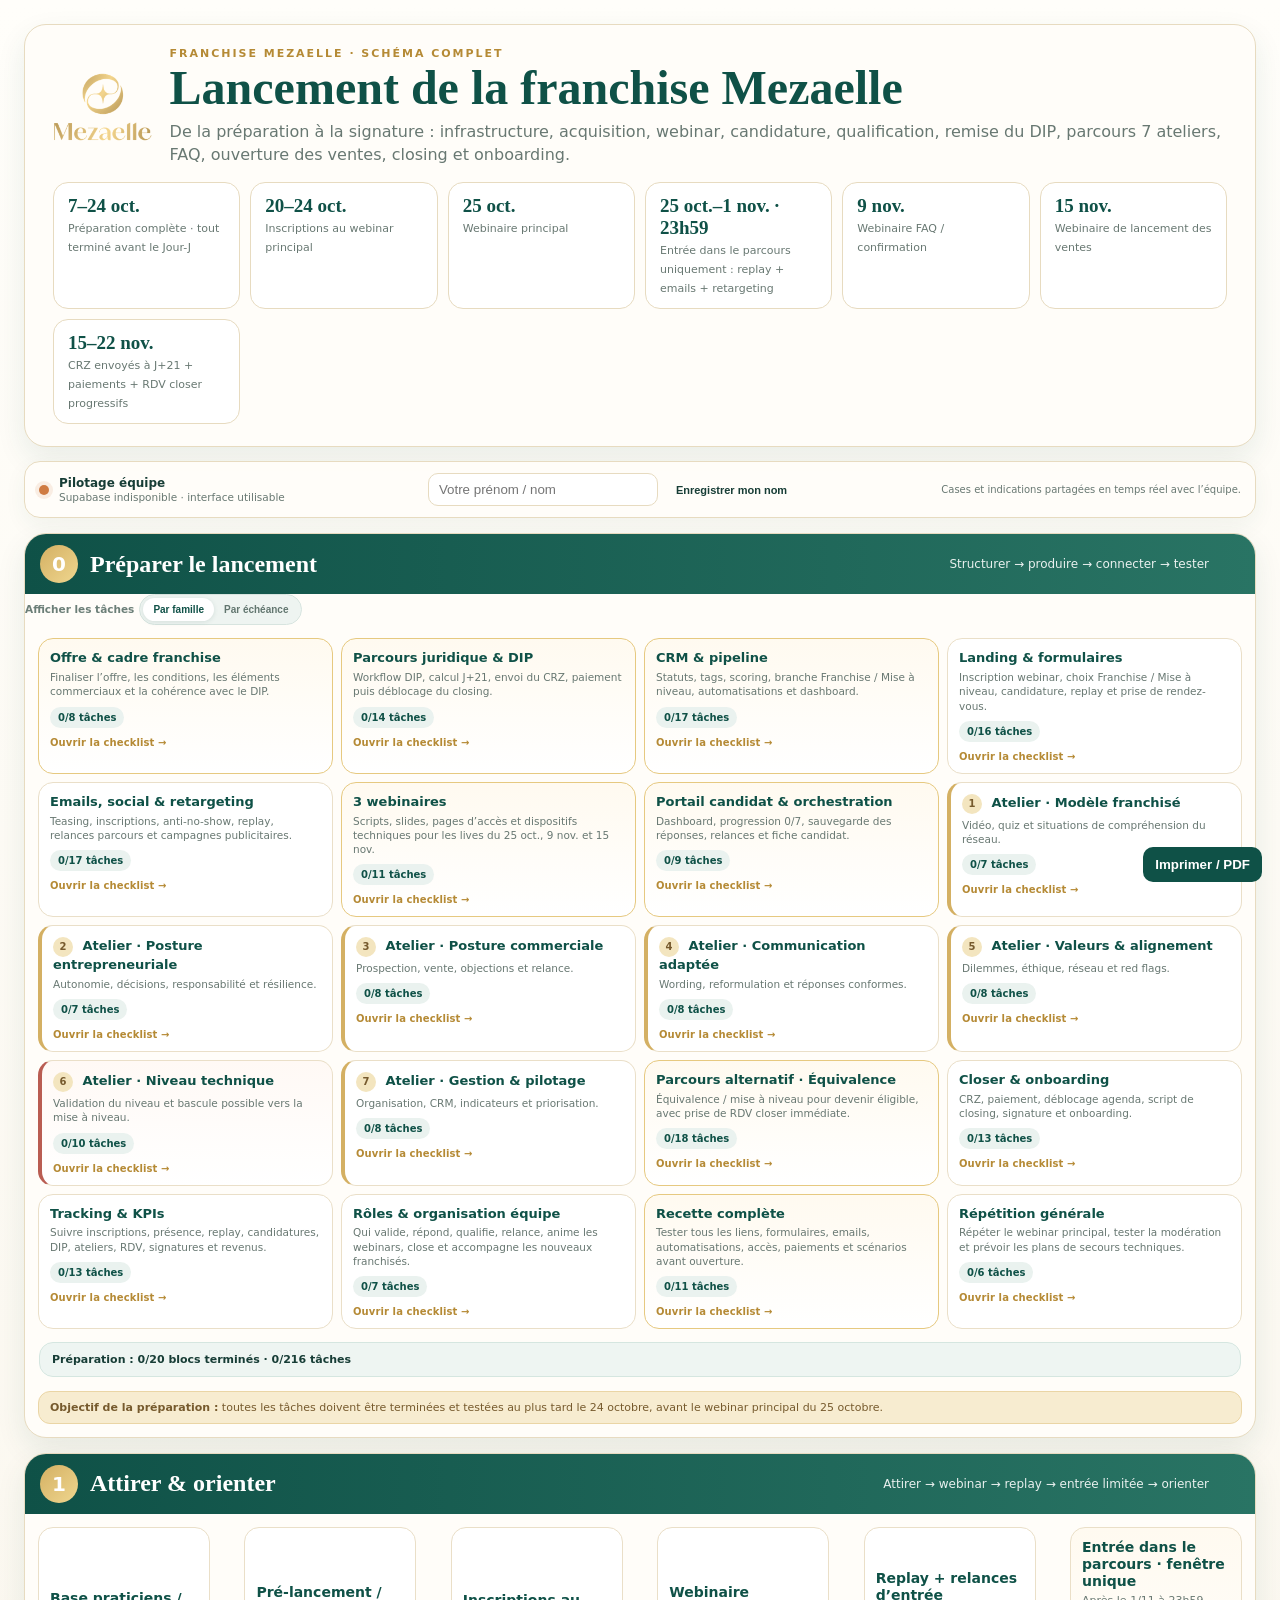
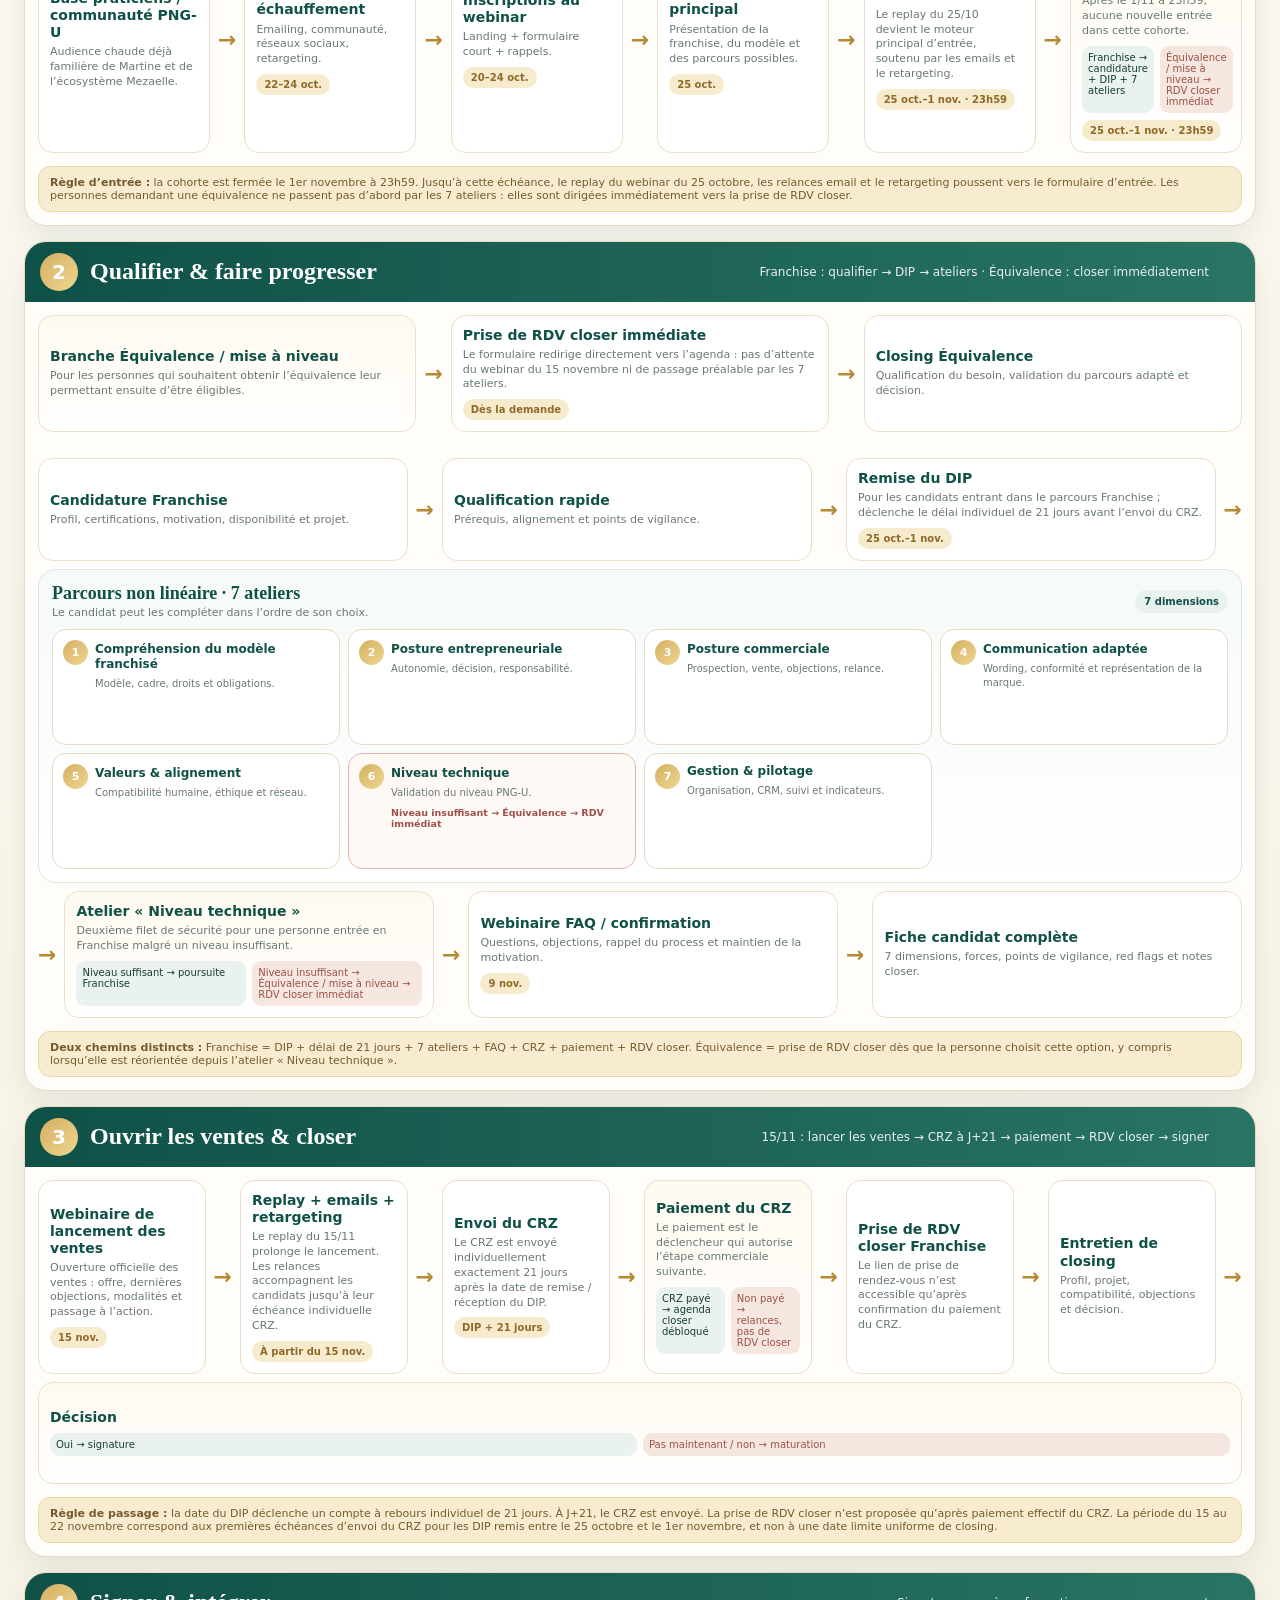
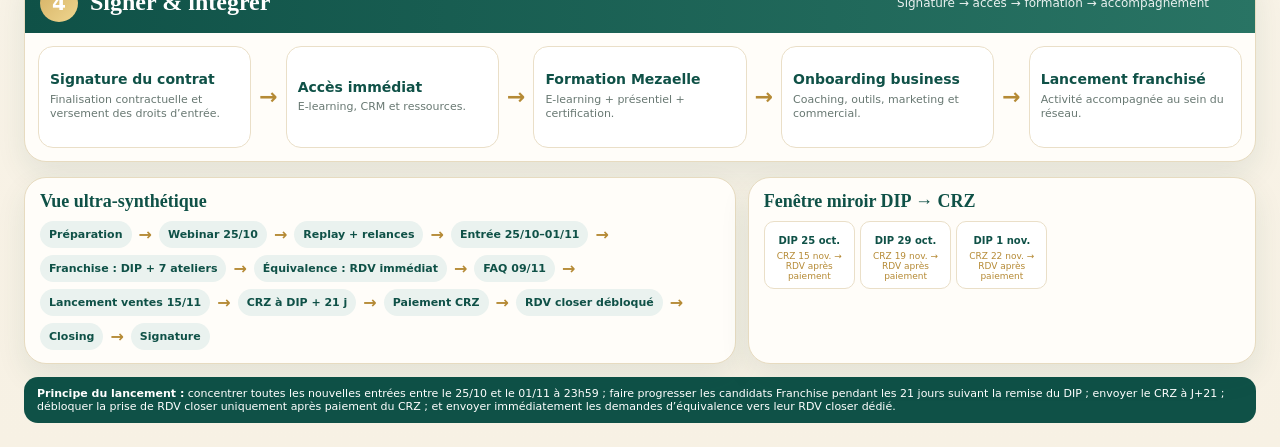
==== commit 07eb1d75: "Fix truncated Mezaelle dashboard deploy" ====
--- a/index.html
+++ b/index.html
@@ -797,7 +797,6 @@
       }).format(new Date(value+'T12:00:00')).replace('.','').toUpperCase();
     } catch(e) { return value; }
   }
-
   function fmtDeadlineHeading(value){
     if(!value) return '';
     try {
@@ -997,4 +996,271 @@
     taskNoteText.value=notes[key] || '';
     taskNoteModal.classList.add('open');
     taskNoteModal.setAttribute('aria-hidden','false');
-    setTimeout(()=>taskNoteText.focus(),50);+    setTimeout(()=>taskNoteText.focus(),50);
+  }
+
+  function closeTaskNote(){
+    taskNoteModal.classList.remove('open');
+    taskNoteModal.setAttribute('aria-hidden','true');
+    activeTaskKey=null;
+    if(modal.classList.contains('open')) document.body.style.overflow='hidden';
+  }
+
+  async function saveTaskNote(){
+    if(!activeTaskKey) return;
+    const key=activeTaskKey;
+    const parsed=parseTaskKey(key);
+    if(!parsed) return;
+
+    const previous=notes[key] || '';
+    const value=taskNoteText.value.trim();
+
+    if(value) notes[key]=value;
+    else delete notes[key];
+
+    persistLocal();
+    const blockId=parsed.blockId;
+    closeTaskNote();
+    if(activeId===blockId) render();
+
+    const now=new Date().toISOString();
+    const cloudRow={
+      task_id:key,
+      checked:!!state[parsed.blockId][parsed.index],
+      updated_by:null,
+      note_text:value || null,
+      note_updated_by_name:person(),
+      note_updated_at:now
+    };
+
+    try{
+      await upsertCloud(cloudRow);
+      meta[key]={...(meta[key]||{}),...cloudRow};
+      setSync('Synchronisé avec l’équipe','live');
+      if(activeId===blockId) render();
+    }catch(error){
+      console.error(error);
+      if(previous) notes[key]=previous; else delete notes[key];
+      persistLocal();
+      if(activeId===blockId) render();
+      setSync('Erreur de synchronisation','warn');
+      alert("Les indications n'ont pas pu être synchronisées.");
+    }
+  }
+
+  function openModal(id){
+    if(!DATA[id] || !modal) return;
+    activeId=id;
+    ensure(id);
+    render();
+    modal.classList.add('open');
+    modal.setAttribute('aria-hidden','false');
+    document.body.style.overflow='hidden';
+    document.getElementById('prepModalClose')?.focus();
+  }
+
+  function closeModal(){
+    modal.classList.remove('open');
+    modal.setAttribute('aria-hidden','true');
+    document.body.style.overflow='';
+    activeId=null;
+  }
+
+  async function loadCloud(showStatus=true){
+    if(showStatus) setSync('Synchronisation…','');
+
+    const rows=await cloudRequest(`${REST_URL}?select=*`,{},5000);
+
+    Object.keys(DATA).forEach(id=>state[id]=DATA[id].tasks.map(()=>false));
+    notes={};
+    meta={};
+    dueOverrides={};
+
+    (rows||[]).forEach(row=>{
+      const parsed=parseTaskKey(row.task_id);
+      if(!parsed) return;
+      ensure(parsed.blockId);
+      state[parsed.blockId][parsed.index]=!!row.checked;
+      if(row.note_text) notes[row.task_id]=row.note_text;
+      if(row.due_date) dueOverrides[row.task_id]=row.due_date;
+      meta[row.task_id]=row;
+    });
+
+    persistLocal();
+    refreshCards();
+    if(activeId) render();
+    if(showStatus) setSync('Synchronisé avec l’équipe','live');
+  }
+
+  function subscribeRealtime(){
+    if(syncTimer) clearInterval(syncTimer);
+    syncTimer=setInterval(()=>{
+      loadCloud(false).catch(error=>{
+        console.warn('Synchronisation différée',error);
+      });
+    },5000);
+  }
+
+  cards.forEach(card=>{
+    card.addEventListener('click',()=>openModal(card.dataset.prepId));
+    card.addEventListener('keydown',e=>{
+      if(e.key==='Enter'||e.key===' '){
+        e.preventDefault();
+        openModal(card.dataset.prepId);
+      }
+    });
+  });
+
+  document.getElementById('prepModalClose')?.addEventListener('click',closeModal);
+  document.getElementById('prepModalDone')?.addEventListener('click',closeModal);
+
+  modal.addEventListener('click',e=>{
+    if(e.target===modal) closeModal();
+  });
+
+  document.getElementById('taskNoteClose')?.addEventListener('click',e=>{
+    e.preventDefault();
+    e.stopPropagation();
+    closeTaskNote();
+  });
+
+  document.getElementById('taskNoteSave')?.addEventListener('click',e=>{
+    e.preventDefault();
+    e.stopPropagation();
+    saveTaskNote();
+  });
+
+  document.getElementById('taskNoteClear')?.addEventListener('click',e=>{
+    e.preventDefault();
+    e.stopPropagation();
+    taskNoteText.value='';
+    saveTaskNote();
+  });
+
+  taskNoteModal.addEventListener('click',e=>{
+    if(e.target===taskNoteModal) closeTaskNote();
+  });
+
+  taskNoteText.addEventListener('keydown',e=>{
+    if((e.metaKey||e.ctrlKey) && e.key==='Enter'){
+      e.preventDefault();
+      saveTaskNote();
+    }
+  });
+
+  document.addEventListener('keydown',e=>{
+    if(e.key!=='Escape') return;
+    if(taskNoteModal.classList.contains('open')){
+      closeTaskNote();
+      return;
+    }
+    if(modal.classList.contains('open')) closeModal();
+  });
+
+  document.getElementById('prepModalReset')?.addEventListener('click',async()=>{
+    if(!activeId) return;
+    if(!confirm('Réinitialiser toutes les coches de cette checklist ?')) return;
+
+    const id=activeId;
+    const old=[...state[id]];
+    state[id]=DATA[id].tasks.map(()=>false);
+    persistLocal();
+    refreshCards();
+    render();
+
+    const name=person();
+    const now=new Date().toISOString();
+    const rows=DATA[id].tasks.map((_,i)=>({
+      task_id:taskKey(id,i),
+      checked:false,
+      updated_by:null,
+      updated_by_name:name,
+      updated_at:now
+    }));
+
+    try{
+      await upsertCloud(rows);
+      setSync('Synchronisé avec l’équipe','live');
+    }catch(error){
+      console.error(error);
+      state[id]=old;
+      persistLocal();
+      refreshCards();
+      render();
+      setSync('Erreur de synchronisation','warn');
+      alert("La réinitialisation n'a pas pu être synchronisée.");
+    }
+  });
+
+  document.getElementById('saveTeamName')?.addEventListener('click',()=>{
+    const value=(teamName.value||'').trim();
+    if(!value) return;
+    storageSet(NAME_KEY,value);
+    setSync(`Nom enregistré : ${value}`,'live');
+    setTimeout(()=>setSync('Synchronisé en direct avec l’équipe','live'),1200);
+  });
+
+
+  viewByFamily?.addEventListener('click',()=>setPrepView('family'));
+  viewByDeadline?.addEventListener('click',()=>setPrepView('deadline'));
+  setPrepView(storageGet(PREP_VIEW_KEY,'family')==='deadline' ? 'deadline' : 'family');
+
+  // Étapes repliables
+  const PHASE_FOLD_KEY = 'mezaelle_phase_folds_v1';
+  let phaseFolds = {};
+  try { phaseFolds = JSON.parse(storageGet(PHASE_FOLD_KEY,'{}')); } catch(e) { phaseFolds = {}; }
+
+  function initPhaseFolds(){
+    document.querySelectorAll('.phase').forEach((phase,index)=>{
+      const head=phase.firstElementChild?.classList?.contains('head') ? phase.firstElementChild : phase.querySelector('.head');
+      if(!head || head.querySelector('.phase-toggle')) return;
+
+      const key=String(index);
+      const chev=document.createElement('span');
+      chev.className='phase-toggle no-print';
+      chev.setAttribute('aria-hidden','true');
+
+      head.setAttribute('role','button');
+      head.setAttribute('tabindex','0');
+
+      const apply=()=>{
+        const collapsed=!!phaseFolds[key];
+        phase.classList.toggle('collapsed',collapsed);
+        head.title=collapsed ? 'Cliquer pour déplier cette étape' : 'Cliquer pour replier cette étape';
+        head.setAttribute('aria-expanded',collapsed ? 'false' : 'true');
+      };
+
+      const toggle=()=>{
+        phaseFolds[key]=!phaseFolds[key];
+        storageSet(PHASE_FOLD_KEY,JSON.stringify(phaseFolds));
+        apply();
+      };
+
+      head.addEventListener('click',toggle);
+      head.addEventListener('keydown',e=>{
+        if(e.key==='Enter' || e.key===' '){
+          e.preventDefault();
+          toggle();
+        }
+      });
+
+      head.appendChild(chev);
+      apply();
+    });
+  }
+
+  initPhaseFolds();
+  Object.keys(DATA).forEach(ensure);
+  refreshCards();
+
+  // Marqueur de diagnostic : si présent, toute l'interface locale est initialisée.
+  window.MEZAELLE_UI_READY = true;
+  document.documentElement.dataset.mezaelleUi = 'ready';
+
+  // La synchronisation Supabase se fait en REST avec timeout court et ne bloque jamais l'UI.
+  initSupabase();
+})();
+</script>
+
+
+</body></html>
